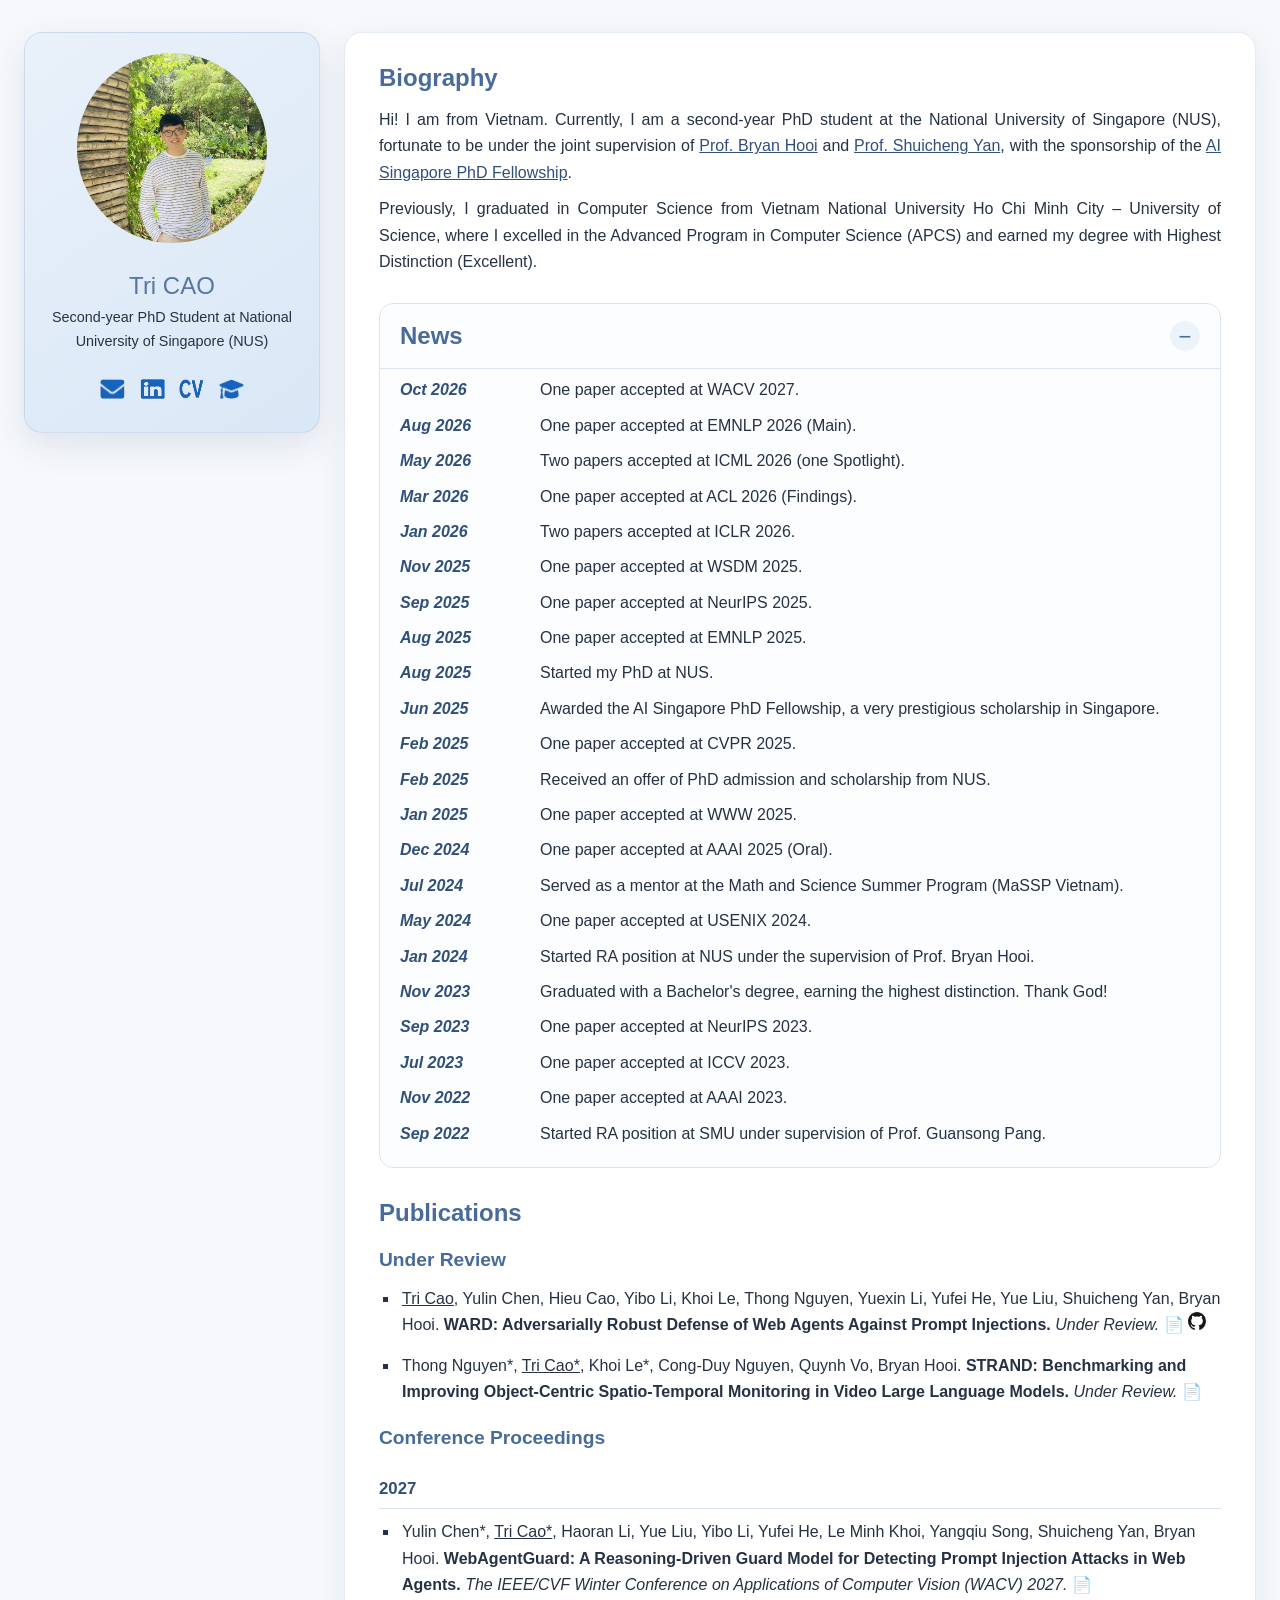
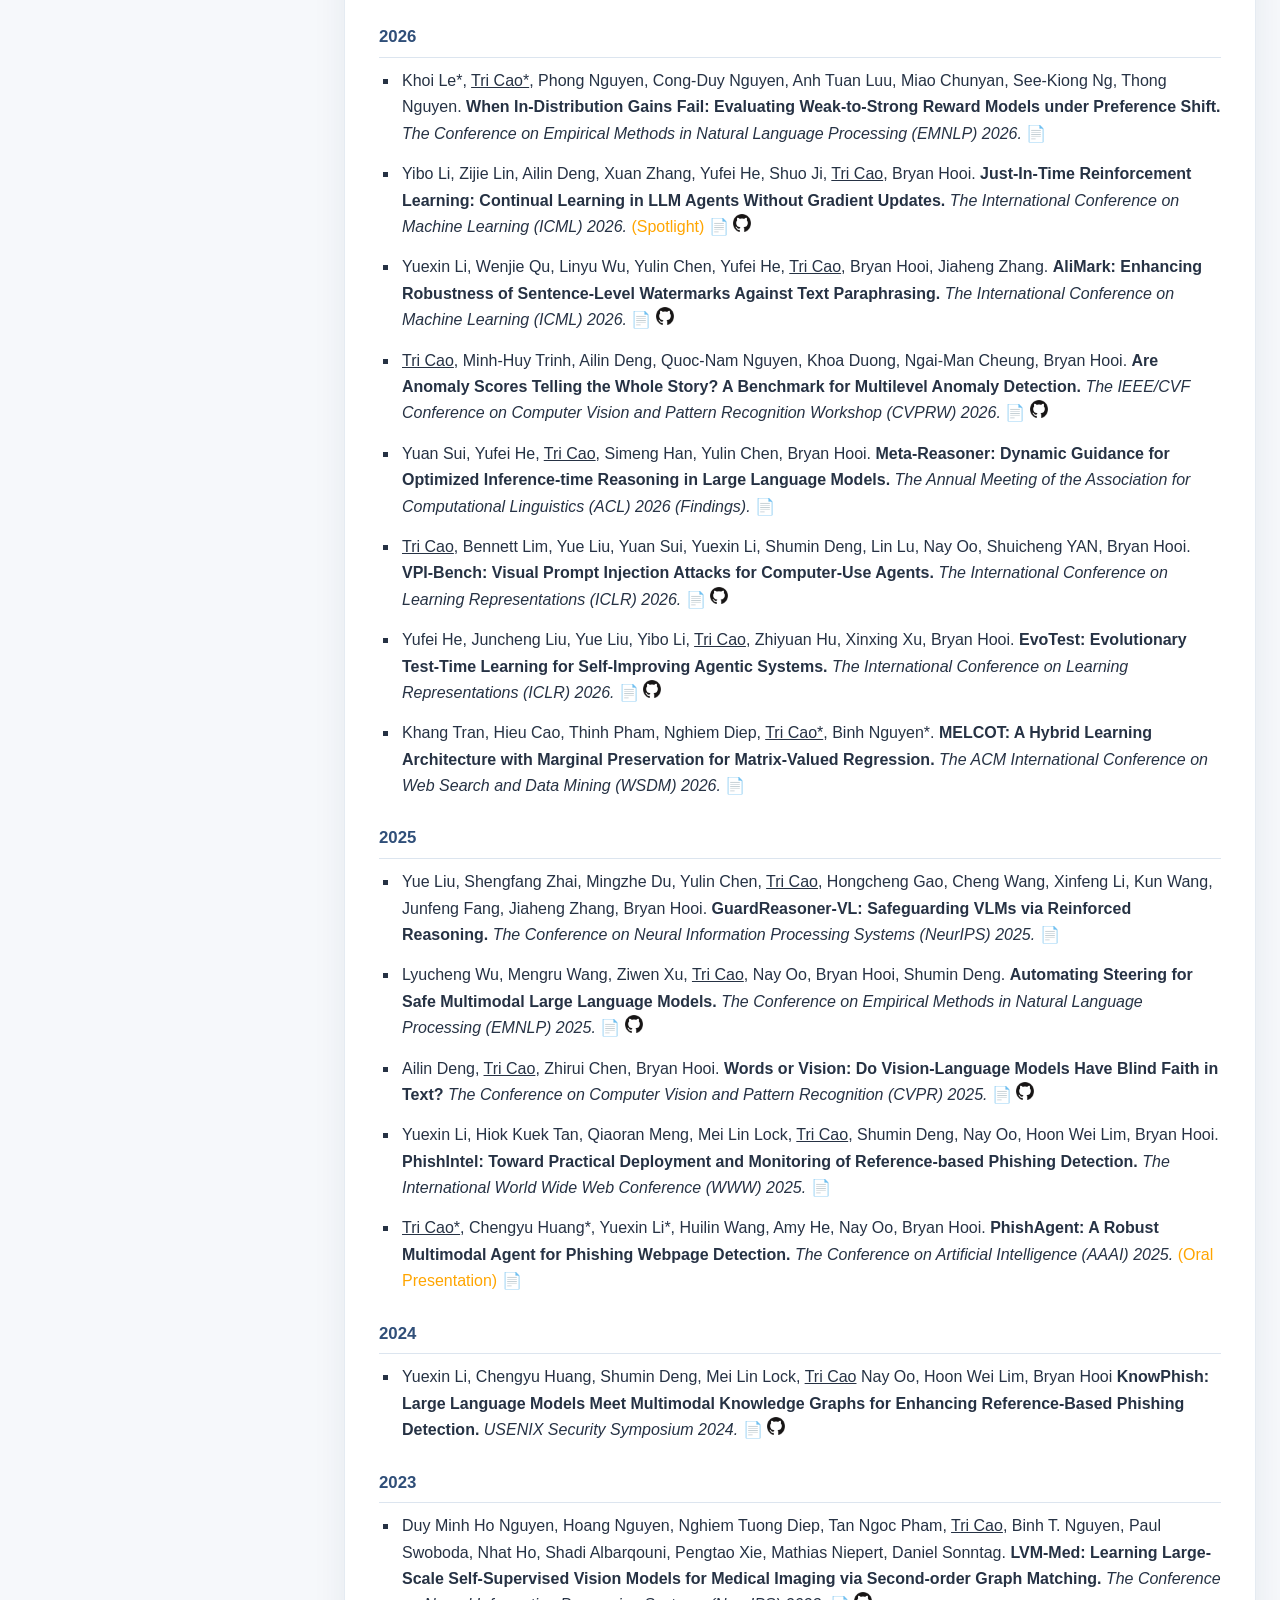
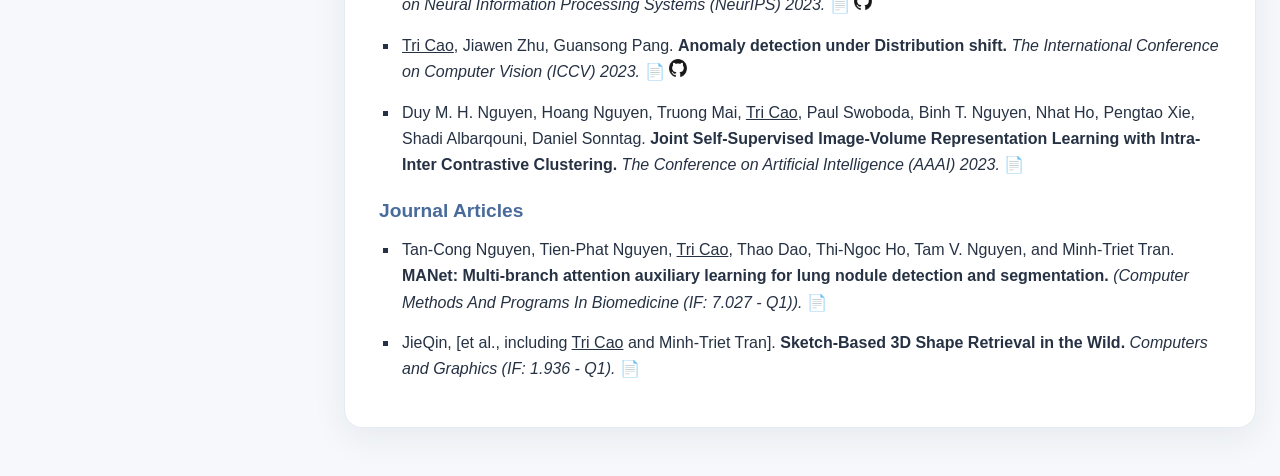
==== index.html @ 4bf1087c "Update index.html" ====
<!DOCTYPE html>
<html lang="en">
<head>
    <meta charset="UTF-8">
    <meta name="viewport" content="width=device-width, initial-scale=1.0">
    <title>Tri Cao</title>
    <link rel="stylesheet" href="style.css">
</head>
<body>
    <div class="profile-section">
        <img src="profile-photo.jpg" alt="Profile Photo" class="profile-photo">
        <div class="text-profile">
            Tri CAO
        </div>
        <div class="text-profile2">
            Second-year PhD Student at National University of Singapore (NUS)
        </div>
        <div class="icons">
            <a href="mailto:tricao2001vn@gmail.com"><img src="email-icon.png" alt="Email"></a>
            <a href="https://www.linkedin.com/in/tri-cao-970b02228/"><img src="linkedin-icon.png" alt="LinkedIn"></a>
            <a href="CV_TriCAO.pdf"><img src="cv-icon.png" alt="CV"></a>
            <a href="https://scholar.google.com/citations?user=yourID"><img src="google-scholar-icon.png" alt="Google Scholar"></a>
            <!-- <a href="https://www.facebook.com/profile.php?id=100005222355805"><img src="facebook-icon.png" alt="Facebook"></a> -->
        </div>
    </div>
    <div class="portfolio-container">
        <div class="details-section">
            <h2>Biography</h2>
            <div class="justified">Hi! I am from Vietnam. Currently, I am a second-year PhD student at the National University of Singapore (NUS), fortunate to be under the joint supervision of <a href="https://scholar.google.com/citations?user=ErEL3bgAAAAJ&hl=en&oi=ao" class="prof">Prof. Bryan Hooi</a> and <a href="https://scholar.google.com/citations?user=DNuiPHwAAAAJ&hl=en&oi=ao" class="prof">Prof. Shuicheng Yan</a>, with the sponsorship of the <a href="https://aisingapore.org/research/phd-fellowship/" class="fellowship">AI Singapore PhD Fellowship</a>.</div>

                <!-- <div class="justified">Currently, I serve as a Research Assistant at the National University of Singapore. </div> -->

                <div class="justified">Previously, I graduated in Computer Science from Vietnam National University Ho Chi Minh City – University of Science, where I excelled in the Advanced Program in Computer Science (APCS) and earned my degree with Highest Distinction (Excellent).</div>

<!--             <h2>Education</h2>
            <div class="education">
                <p class="university"><strong>University of Science-Ho Chi Minh City-Vietnam</strong></p>
                <p class="details">B.SC-Computer Science (Advanced Program), GPA: 3.84/4.0</p>
                <p class="details">Graduation Rating: Excellent </p>
                <p class="details">Thesis: Anomaly Detection under Distribution Shift</p>
            </div> -->
            
            <!-- <p>Nguyen Thien Thanh High School for the Gifted, High School diploma – Specialization: Math</p> -->
            

            <!-- <h2>Experience</h2>
            <p>National University of Singapore - Singapore, Research Assistant, Topic: Time series Anomaly Detection, Phishing Detection.</p>
            <p>German Research Center for Artificial Intelligence - Germany, Research Assistant, Topic: Unsupervised Learning for 2D/3D Medical Image Processing tasks.</p> -->
            <!-- Add more experiences as needed -->

            <!-- <h2>Research Interests</h2>
            <p> Trustworthy AI, AI Agent, Anomaly Detection, Medical Image Analysis.</p> -->

            <!-- <h2>News</h2>
            <em>Jun 2, 2025</em> &nbsp;&nbsp;&nbsp; Awarded the AI Singapore PhD Fellowship, a very prestigious scholarship in Singapore.</p>
            <em>Feb 26, 2025</em> &nbsp;&nbsp;&nbsp; One paper accepted at CVPR 2025.
                <div><em>Feb 26, 2025</em></div> <div>One paper accepted at CVPR 2025.</div>
    <div><em>Jan 20, 2025</em></div> <div>One paper accepted at WWW 2025.</div>
    <div><em>Dec 9, 2024</em></div> <div>One paper accepted at AAAI 2025 (Oral).</div>
    <div><em>Sep 21, 2023</em></div> <div>One paper accepted at NeurIPS 2023.</div>
    <div><em>Jul 13, 2023</em></div> <div>One paper accepted at ICCV 2023.</div>
    <div><em>Nov 18, 2022</em></div> <div>One paper accepted at AAAI 2023.</div> -->
            <!-- <section> -->
            <details class="news-section" open>
                <summary>
                    <span>News</span>
                    <span class="news-toggle" aria-hidden="true"></span>
                </summary>
                <div class="news-list">
                    <div><em>Oct 2026</em></div> <div>One paper accepted at WACV 2027.</div>
                    <div><em>Aug 2026</em></div> <div>One paper accepted at EMNLP 2026 (Main).</div>
                    <div><em>May 2026</em></div> <div>Two papers accepted at ICML 2026 (one Spotlight).</div>
                    <div><em>Mar 2026</em></div> <div>One paper accepted at ACL 2026 (Findings).</div>
                    <div><em>Jan 2026</em></div> <div>Two papers accepted at ICLR 2026.</div>
                    <div><em>Nov 2025</em></div> <div>One paper accepted at WSDM 2025.</div>
                    <div><em>Sep 2025</em></div> <div>One paper accepted at NeurIPS 2025.</div>
                    <div><em>Aug 2025</em></div> <div>One paper accepted at EMNLP 2025.</div>
                    <div><em>Aug 2025</em></div> <div>Started my PhD at NUS.</div>
                    <div><em>Jun 2025</em></div> <div>Awarded the AI Singapore PhD Fellowship, a very prestigious scholarship in Singapore.</div>
                    <div><em>Feb 2025</em></div> <div>One paper accepted at CVPR 2025.</div>
                    <div><em>Feb 2025</em></div> <div>Received an offer of PhD admission and scholarship from NUS.</div>
                    <div><em>Jan 2025</em></div> <div>One paper accepted at WWW 2025.</div>
                    <div><em>Dec 2024</em></div> <div>One paper accepted at AAAI 2025 (Oral).</div>
                    <div><em>Jul 2024</em></div> <div>Served as a mentor at the Math and Science Summer Program (MaSSP Vietnam).</div>
                    <div><em>May 2024</em></div> <div>One paper accepted at USENIX 2024.</div>
                    <div><em>Jan 2024</em></div> <div>Started RA position at NUS under the supervision of Prof. Bryan Hooi.</div>
                    <div><em>Nov 2023</em></div> <div>Graduated with a Bachelor's degree, earning the highest distinction. Thank God!</div>
                    <div><em>Sep 2023</em></div> <div>One paper accepted at NeurIPS 2023.</div>
                    <div><em>Jul 2023</em></div> <div>One paper accepted at ICCV 2023.</div>
                    <div><em>Nov 2022</em></div> <div>One paper accepted at AAAI 2023.</div>
                    <div><em>Sep 2022</em></div> <div>Started RA position at SMU under supervision of Prof. Guansong Pang.</div>
                </div>
            </details>
            <!-- </section> -->
            <h2>Publications</h2>
                <div class="publications-section">
                    <h2>Under Review</h2>
                    <ul>
                        <li class="publication">
                            <span class="authors"><span class="underline">Tri Cao</span>, Yulin Chen, Hieu Cao, Yibo Li, Khoi Le, Thong Nguyen, Yuexin Li, Yufei He, Yue Liu, Shuicheng Yan, Bryan Hooi.</span>
                            <strong class="publication-title"> WARD: Adversarially Robust Defense of Web Agents Against Prompt Injections. </strong>
                            <span class="publication-details"> Under Review.</span>
                            <a href="https://arxiv.org/abs/2605.15030" target="_blank" style="text-decoration: none;">📄</a>
                            <a href="https://github.com/caothientri2001vn/WARD-WebAgent" target="_blank" title="GitHub">
                            <img src="github.png" 
                                alt="GitHub" width="18" style="vertical-align: top;">
                            </a>
                        </li>
                    </ul>
                    <ul>
                        <li class="publication">
                            <span class="authors">Thong Nguyen*, <span class="underline">Tri Cao*</span>, Khoi Le*, Cong-Duy Nguyen, Quynh Vo, Bryan Hooi.</span>
                            <strong class="publication-title"> STRAND: Benchmarking and Improving Object-Centric Spatio-Temporal Monitoring in Video Large Language Models. </strong>
                            <span class="publication-details"> Under Review.</span>
                            <a href="https://arxiv.org/abs/2609.29607" target="_blank" style="text-decoration: none;">📄</a>
                            <!-- <a href="https://github.com/caothientri2001vn/WARD-WebAgent" target="_blank" title="GitHub"> -->
                            <!-- <img src="github.png" 
                                alt="GitHub" width="18" style="vertical-align: top;"> -->
                            </a>
                        </li>
                    </ul>

                    <h2>Conference Proceedings</h2>
                    <h3 class="publication-year">2027</h3>
                    <ul>
                        <li class="publication">
                            <span class="authors">Yulin Chen*, <span class="underline">Tri Cao*</span>, Haoran Li, Yue Liu, Yibo Li, Yufei He, Le Minh Khoi, Yangqiu Song, Shuicheng Yan, Bryan Hooi.</span>
                            <strong class="publication-title"> WebAgentGuard: A Reasoning-Driven Guard Model for Detecting Prompt Injection Attacks in Web Agents. </strong>
                            <span class="publication-details"> The IEEE/CVF Winter Conference on Applications of Computer Vision (WACV) 2027.</span>
                            <a href="https://arxiv.org/abs/2604.12284" target="_blank" style="text-decoration: none;">📄</a>
                            <!-- <a href="https://github.com/liushiliushi/JitRL" target="_blank" title="GitHub"> -->
                            <!-- <img src="github.png" 
                                alt="GitHub" width="18" style="vertical-align: top;"> -->
                            </a>
                        </li>
                    </ul>
                    <h3 class="publication-year">2026</h3>
                    <ul>
                        <li class="publication">
                            <span class="authors">Khoi Le*, <span class="underline">Tri Cao*</span>, Phong Nguyen, Cong-Duy Nguyen, Anh Tuan Luu, Miao Chunyan, See-Kiong Ng, Thong Nguyen.</span>
                            <strong class="publication-title"> When In-Distribution Gains Fail: Evaluating Weak-to-Strong Reward Models under Preference Shift. </strong>
                            <span class="publication-details"> The Conference on Empirical Methods in Natural Language Processing (EMNLP) 2026.</span>
                            <a href="https://arxiv.org/abs/2605.25629v2" target="_blank" style="text-decoration: none;">📄</a>
                            <!-- <a href="https://github.com/liushiliushi/JitRL" target="_blank" title="GitHub"> -->
                            <!-- <img src="github.png" 
                                alt="GitHub" width="18" style="vertical-align: top;"> -->
                            </a>
                        </li>
                    </ul>
                    <ul>
                        <li class="publication">
                            <span class="authors">Yibo Li, Zijie Lin, Ailin Deng, Xuan Zhang, Yufei He, Shuo Ji, <span class="underline">Tri Cao</span>, Bryan Hooi.</span>
                            <strong class="publication-title"> Just-In-Time Reinforcement Learning: Continual Learning in LLM Agents Without Gradient Updates. </strong>
                            <span class="publication-details"> The International Conference on Machine Learning (ICML) 2026.</span> <span class="oral">(Spotlight)</span>
                            <a href="https://arxiv.org/abs/2601.18510" target="_blank" style="text-decoration: none;">📄</a>
                            <a href="https://github.com/liushiliushi/JitRL" target="_blank" title="GitHub">
                            <img src="github.png" 
                                alt="GitHub" width="18" style="vertical-align: top;">
                            </a>
                        </li>
                    </ul>
                    <ul>
                        <li class="publication">
                            <span class="authors">Yuexin Li, Wenjie Qu, Linyu Wu, Yulin Chen, Yufei He, <span class="underline">Tri Cao</span>, Bryan Hooi, Jiaheng Zhang.</span>
                            <strong class="publication-title"> AliMark: Enhancing Robustness of Sentence-Level Watermarks Against Text Paraphrasing. </strong>
                            <span class="publication-details"> The International Conference on Machine Learning (ICML) 2026.</span> 
                            <a href="https://arxiv.org/abs/2605.29434" target="_blank" style="text-decoration: none;">📄</a>
                            <a href="https://github.com/imethanlee/AliMark" target="_blank" title="GitHub">
                            <img src="github.png" 
                                alt="GitHub" width="18" style="vertical-align: top;">
                            </a>
                        </li>
                    </ul>
                    <ul>
                        <li class="publication">
                            <span class="authors"><span class="underline">Tri Cao</span>, Minh-Huy Trinh, Ailin Deng, Quoc-Nam Nguyen, Khoa Duong, Ngai-Man Cheung, Bryan Hooi.</span>
                            <strong class="publication-title"> Are Anomaly Scores Telling the Whole Story? A Benchmark for Multilevel Anomaly Detection. </strong>
                            <span class="publication-details"> The IEEE/CVF Conference on Computer Vision and Pattern Recognition Workshop (CVPRW) 2026.</span>
                            <a href="https://arxiv.org/abs/2411.14515" target="_blank" style="text-decoration: none;">📄</a>
                            <a href="https://github.com/caothientri2001vn/MultilevelAD" target="_blank" title="GitHub">
                            <img src="github.png" 
                                alt="GitHub" width="18" style="vertical-align: top;">
                            </a>
                        </li>
                    </ul>
                    <ul>
                        <li class="publication">
                            <span class="authors"> Yuan Sui, Yufei He, <span class="underline">Tri Cao</span>, Simeng Han, Yulin Chen, Bryan Hooi.</span>
                            <strong class="publication-title"> Meta-Reasoner: Dynamic Guidance for Optimized Inference-time Reasoning in Large Language Models. </strong>
                            <span class="publication-details"> The Annual Meeting of the Association for Computational Linguistics (ACL) 2026 (Findings).</span>
                            <a href="https://arxiv.org/pdf/2502.19918?" target="_blank" style="text-decoration: none;">📄</a>

                        </li>
                    </ul>
                    <ul>
                        <li class="publication">
                            <span class="authors"><span class="underline">Tri Cao</span>, Bennett Lim, Yue Liu, Yuan Sui, Yuexin Li, Shumin Deng, Lin Lu, Nay Oo, Shuicheng YAN, Bryan Hooi.</span>
                            <strong class="publication-title"> VPI-Bench: Visual Prompt Injection Attacks for Computer-Use Agents. </strong>
                            <span class="publication-details"> The International Conference on Learning Representations (ICLR) 2026.</span>
                            <a href="https://arxiv.org/abs/2506.02456" target="_blank" style="text-decoration: none;">📄</a>
                            <a href="https://github.com/cua-framework/agents" target="_blank" title="GitHub">
                            <img src="github.png" 
                                alt="GitHub" width="18" style="vertical-align: top;">
                            </a>
                            
                        </li>
                    </ul>
                    <ul>
                        <li class="publication">
                            <span class="authors">Yufei He, Juncheng Liu, Yue Liu, Yibo Li, <span class="underline">Tri Cao</span>, Zhiyuan Hu, Xinxing Xu, Bryan Hooi.</span>
                            <strong class="publication-title"> EvoTest: Evolutionary Test-Time Learning for Self-Improving Agentic Systems. </strong>
                            <span class="publication-details"> The International Conference on Learning Representations (ICLR) 2026.</span>
                            <a href="https://arxiv.org/abs/2510.13220" target="_blank" style="text-decoration: none;">📄</a>
                            <a href="https://github.com/yf-he/EvoTest" target="_blank" title="GitHub">
                            <img src="github.png" 
                                alt="GitHub" width="18" style="vertical-align: top;">
                            </a>
                            
                        </li>
                    </ul>
                    <ul>
                        <li class="publication">
                            <span class="authors"> Khang Tran, Hieu Cao, Thinh Pham, Nghiem Diep, <span class="underline">Tri Cao*</span>, Binh Nguyen*. </span>
                            <strong class="publication-title"> MELCOT: A Hybrid Learning Architecture with Marginal Preservation for Matrix-Valued Regression. </strong>
                            <span class="publication-details"> The ACM International Conference on Web Search and Data Mining (WSDM) 2026.</span>
                            <a href="https://arxiv.org/pdf/2509.23315" target="_blank" style="text-decoration: none;">📄</a>
                        </li>
                    </ul>
                    <h3 class="publication-year">2025</h3>
                    <ul>
                        <li class="publication">
                            <span class="authors"> Yue Liu, Shengfang Zhai, Mingzhe Du, Yulin Chen, <span class="underline">Tri Cao</span>, Hongcheng Gao, Cheng Wang, Xinfeng Li, Kun Wang, Junfeng Fang, Jiaheng Zhang, Bryan Hooi.</span>
                            <strong class="publication-title"> GuardReasoner-VL: Safeguarding VLMs via Reinforced Reasoning. </strong>
                            <span class="publication-details"> The Conference on Neural Information Processing Systems (NeurIPS) 2025.</span>
                            <a href="https://arxiv.org/abs/2505.11049" target="_blank" style="text-decoration: none;">📄</a>
                        </li>
                    </ul>
                    <ul>
                        <li class="publication">
                            <span class="authors"> Lyucheng Wu, Mengru Wang, Ziwen Xu, <span class="underline">Tri Cao</span>, Nay Oo, Bryan Hooi, Shumin Deng.</span>
                            <strong class="publication-title"> Automating Steering for Safe Multimodal Large Language Models. </strong>
                            <span class="publication-details"> The Conference on Empirical Methods in Natural Language Processing (EMNLP) 2025.</span> 
                            <a href="https://arxiv.org/abs/2507.13255" target="_blank" style="text-decoration: none;">📄</a>
                            <a href="https://github.com/zjunlp/AutoSteer" target="_blank" title="GitHub">
                            <img src="github.png" 
                                alt="GitHub" width="18" style="vertical-align: top;">
                            </a>
                        </li>
                    </ul>
                    <ul>
                        <li class="publication">
                            <span class="authors"> Ailin Deng, <span class="underline">Tri Cao</span>, Zhirui Chen, Bryan Hooi.</span>
                            <strong class="publication-title"> Words or Vision: Do Vision-Language Models Have Blind Faith in Text? </strong>
                            <span class="publication-details"> The Conference on Computer Vision and Pattern Recognition (CVPR) 2025.</span>
                            <a href="https://openaccess.thecvf.com/content/CVPR2025/papers/Deng_Words_or_Vision_Do_Vision-Language_Models_Have_Blind_Faith_in_CVPR_2025_paper.pdf" target="_blank" style="text-decoration: none;">📄</a>
                            <a href="https://github.com/d-ailin/blind-faith-in-text" target="_blank" title="GitHub">
                            <img src="github.png" 
                                alt="GitHub" width="18" style="vertical-align: top;">
                            </a>
                        </li>
                    </ul>
                    <ul>
                        <li class="publication">
                            <span class="authors"> Yuexin Li, Hiok Kuek Tan, Qiaoran Meng, Mei Lin Lock, <span class="underline">Tri Cao</span>, Shumin Deng, Nay Oo, Hoon Wei Lim, Bryan Hooi.</span>
                            <strong class="publication-title"> PhishIntel: Toward Practical Deployment and Monitoring of Reference-based Phishing Detection. </strong>
                            <span class="publication-details"> The International World Wide Web Conference (WWW) 2025. </span>
                            <a href="https://arxiv.org/abs/2412.09057" target="_blank" style="text-decoration: none;">📄</a>
                        </li>
                    </ul>
                    <ul>
                        <li class="publication">
                            <span class="authors"><span class="underline">Tri Cao*</span>, Chengyu Huang*, Yuexin Li*, Huilin Wang, Amy He, Nay Oo, Bryan Hooi.</span>
                            <strong class="publication-title"> PhishAgent: A Robust Multimodal Agent for Phishing Webpage Detection.</strong>
                            <span class="publication-details"> The Conference on Artificial Intelligence (AAAI) 2025.</span> <span class="oral">(Oral Presentation)</span>
                            <a href="https://arxiv.org/pdf/2408.10738" target="_blank" style="text-decoration: none;">📄</a>
                        </li>
                    </ul>
                    <h3 class="publication-year">2024</h3>
                    <ul>
                        <li class="publication">
                            <span class="authors">Yuexin Li, Chengyu Huang, Shumin Deng, Mei Lin Lock, <span class="underline">Tri Cao</span>
                                 Nay Oo, Hoon Wei Lim, Bryan Hooi</span>
                            <strong class="publication-title"> KnowPhish: Large Language Models Meet Multimodal Knowledge Graphs for Enhancing Reference-Based Phishing Detection. </strong>
                            <span class="publication-details"> USENIX Security Symposium 2024.</span>
                            <a href="https://arxiv.org/pdf/2403.02253" target="_blank" style="text-decoration: none;">📄</a>
                            <a href="https://github.com/imethanlee/KnowPhish" target="_blank" title="GitHub">
                            <img src="github.png" 
                                alt="GitHub" width="18" style="vertical-align: top;">
                            </a>
                        </li>
                    </ul>
                    <h3 class="publication-year">2023</h3>
                    <ul>
                        <li class="publication">
                            <span class="authors">Duy Minh Ho Nguyen, Hoang Nguyen, Nghiem Tuong Diep, Tan Ngoc Pham,  <span class="underline">Tri Cao</span>, Binh T.
                                Nguyen, Paul Swoboda, Nhat Ho, Shadi Albarqouni, Pengtao Xie, Mathias Niepert, Daniel Sonntag. </span>
                            <strong class="publication-title">LVM-Med: Learning Large-Scale Self-Supervised Vision Models for Medical Imaging via Second-order Graph Matching. </strong>
                            <span class="publication-details">The Conference on Neural Information Processing Systems (NeurIPS) 2023.</span>
                            <a href="https://openreview.net/pdf?id=xE7oH5iVGK" target="_blank" style="text-decoration: none;">📄</a>
                                <a href="https://github.com/duyhominhnguyen/LVM-Med" target="_blank" title="GitHub">
                            <img src="github.png" 
                                alt="GitHub" width="18" style="vertical-align: top;">
                            </a>
                        </li>
                        <li class="publication">
                            <span class="authors"><span class="underline">Tri Cao</span>, Jiawen Zhu, Guansong Pang.</span>
                            <strong class="publication-title">Anomaly detection under Distribution shift.</strong>
                            <span class="publication-details">The International Conference on Computer Vision (ICCV) 2023.</span>
                            <a href="https://openaccess.thecvf.com/content/ICCV2023/papers/Cao_Anomaly_Detection_Under_Distribution_Shift_ICCV_2023_paper.pdf" target="_blank" style="text-decoration: none;">📄</a>
                            <a href="https://github.com/mala-lab/ADShift" target="_blank" title="GitHub">
                            <img src="github.png" 
                                alt="GitHub" width="18" style="vertical-align: top;">
                            </a>
                        </li>
                        <li class="publication">
                            <span class="authors">Duy M. H. Nguyen, Hoang Nguyen, Truong Mai, <span class="underline">Tri Cao</span>, Paul Swoboda, Binh T. Nguyen, Nhat Ho,
                            Pengtao Xie, Shadi Albarqouni, Daniel Sonntag.</span>
                            <strong class="publication-title">Joint Self-Supervised Image-Volume
                                Representation Learning with Intra-Inter Contrastive Clustering.</strong>
                            <span class="publication-details"> The Conference on Artificial Intelligence (AAAI) 2023.</span>
                            <a href="https://ojs.aaai.org/index.php/AAAI/article/view/26687" target="_blank" style="text-decoration: none;">📄</a>
                            <!-- <a href="https://github.com/your-repo" target="_blank" title="GitHub">
                            <img src="github.png" 
                                alt="GitHub" width="18" style="vertical-align: top;">
                            </a> -->
                        </li>
<!--                         <li class="publication">
                            <span class="authors"><span class="underline">Tri Cao</span>, Tuan Ngoc Vu, Huyen Thao Le, Vu Nguyen.</span>
                            <strong class="publication-title">Ensemble approach for UI test case
                                prioritization and selection.</strong>
                            <span class="publication-details">The 34th International Conference on Software Engineering &
                                Knowledge Engineering (Rank B - Core rankings).</span>
                            <a href="https://ksiresearch.org/seke/seke22paper/paper148.pdf" target="_blank" style="text-decoration: none;">📄</a>
                        </li>
                        <li class="publication">
                            <span class="authors"><span class="underline">Tri Thien Cao</span>, Khoa Van Duong.</span>
                            <strong class="publication-title">TypicalVietnameseFoodNet: A VietnamseseFood Image Dataset
                                For Vietnamese Food.</strong>
                            <span class="publication-details">. The 21st International Conference on Control, Automation and Systems,
                                Korea (Rank B4 - Qualis ranking).</span>
                            <a href="https://ieeexplore.ieee.org/abstract/document/9649805" target="_blank" style="text-decoration: none;">📄</a>
                        </li>
                        <li class="publication">
                            <span class="authors">Anh Linh Dang, Tuyen Quang Nguyen, <span class="underline">Tri Thien Cao</span>, Vinh Quang Dinh, Vinh Dinh Nguyen.</span>
                            <strong class="publication-title">Tetra Pattern and Its Benefits to Improve the Performance of Car and Pedestrian Detection
                                Under Hostile Conditions.</strong>
                            <span class="publication-details">The 21st International Conference on Control, Automation and Systems,
                                Korea. (Rank B4 - Qualis ranking). </span>
                            <a href="https://ieeexplore.ieee.org/abstract/document/9649941" target="_blank" style="text-decoration: none;">📄</a>
                        </li> -->
                        
                    </ul>
                
                    <h2>Journal Articles</h2>
                    <ul>
                        <li class="publication">
                            <span class="authors">Tan-Cong Nguyen, Tien-Phat Nguyen, <span class="underline">Tri Cao</span>, Thao Dao, Thi-Ngoc Ho, Tam V. Nguyen, and Minh-Triet Tran.</span>
                            <strong class="publication-title">MANet: Multi-branch attention auxiliary learning for lung nodule detection and segmentation.</strong>
                            <span class="publication-details">(Computer Methods And Programs In Biomedicine (IF: 7.027 - Q1)).</span>
                            <a href="https://www.sciencedirect.com/science/article/abs/pii/S0169260723004145" target="_blank" style="text-decoration: none;">📄</a>
                        </li>
                        <li class="publication">
                            <span class="authors">JieQin, [et al., including <span class="underline">Tri Cao</span> and Minh-Triet Tran]. </span>
                            <strong class="publication-title">Sketch-Based 3D Shape Retrieval in the Wild.</strong>
                            <span class="publication-details">Computers and Graphics (IF: 1.936 - Q1).</span>
                            <a href="https://www.sciencedirect.com/science/article/abs/pii/S0097849322001261" target="_blank" style="text-decoration: none;">📄</a>
                        </li>
                    </ul>

<!--                     <h2>Workshop</h2>
                    <ul>
                        <li class="publication">
                            <span class="authors"><span class="underline">Thien Tri Cao</span>, Nhat Khang Ngo, Thanh Danh Le, Tuan Luc Huynh, Ngoc Thien Nguyen, Hai Dang
                                Nguyen, Minh Triet Tran.</span>
                            <strong class="publication-title">HCMUS at MediaEval 2021: Fine-tuning CLIP for Automatic News-Images Re-Matching.</strong>
                            <span class="publication-details">MediaEval 2021 Multimedia Benchmark Workshop.</span>
                            <a href="https://ceur-ws.org/Vol-3181/paper48.pdf" target="_blank" style="text-decoration: none;">📄</a>
                        </li>
                        <li class="publication">
                            <span class="authors">Tuan Luc Huynh, Nhat-Khang Ngo, Phu-Van Nguyen, <span class="underline">Thien Tri Cao</span>, Thanh-Danh Le, Hai-Dang
                                Nguyen, Minh-Triet Tran. </span>
                            <strong class="publication-title">HCMUS at MediaEval2021: Content-Based Misinformation Detection
                                Using ContextualizedWord Embedding from BERT.</strong>
                            <span class="publication-details">MediaEval 2021 Multimedia Benchmark
                                Workshop. </span>
                            <a href="https://ceur-ws.org/Vol-3181/paper76.pdf" target="_blank" style="text-decoration: none;">📄</a>
                        </li>
                    </ul>
                </div> -->

                
                
            </div>
        </div>
    </div>
</body>
</html>
---- style.css ----
* {
    box-sizing: border-box;
}

:root {
    --accent: #486b9b;
    --accent-dark: #304f79;
    --accent-soft: #edf3fa;
    --text: #263244;
    --muted: #667085;
    --border: #dce5ef;
}

html {
    scroll-behavior: smooth;
}

body {
    font-family: 'Segoe UI', Tahoma, Geneva, Verdana, sans-serif;
    margin: 0;
    padding: 0;
    background: #f6f8fb;
    color: var(--text);
    line-height: 1.65;
}

.portfolio-container {
    max-width: 1360px;
    margin: 0 auto;
    padding: 32px 24px 48px 344px;
}

.profile-section {
    position: fixed;
    top: 32px;
    left: max(24px, calc((100vw - 1360px) / 2));
    width: 296px;
    text-align: center;
    padding: 20px;
    background: linear-gradient(145deg, #e9f1fa, #d9e7f6);
    border: 1px solid rgba(72, 107, 155, 0.14);
    border-radius: 18px;
    box-shadow: 0 12px 35px rgba(48, 79, 121, 0.12);
    height: auto;
}

.profile-photo {
    width: 190px;
    height: 190px;
    object-fit: cover;
    border-radius: 50%;
    margin-bottom: 15px;
}

.icons a {
    display: inline-block;
    margin: 5px;
    transition: transform 0.2s ease, opacity 0.2s ease;
}

.icons a:hover {
    transform: translateY(-2px);
    opacity: 0.75;
}

.icons img {
    width: 25px;
    height: 20px;
}

.details-section {
    width: 100%;
    background-color: white;
    border: 1px solid #e5ebf2;
    border-radius: 18px;
    box-shadow: 0 10px 35px rgba(31, 48, 71, 0.07);
    padding: 30px 34px;
}

.details-section h2 {
    color: var(--accent);
    margin: 28px 0 14px;
    line-height: 1.25;
}

.details-section > h2:first-child {
    margin-top: 0;
}

a {
    color: var(--accent-dark);
}

.details-section p, .details-section ul {
    margin: 0;
    padding: 0;
}

.details-section ul {
    list-style-type: square;
    margin-left: 20px;
}

.text-profile {
    font-size: 1.5em;
    color: #5776a2;
}

.text-profile2 {
    font-size: 0.9em;
    margin-bottom: 20px;
}

.education {
    margin-left: 1em;
}

.university {
    font-weight: bold;
    margin-left: -1em;
}

.details {
    text-indent: 2em;
}

.publications-section h2 {
    font-weight: bold;
    font-size: 1.2em;
    margin-top: 20px;
}

ul {
    list-style-type: none;
    padding-left: 0;
}

.publication {
    margin-bottom: 14px;
    padding-left: 3px;
}

.publication .authors {
    font-weight: normal;
}

.publication .authors .underline {
    text-decoration: underline;
}

.publication .publication-title {
    font-weight: bold;
}

.publication .publication-details {
    font-style: italic;
}

.link {
    color: blue;
    text-decoration: none;
    margin-left: 0.5em;
}

.oral {
    color: orange;
    text-decoration: none;
    /* margin-left: 0.5em; */
}

.justified {
    text-align: justify;
    margin-bottom: 10px;
    margin-left: 0;
}

.news-section {
    margin: 28px 0 30px;
    border: 1px solid var(--border);
    border-radius: 14px;
    background: #fbfdff;
    overflow: hidden;
}

.news-section summary {
    display: flex;
    align-items: center;
    justify-content: space-between;
    padding: 17px 20px;
    color: var(--accent);
    font-size: 1.5em;
    font-weight: 700;
    line-height: 1.25;
    cursor: pointer;
    list-style: none;
    user-select: none;
}

.news-section summary::-webkit-details-marker {
    display: none;
}

.news-section summary:hover {
    background: var(--accent-soft);
}

.news-toggle::before {
    content: "+";
    display: grid;
    place-items: center;
    width: 30px;
    height: 30px;
    border-radius: 50%;
    background: var(--accent-soft);
    font-size: 22px;
    font-weight: 500;
}

.news-section[open] .news-toggle::before {
    content: "−";
}

.news-list {
    display: grid;
    grid-template-columns: 120px minmax(0, 1fr);
    gap: 9px 20px;
    padding: 8px 20px 20px;
    border-top: 1px solid var(--border);
}

.news-list > div:nth-child(odd) {
    color: var(--accent-dark);
    font-weight: 600;
}

.publication-year {
    margin: 25px 0 10px;
    padding-bottom: 6px;
    color: var(--accent-dark);
    font-size: 1.05rem;
    border-bottom: 1px solid var(--border);
}

.section-heading {
    display: flex;
    align-items: end;
    justify-content: space-between;
    gap: 20px;
    margin-bottom: 14px;
}

.section-heading h2 {
    margin-bottom: 4px;
}

.section-heading p {
    color: var(--muted);
}

@media (max-width: 900px) {
    .profile-section {
        position: static;
        width: auto;
        max-width: 680px;
        margin: 24px auto 0;
    }

    .profile-photo {
        width: 150px;
        height: 150px;
    }

    .portfolio-container {
        max-width: 728px;
        padding: 24px;
    }
}

@media (max-width: 560px) {
    .profile-section {
        margin: 14px 14px 0;
        padding: 18px;
    }

    .portfolio-container {
        padding: 14px;
    }

    .details-section {
        padding: 22px 18px;
        border-radius: 14px;
    }

    .news-list {
        grid-template-columns: 1fr;
        gap: 2px;
    }

    .news-list > div:nth-child(even) {
        margin-bottom: 9px;
    }

    .section-heading {
        align-items: flex-start;
        flex-direction: column;
        gap: 4px;
    }

}
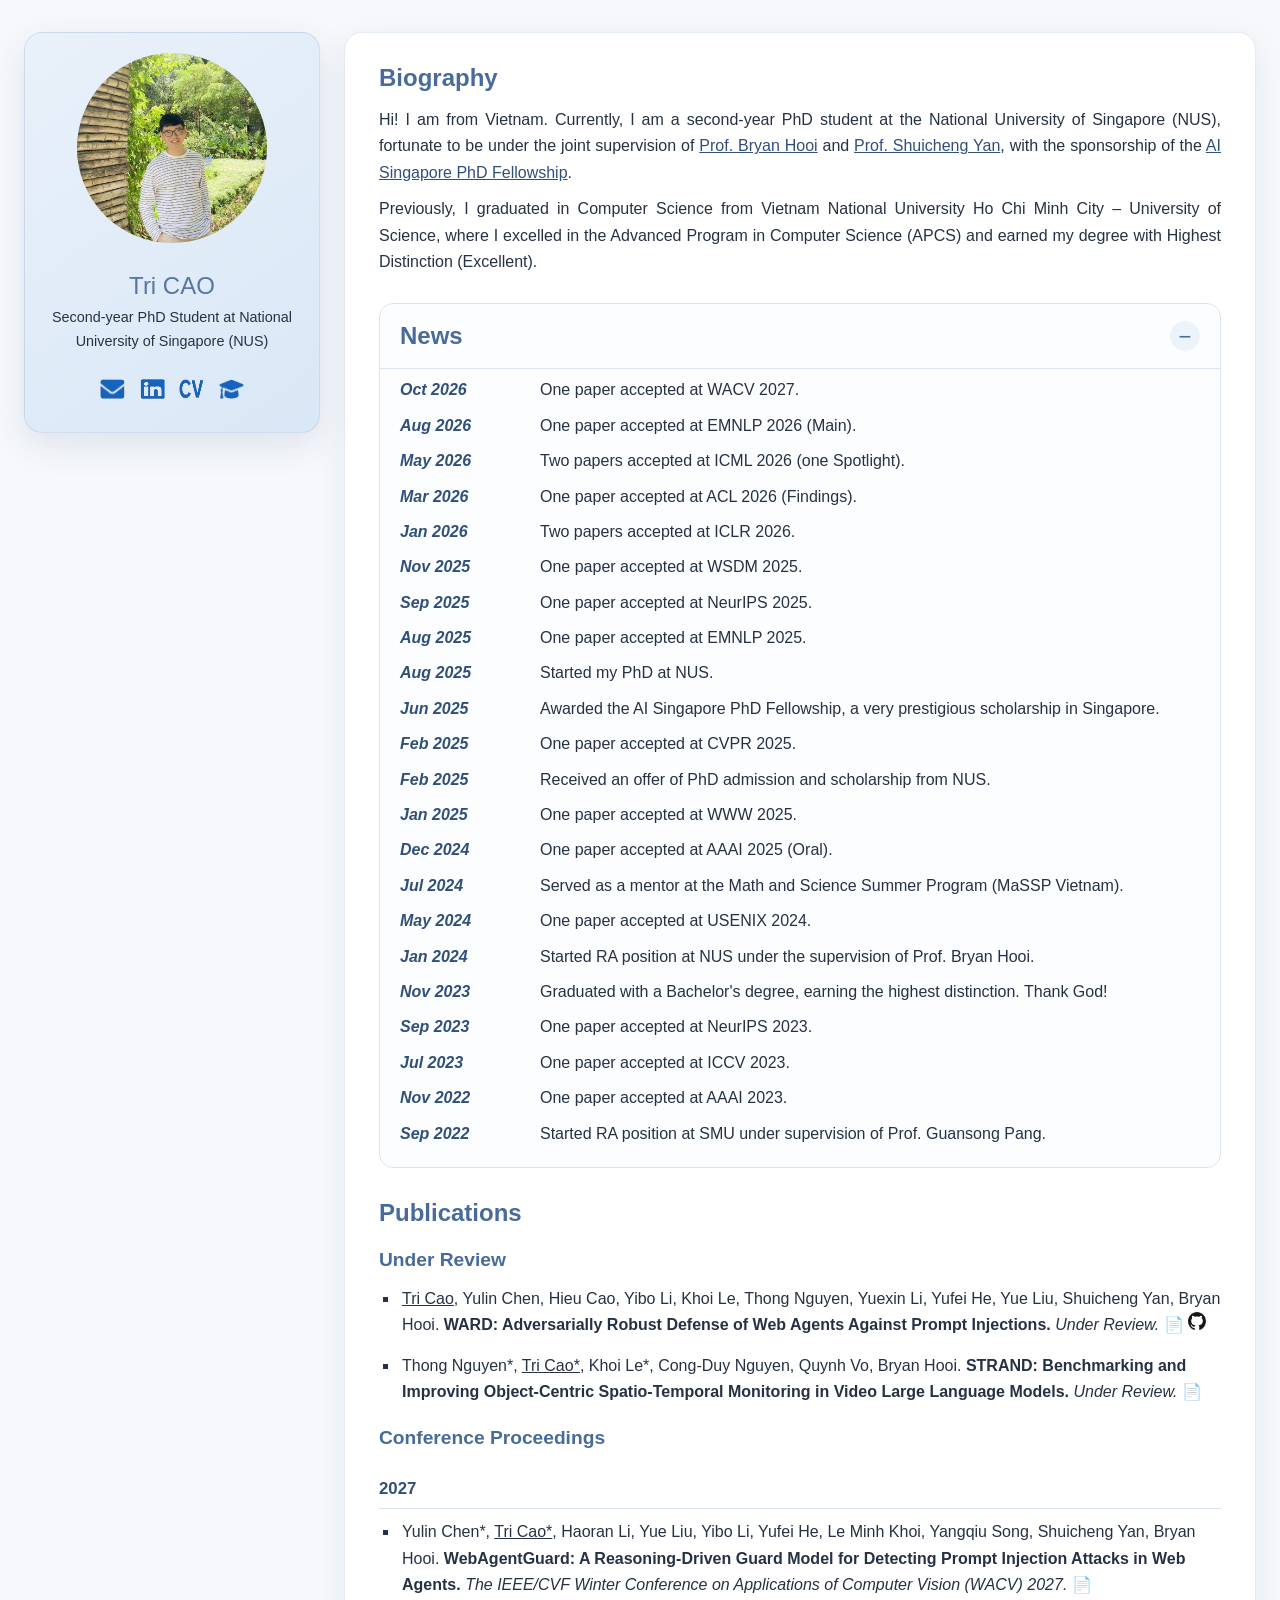
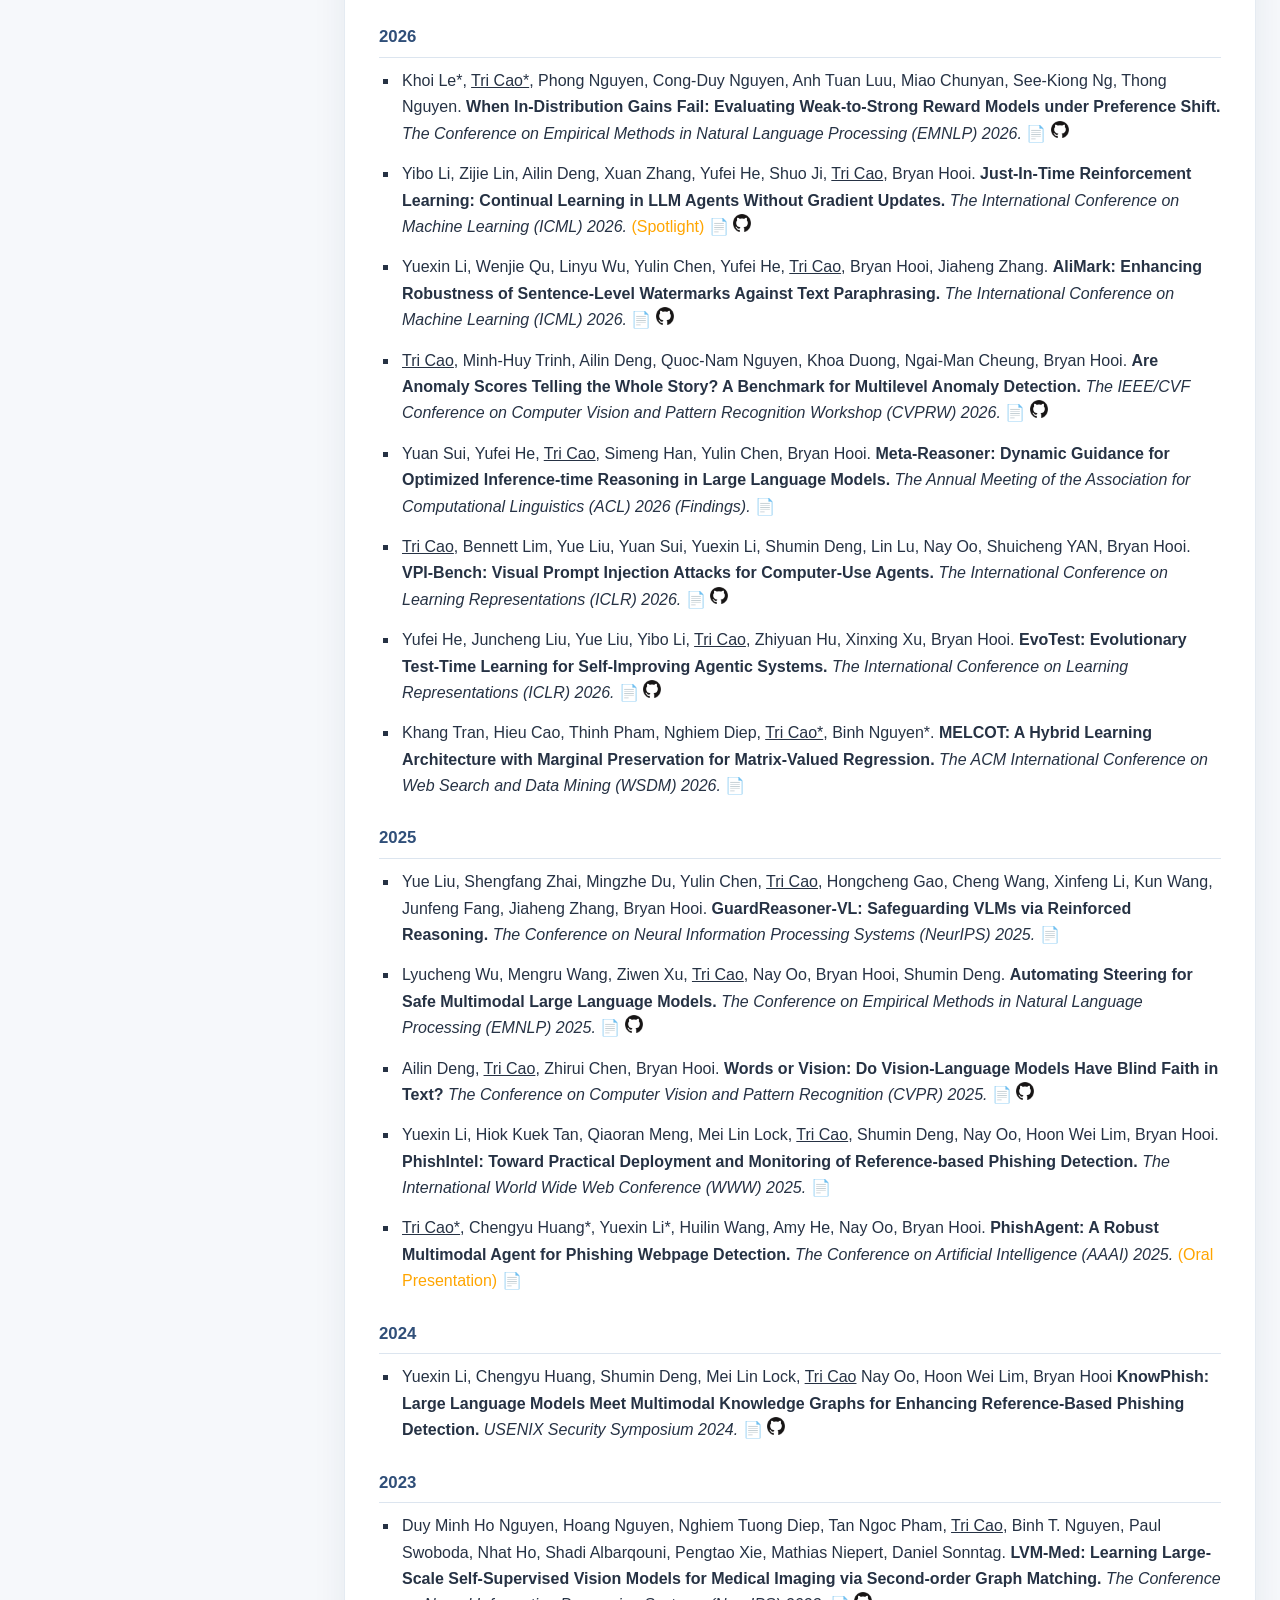
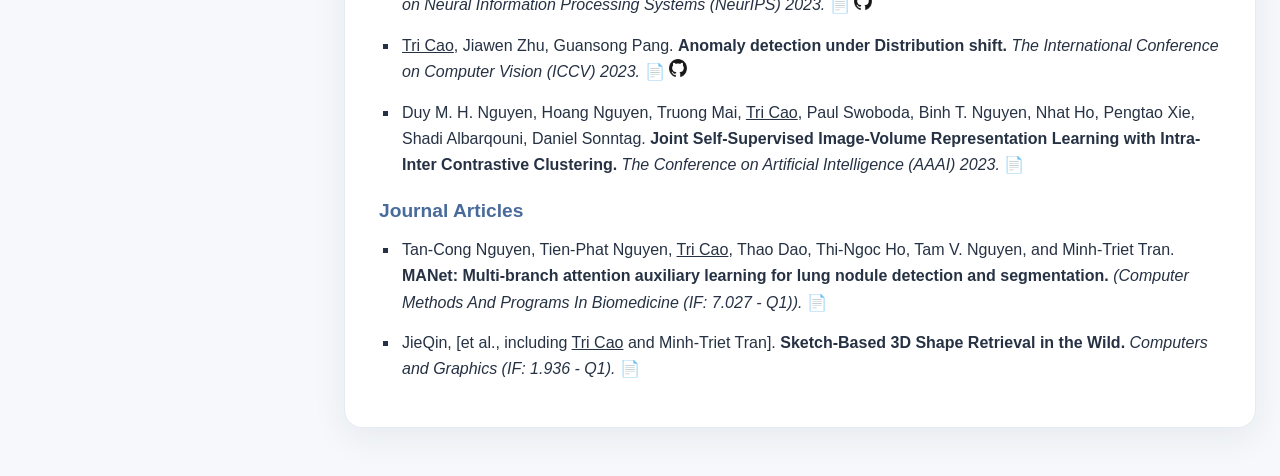
==== commit 4dea006b: "Update index.html" ====
--- a/index.html
+++ b/index.html
@@ -142,9 +142,9 @@
                             <strong class="publication-title"> When In-Distribution Gains Fail: Evaluating Weak-to-Strong Reward Models under Preference Shift. </strong>
                             <span class="publication-details"> The Conference on Empirical Methods in Natural Language Processing (EMNLP) 2026.</span>
                             <a href="https://arxiv.org/abs/2605.25629v2" target="_blank" style="text-decoration: none;">📄</a>
-                            <!-- <a href="https://github.com/liushiliushi/JitRL" target="_blank" title="GitHub"> -->
-                            <!-- <img src="github.png" 
-                                alt="GitHub" width="18" style="vertical-align: top;"> -->
+                            <a href="https://github.com/TokisakiKurumi2001/w2s_ood" target="_blank" title="GitHub">
+                            <img src="github.png" 
+                                alt="GitHub" width="18" style="vertical-align: top;">
                             </a>
                         </li>
                     </ul>
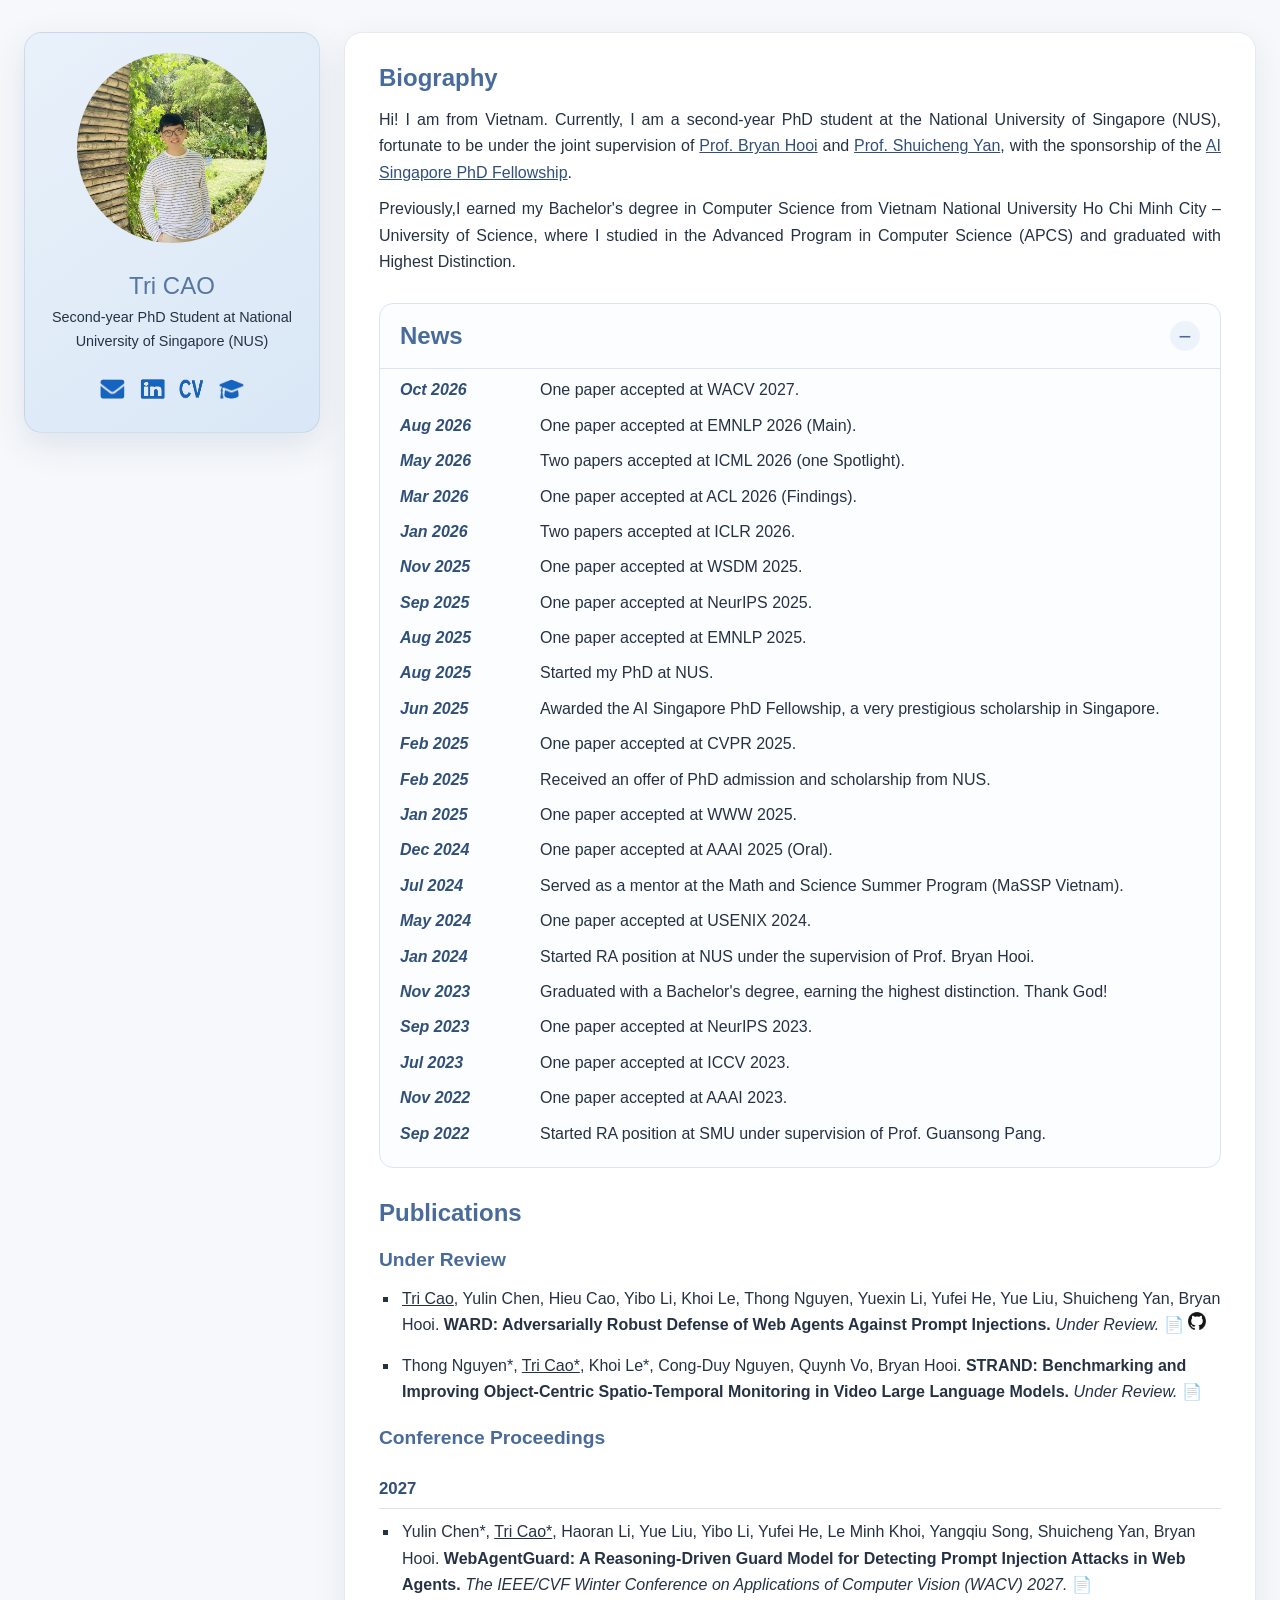
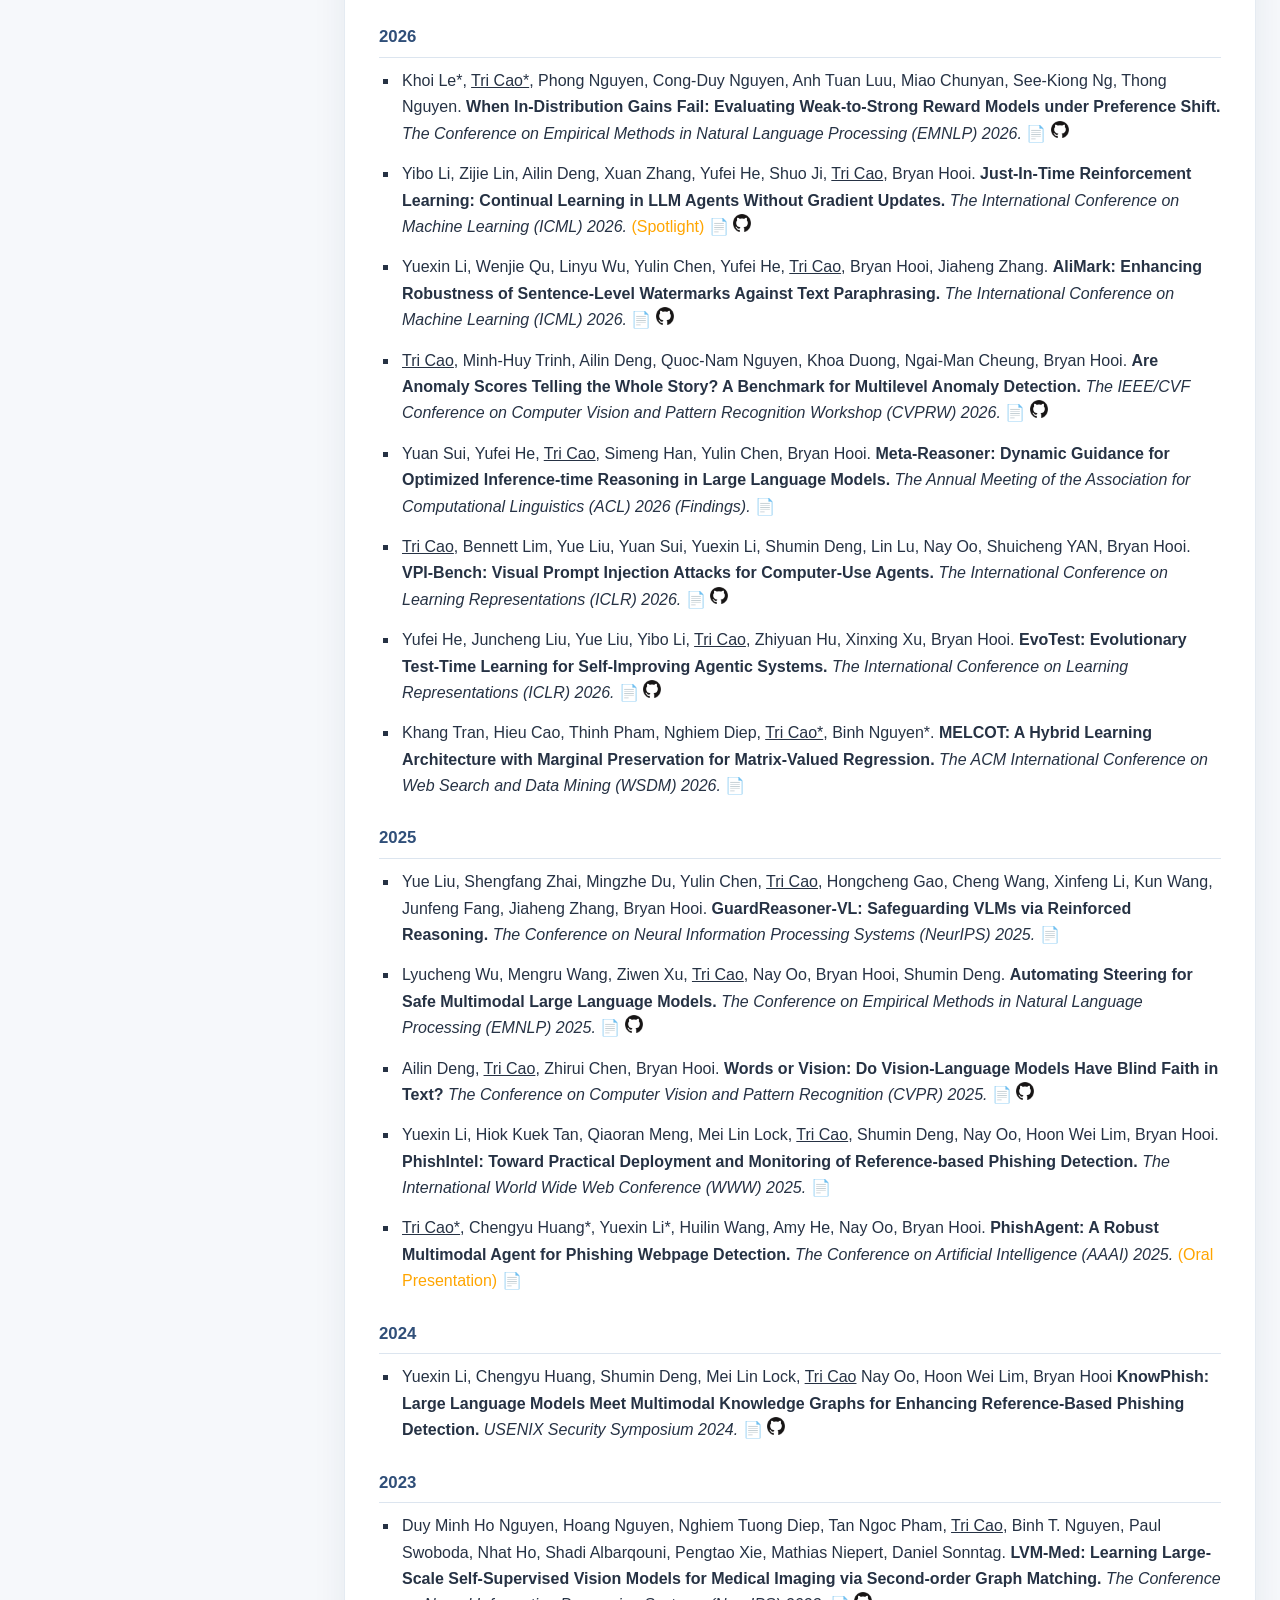
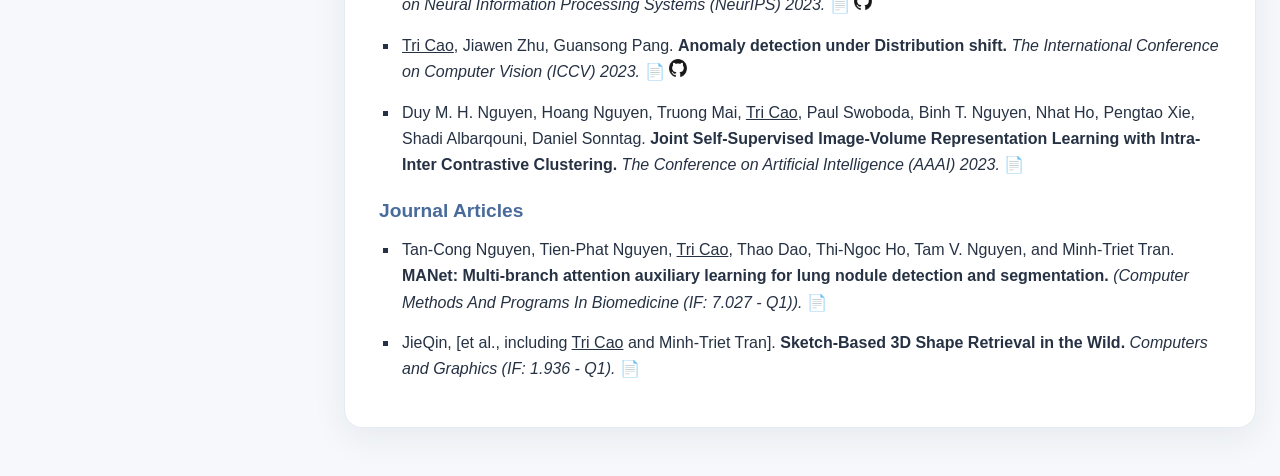
==== commit b6891557: "Update index.html" ====
--- a/index.html
+++ b/index.html
@@ -31,7 +31,7 @@
 
                 <!-- <div class="justified">Currently, I serve as a Research Assistant at the National University of Singapore. </div> -->
 
-                <div class="justified">Previously, I graduated in Computer Science from Vietnam National University Ho Chi Minh City – University of Science, where I excelled in the Advanced Program in Computer Science (APCS) and earned my degree with Highest Distinction (Excellent).</div>
+                <div class="justified">Previously,I earned my Bachelor's degree in Computer Science from Vietnam National University Ho Chi Minh City – University of Science, where I studied in the Advanced Program in Computer Science (APCS) and graduated with Highest Distinction.</div>
 
 <!--             <h2>Education</h2>
             <div class="education">
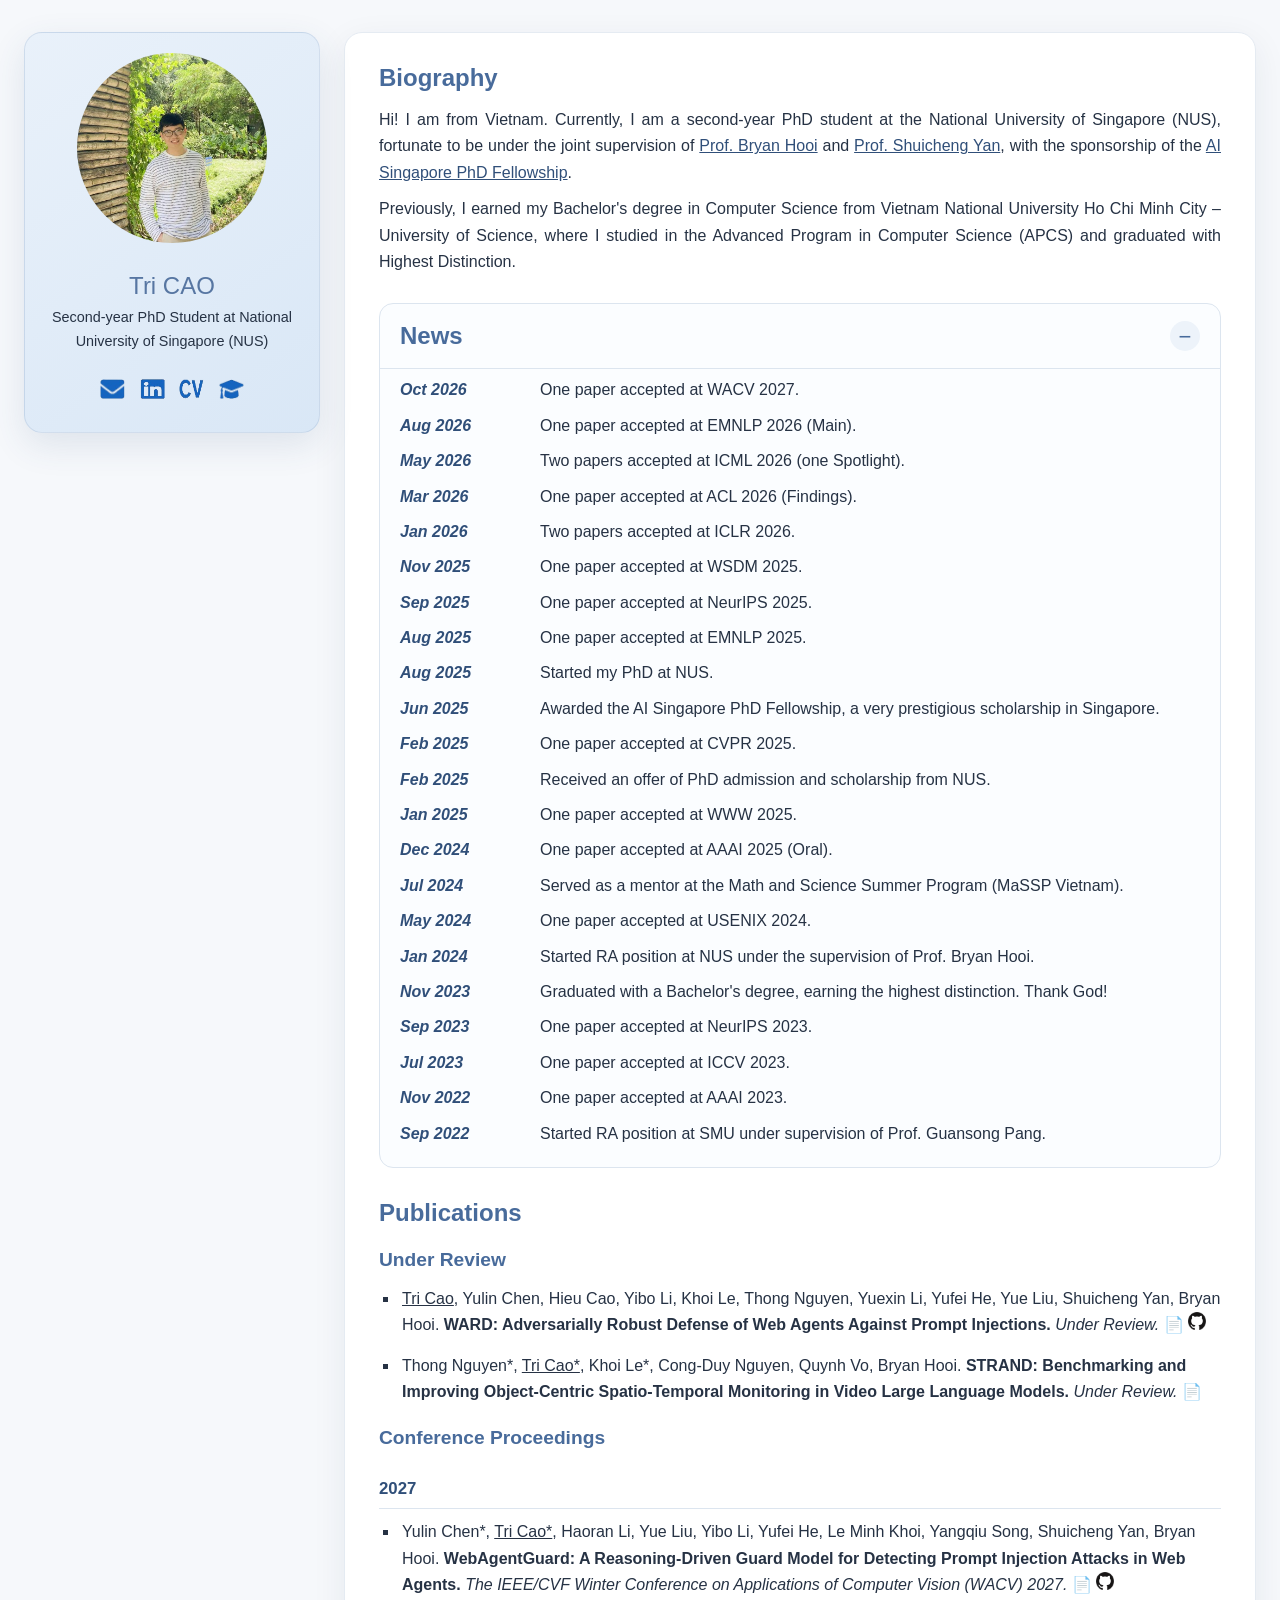
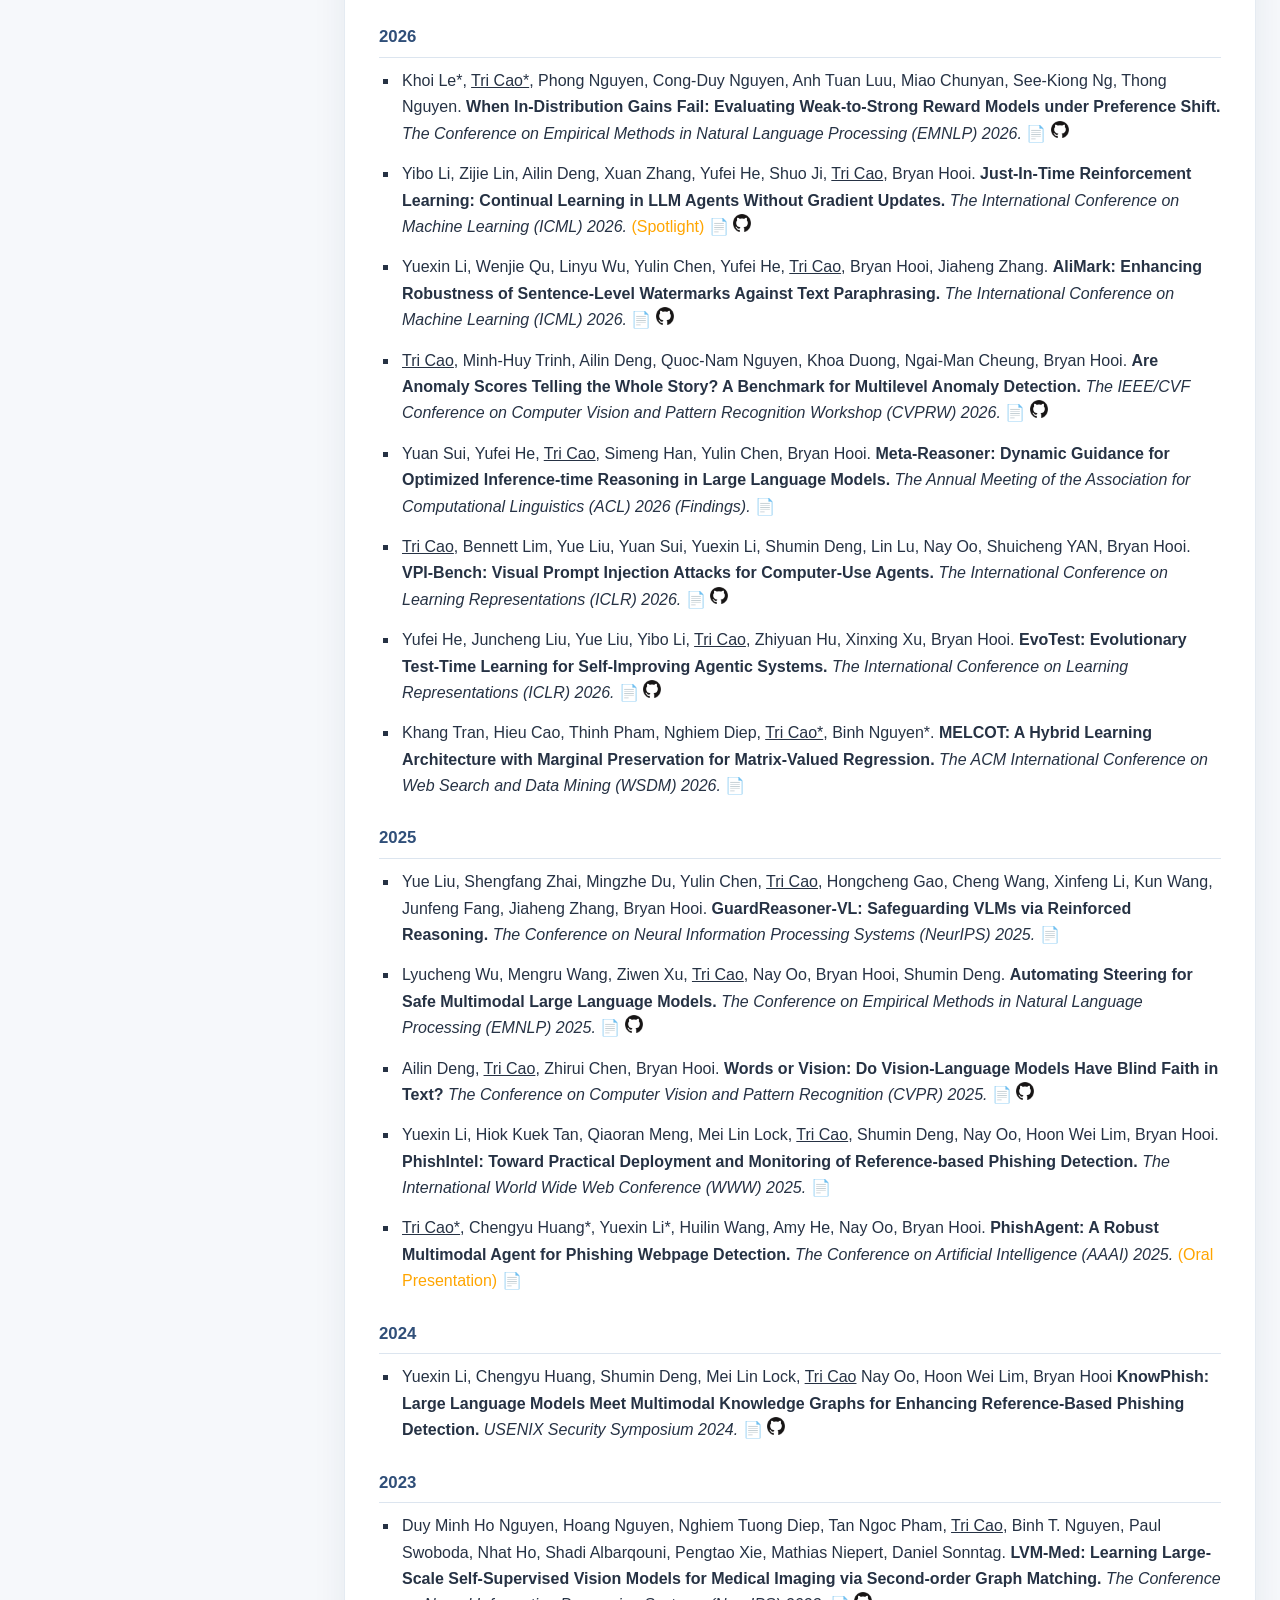
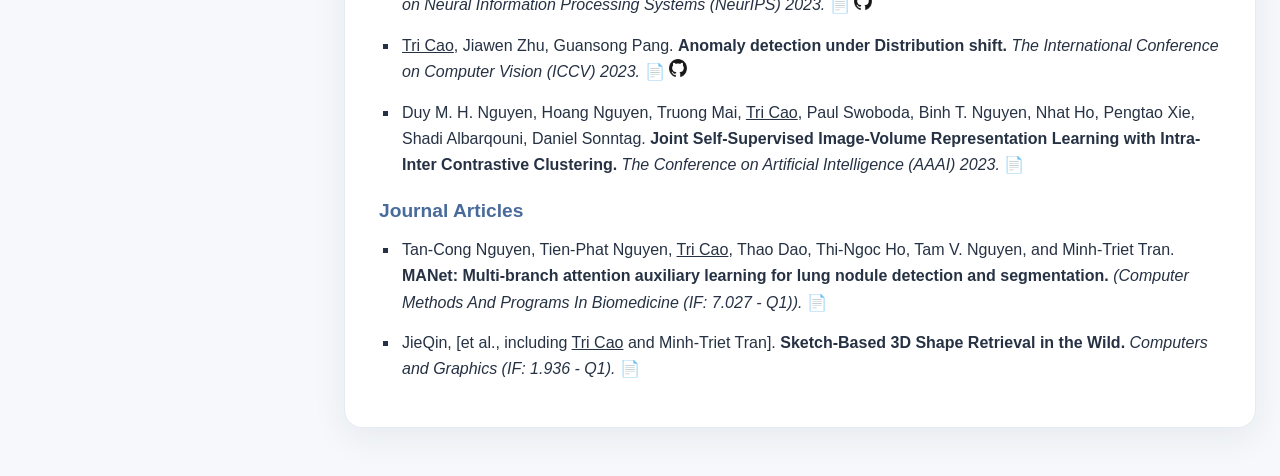
==== commit f69f0270: "Update index.html" ====
--- a/index.html
+++ b/index.html
@@ -31,7 +31,7 @@
 
                 <!-- <div class="justified">Currently, I serve as a Research Assistant at the National University of Singapore. </div> -->
 
-                <div class="justified">Previously,I earned my Bachelor's degree in Computer Science from Vietnam National University Ho Chi Minh City – University of Science, where I studied in the Advanced Program in Computer Science (APCS) and graduated with Highest Distinction.</div>
+                <div class="justified">Previously, I earned my Bachelor's degree in Computer Science from Vietnam National University Ho Chi Minh City – University of Science, where I studied in the Advanced Program in Computer Science (APCS) and graduated with Highest Distinction.</div>
 
 <!--             <h2>Education</h2>
             <div class="education">
@@ -129,9 +129,9 @@
                             <strong class="publication-title"> WebAgentGuard: A Reasoning-Driven Guard Model for Detecting Prompt Injection Attacks in Web Agents. </strong>
                             <span class="publication-details"> The IEEE/CVF Winter Conference on Applications of Computer Vision (WACV) 2027.</span>
                             <a href="https://arxiv.org/abs/2604.12284" target="_blank" style="text-decoration: none;">📄</a>
-                            <!-- <a href="https://github.com/liushiliushi/JitRL" target="_blank" title="GitHub"> -->
-                            <!-- <img src="github.png" 
-                                alt="GitHub" width="18" style="vertical-align: top;"> -->
+                            <a href="https://github.com/LukeChen-go/webagentguard" target="_blank" title="GitHub">
+                            <img src="github.png" 
+                                alt="GitHub" width="18" style="vertical-align: top;">
                             </a>
                         </li>
                     </ul>
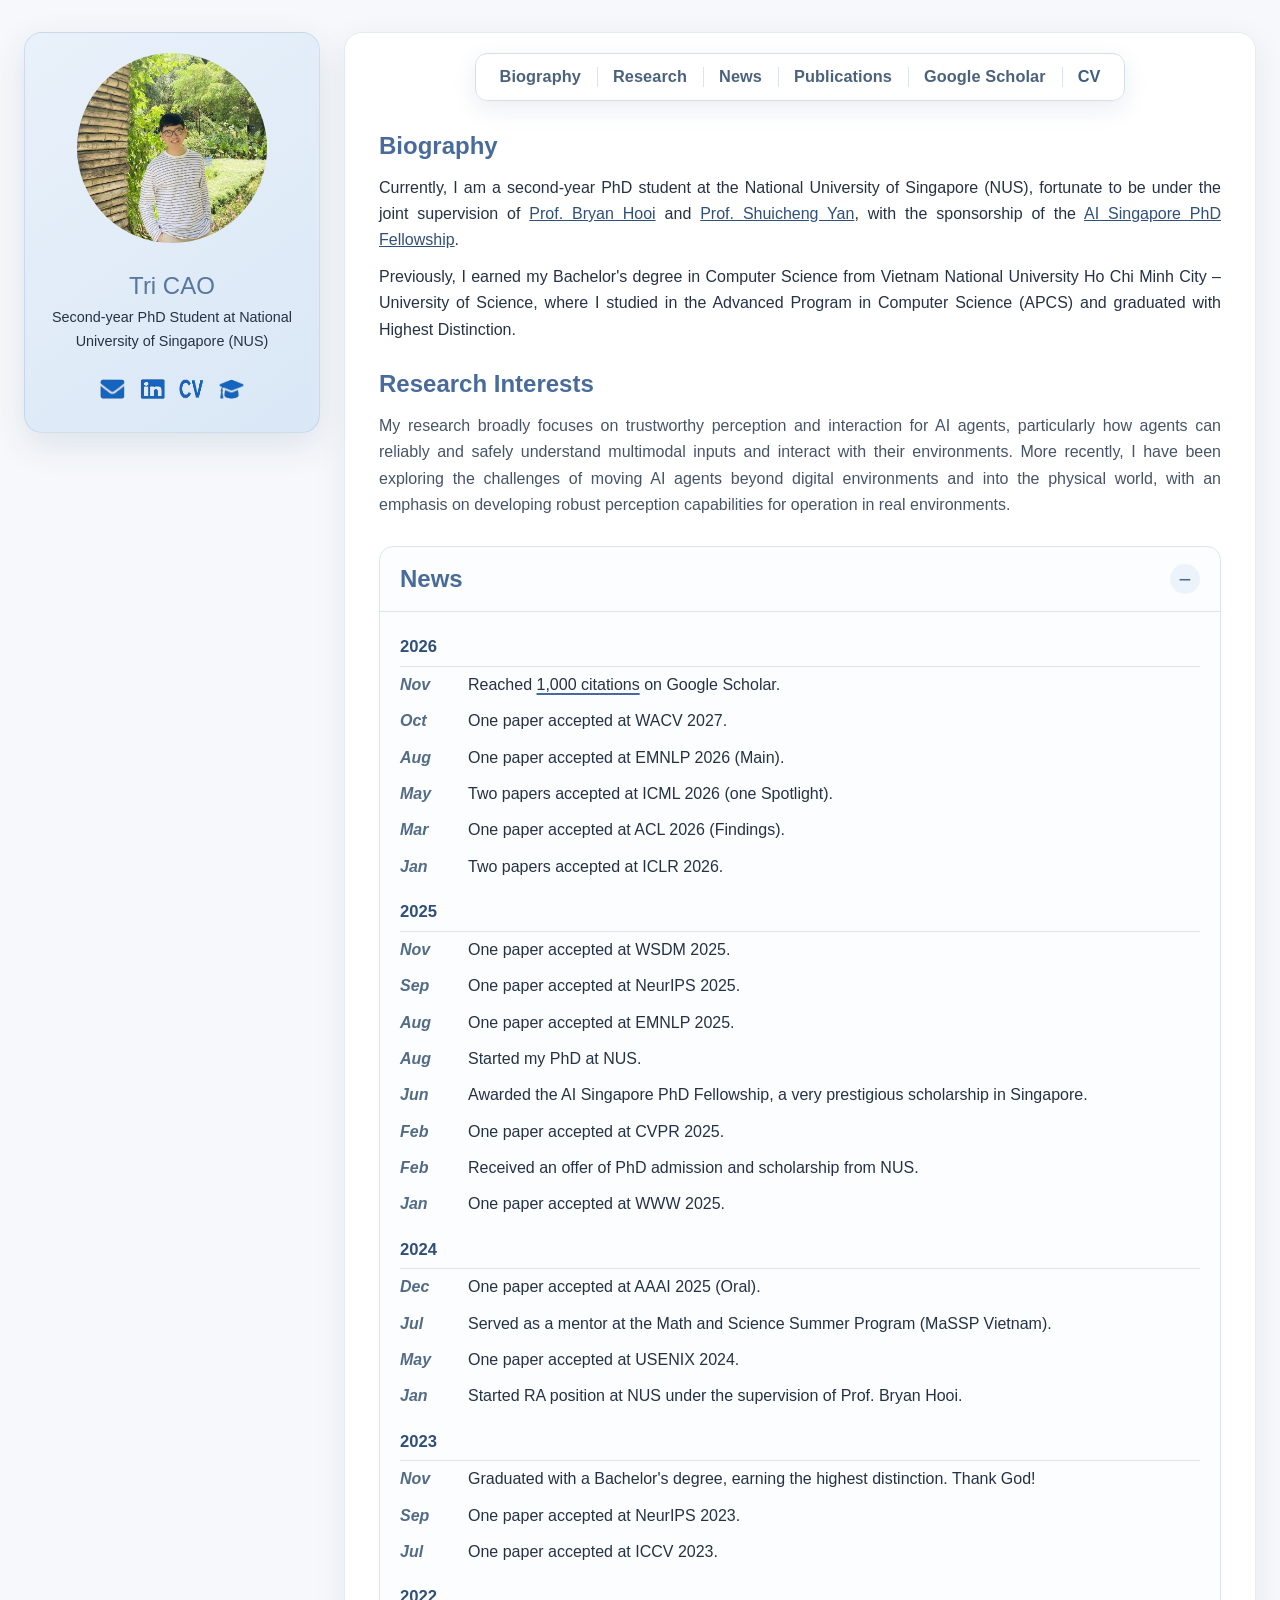
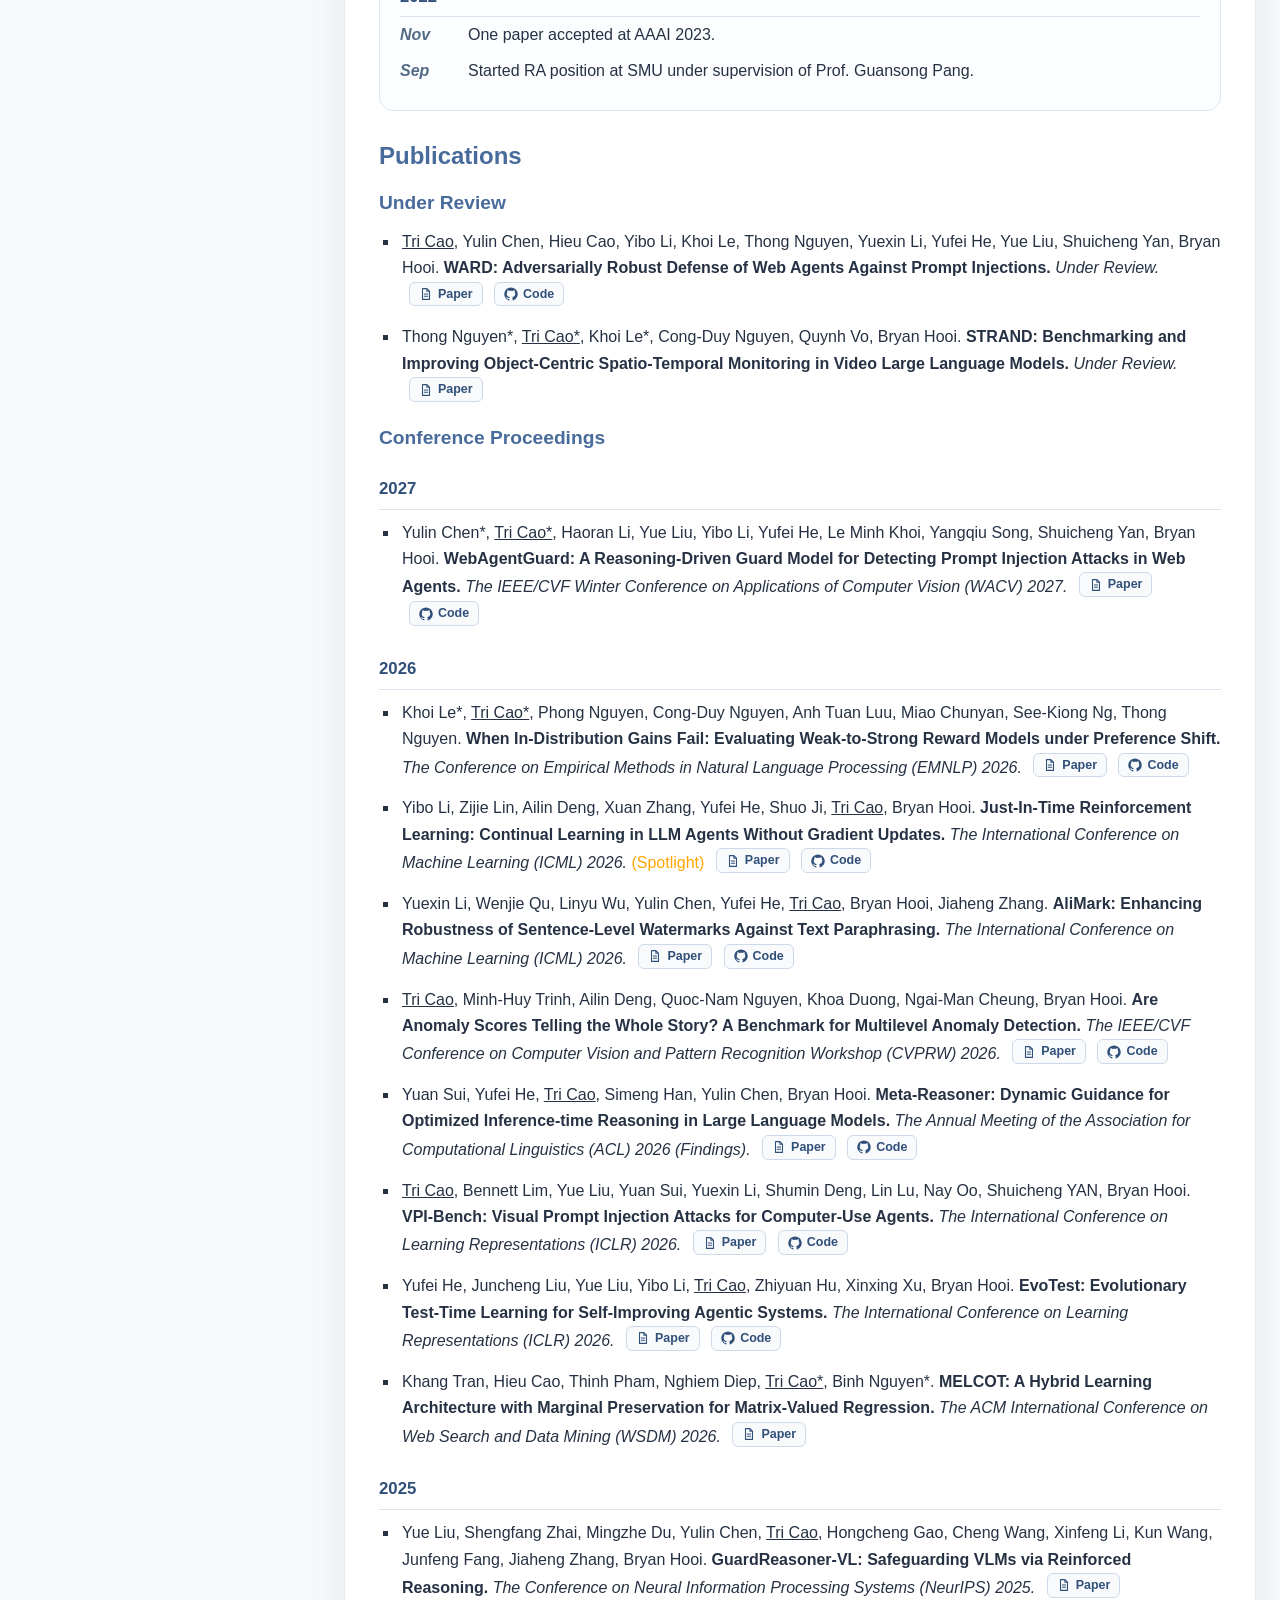
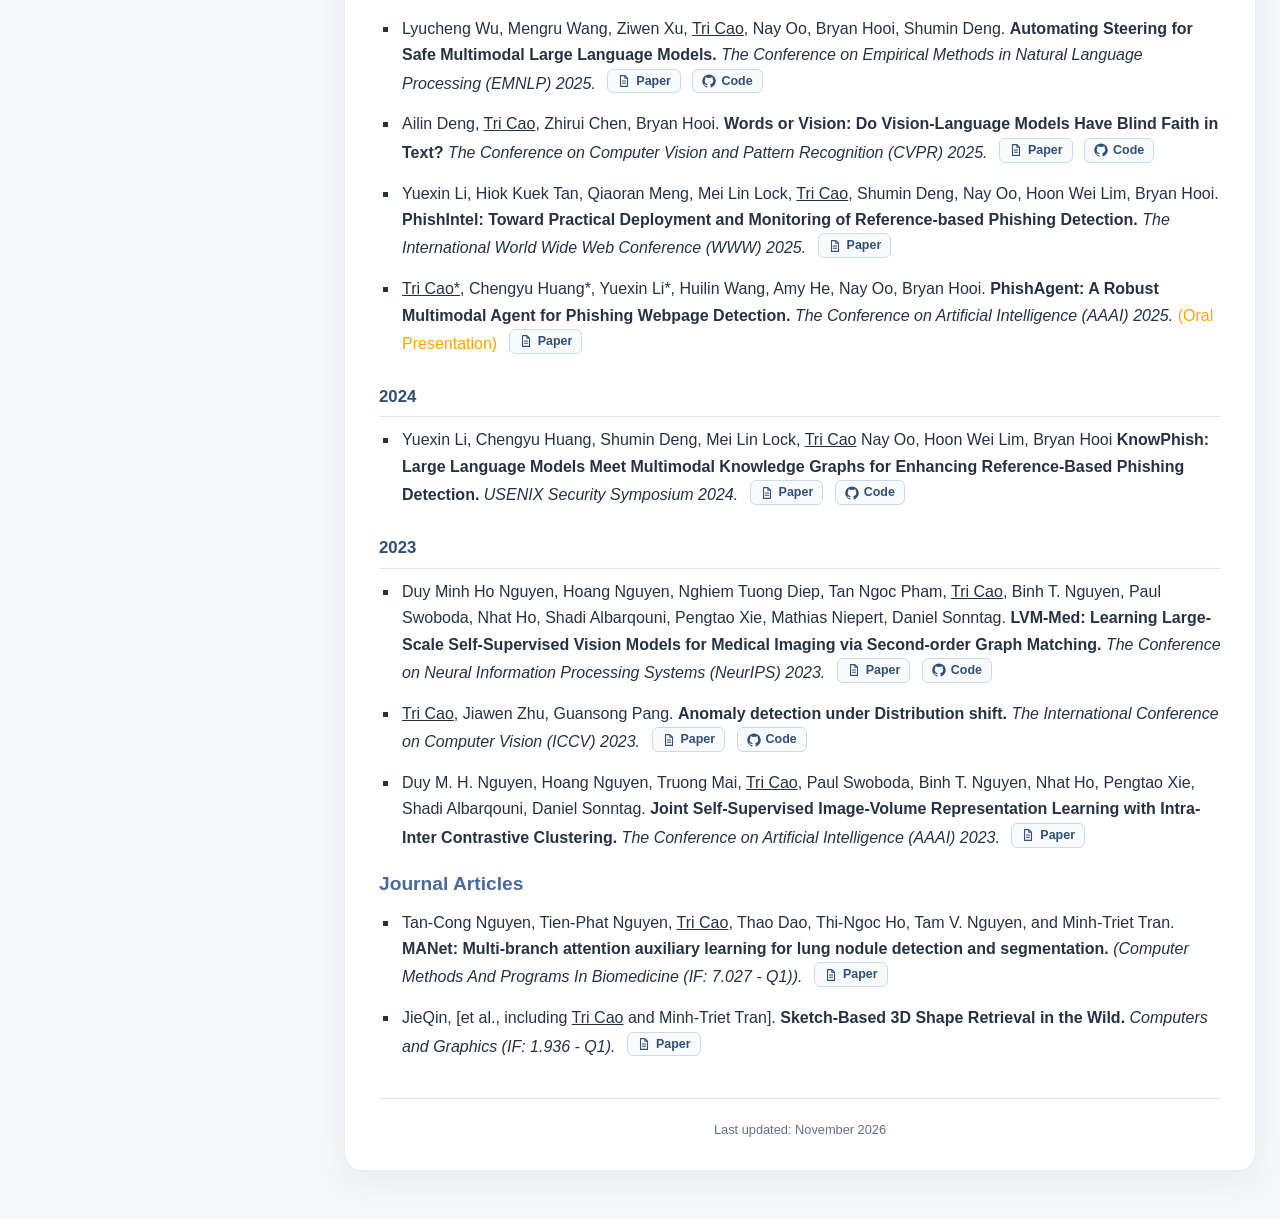
==== commit 895ae358: "update" ====
--- a/index.html
+++ b/index.html
@@ -20,80 +20,81 @@
             <a href="mailto:tricao2001vn@gmail.com"><img src="email-icon.png" alt="Email"></a>
             <a href="https://www.linkedin.com/in/tri-cao-970b02228/"><img src="linkedin-icon.png" alt="LinkedIn"></a>
             <a href="CV_TriCAO.pdf"><img src="cv-icon.png" alt="CV"></a>
-            <a href="https://scholar.google.com/citations?user=yourID"><img src="google-scholar-icon.png" alt="Google Scholar"></a>
+            <!-- <a href="https://scholar.google.com/citations?user=yourID"><img src="google-scholar-icon.png" alt="Google Scholar"></a> -->
+            <a href="https://scholar.google.com/citations?user=QytvkD4AAAAJ" target="_blank" rel="noopener noreferrer"><img src="google-scholar-icon.png" alt="Google Scholar"></a>
+
             <!-- <a href="https://www.facebook.com/profile.php?id=100005222355805"><img src="facebook-icon.png" alt="Facebook"></a> -->
         </div>
     </div>
     <div class="portfolio-container">
         <div class="details-section">
+            <nav class="page-nav" aria-label="Page sections">
+                <a href="#biography">Biography</a>
+                <a href="#research">Research</a>
+                <a href="#news">News</a>
+                <a href="#publications">Publications</a>
+                <a href="https://scholar.google.com/citations?user=QytvkD4AAAAJ" target="_blank" rel="noopener noreferrer">Google Scholar</a>
+                <a href="CV_TriCAO.pdf" target="_blank" rel="noopener noreferrer">CV</a>
+            </nav>
+
+            <section id="biography" class="content-section">
             <h2>Biography</h2>
-            <div class="justified">Hi! I am from Vietnam. Currently, I am a second-year PhD student at the National University of Singapore (NUS), fortunate to be under the joint supervision of <a href="https://scholar.google.com/citations?user=ErEL3bgAAAAJ&hl=en&oi=ao" class="prof">Prof. Bryan Hooi</a> and <a href="https://scholar.google.com/citations?user=DNuiPHwAAAAJ&hl=en&oi=ao" class="prof">Prof. Shuicheng Yan</a>, with the sponsorship of the <a href="https://aisingapore.org/research/phd-fellowship/" class="fellowship">AI Singapore PhD Fellowship</a>.</div>
+            <div class="justified">Currently, I am a second-year PhD student at the National University of Singapore (NUS), fortunate to be under the joint supervision of <a href="https://scholar.google.com/citations?user=ErEL3bgAAAAJ&hl=en&oi=ao" class="prof">Prof. Bryan Hooi</a> and <a href="https://scholar.google.com/citations?user=DNuiPHwAAAAJ&hl=en&oi=ao" class="prof">Prof. Shuicheng Yan</a>, with the sponsorship of the <a href="https://aisingapore.org/research/phd-fellowship/" class="fellowship">AI Singapore PhD Fellowship</a>.</div>
 
                 <!-- <div class="justified">Currently, I serve as a Research Assistant at the National University of Singapore. </div> -->
 
                 <div class="justified">Previously, I earned my Bachelor's degree in Computer Science from Vietnam National University Ho Chi Minh City – University of Science, where I studied in the Advanced Program in Computer Science (APCS) and graduated with Highest Distinction.</div>
-
-<!--             <h2>Education</h2>
-            <div class="education">
-                <p class="university"><strong>University of Science-Ho Chi Minh City-Vietnam</strong></p>
-                <p class="details">B.SC-Computer Science (Advanced Program), GPA: 3.84/4.0</p>
-                <p class="details">Graduation Rating: Excellent </p>
-                <p class="details">Thesis: Anomaly Detection under Distribution Shift</p>
-            </div> -->
-            
-            <!-- <p>Nguyen Thien Thanh High School for the Gifted, High School diploma – Specialization: Math</p> -->
-            
-
-            <!-- <h2>Experience</h2>
-            <p>National University of Singapore - Singapore, Research Assistant, Topic: Time series Anomaly Detection, Phishing Detection.</p>
-            <p>German Research Center for Artificial Intelligence - Germany, Research Assistant, Topic: Unsupervised Learning for 2D/3D Medical Image Processing tasks.</p> -->
-            <!-- Add more experiences as needed -->
-
-            <!-- <h2>Research Interests</h2>
-            <p> Trustworthy AI, AI Agent, Anomaly Detection, Medical Image Analysis.</p> -->
-
-            <!-- <h2>News</h2>
-            <em>Jun 2, 2025</em> &nbsp;&nbsp;&nbsp; Awarded the AI Singapore PhD Fellowship, a very prestigious scholarship in Singapore.</p>
-            <em>Feb 26, 2025</em> &nbsp;&nbsp;&nbsp; One paper accepted at CVPR 2025.
-                <div><em>Feb 26, 2025</em></div> <div>One paper accepted at CVPR 2025.</div>
-    <div><em>Jan 20, 2025</em></div> <div>One paper accepted at WWW 2025.</div>
-    <div><em>Dec 9, 2024</em></div> <div>One paper accepted at AAAI 2025 (Oral).</div>
-    <div><em>Sep 21, 2023</em></div> <div>One paper accepted at NeurIPS 2023.</div>
-    <div><em>Jul 13, 2023</em></div> <div>One paper accepted at ICCV 2023.</div>
-    <div><em>Nov 18, 2022</em></div> <div>One paper accepted at AAAI 2023.</div> -->
-            <!-- <section> -->
-            <details class="news-section" open>
+            </section>
+
+            <section id="research" class="content-section research-section">
+                <h2>Research Interests</h2>
+                <p class="research-description">
+                    My research broadly focuses on trustworthy perception and interaction for AI agents, particularly how agents can reliably and safely understand multimodal inputs and interact with their environments. More recently, I have been exploring the challenges of moving AI agents beyond digital environments and into the physical world, with an emphasis on developing robust perception capabilities for operation in real environments.
+                </p>
+            </section>
+
+            <details id="news" class="news-section" open>
                 <summary>
                     <span>News</span>
                     <span class="news-toggle" aria-hidden="true"></span>
                 </summary>
                 <div class="news-list">
-                    <div><em>Oct 2026</em></div> <div>One paper accepted at WACV 2027.</div>
-                    <div><em>Aug 2026</em></div> <div>One paper accepted at EMNLP 2026 (Main).</div>
-                    <div><em>May 2026</em></div> <div>Two papers accepted at ICML 2026 (one Spotlight).</div>
-                    <div><em>Mar 2026</em></div> <div>One paper accepted at ACL 2026 (Findings).</div>
-                    <div><em>Jan 2026</em></div> <div>Two papers accepted at ICLR 2026.</div>
-                    <div><em>Nov 2025</em></div> <div>One paper accepted at WSDM 2025.</div>
-                    <div><em>Sep 2025</em></div> <div>One paper accepted at NeurIPS 2025.</div>
-                    <div><em>Aug 2025</em></div> <div>One paper accepted at EMNLP 2025.</div>
-                    <div><em>Aug 2025</em></div> <div>Started my PhD at NUS.</div>
-                    <div><em>Jun 2025</em></div> <div>Awarded the AI Singapore PhD Fellowship, a very prestigious scholarship in Singapore.</div>
-                    <div><em>Feb 2025</em></div> <div>One paper accepted at CVPR 2025.</div>
-                    <div><em>Feb 2025</em></div> <div>Received an offer of PhD admission and scholarship from NUS.</div>
-                    <div><em>Jan 2025</em></div> <div>One paper accepted at WWW 2025.</div>
-                    <div><em>Dec 2024</em></div> <div>One paper accepted at AAAI 2025 (Oral).</div>
-                    <div><em>Jul 2024</em></div> <div>Served as a mentor at the Math and Science Summer Program (MaSSP Vietnam).</div>
-                    <div><em>May 2024</em></div> <div>One paper accepted at USENIX 2024.</div>
-                    <div><em>Jan 2024</em></div> <div>Started RA position at NUS under the supervision of Prof. Bryan Hooi.</div>
-                    <div><em>Nov 2023</em></div> <div>Graduated with a Bachelor's degree, earning the highest distinction. Thank God!</div>
-                    <div><em>Sep 2023</em></div> <div>One paper accepted at NeurIPS 2023.</div>
-                    <div><em>Jul 2023</em></div> <div>One paper accepted at ICCV 2023.</div>
-                    <div><em>Nov 2022</em></div> <div>One paper accepted at AAAI 2023.</div>
-                    <div><em>Sep 2022</em></div> <div>Started RA position at SMU under supervision of Prof. Guansong Pang.</div>
+                    <div class="news-year">2026</div>
+                    <div class="news-item"><time>Nov</time><span>Reached <span class="citation-milestone">1,000 citations</span> on Google Scholar.</span></div>
+                    <div class="news-item"><time>Oct</time><span>One paper accepted at WACV 2027.</span></div>
+                    <div class="news-item"><time>Aug</time><span>One paper accepted at EMNLP 2026 (Main).</span></div>
+                    <div class="news-item"><time>May</time><span>Two papers accepted at ICML 2026 (one Spotlight).</span></div>
+                    <div class="news-item"><time>Mar</time><span>One paper accepted at ACL 2026 (Findings).</span></div>
+                    <div class="news-item"><time>Jan</time><span>Two papers accepted at ICLR 2026.</span></div>
+
+                    <div class="news-year">2025</div>
+                    <div class="news-item"><time>Nov</time><span>One paper accepted at WSDM 2025.</span></div>
+                    <div class="news-item"><time>Sep</time><span>One paper accepted at NeurIPS 2025.</span></div>
+                    <div class="news-item"><time>Aug</time><span>One paper accepted at EMNLP 2025.</span></div>
+                    <div class="news-item"><time>Aug</time><span>Started my PhD at NUS.</span></div>
+                    <div class="news-item"><time>Jun</time><span>Awarded the AI Singapore PhD Fellowship, a very prestigious scholarship in Singapore.</span></div>
+                    <div class="news-item"><time>Feb</time><span>One paper accepted at CVPR 2025.</span></div>
+                    <div class="news-item"><time>Feb</time><span>Received an offer of PhD admission and scholarship from NUS.</span></div>
+                    <div class="news-item"><time>Jan</time><span>One paper accepted at WWW 2025.</span></div>
+
+                    <div class="news-year">2024</div>
+                    <div class="news-item"><time>Dec</time><span>One paper accepted at AAAI 2025 (Oral).</span></div>
+                    <div class="news-item"><time>Jul</time><span>Served as a mentor at the Math and Science Summer Program (MaSSP Vietnam).</span></div>
+                    <div class="news-item"><time>May</time><span>One paper accepted at USENIX 2024.</span></div>
+                    <div class="news-item"><time>Jan</time><span>Started RA position at NUS under the supervision of Prof. Bryan Hooi.</span></div>
+
+                    <div class="news-year">2023</div>
+                    <div class="news-item"><time>Nov</time><span>Graduated with a Bachelor's degree, earning the highest distinction. Thank God!</span></div>
+                    <div class="news-item"><time>Sep</time><span>One paper accepted at NeurIPS 2023.</span></div>
+                    <div class="news-item"><time>Jul</time><span>One paper accepted at ICCV 2023.</span></div>
+
+                    <div class="news-year">2022</div>
+                    <div class="news-item"><time>Nov</time><span>One paper accepted at AAAI 2023.</span></div>
+                    <div class="news-item"><time>Sep</time><span>Started RA position at SMU under supervision of Prof. Guansong Pang.</span></div>
                 </div>
             </details>
             <!-- </section> -->
-            <h2>Publications</h2>
+            <h2 id="publications">Publications</h2>
                 <div class="publications-section">
                     <h2>Under Review</h2>
                     <ul>
@@ -101,11 +102,8 @@
                             <span class="authors"><span class="underline">Tri Cao</span>, Yulin Chen, Hieu Cao, Yibo Li, Khoi Le, Thong Nguyen, Yuexin Li, Yufei He, Yue Liu, Shuicheng Yan, Bryan Hooi.</span>
                             <strong class="publication-title"> WARD: Adversarially Robust Defense of Web Agents Against Prompt Injections. </strong>
                             <span class="publication-details"> Under Review.</span>
-                            <a href="https://arxiv.org/abs/2605.15030" target="_blank" style="text-decoration: none;">📄</a>
-                            <a href="https://github.com/caothientri2001vn/WARD-WebAgent" target="_blank" title="GitHub">
-                            <img src="github.png" 
-                                alt="GitHub" width="18" style="vertical-align: top;">
-                            </a>
+                            <a href="https://arxiv.org/abs/2605.15030" target="_blank" rel="noopener noreferrer" class="publication-link publication-link--paper" aria-label="Open paper"><span>Paper</span></a>
+                            <a href="https://github.com/caothientri2001vn/WARD-WebAgent" target="_blank" rel="noopener noreferrer" class="publication-link publication-link--code" aria-label="View source code on GitHub"><span>Code</span></a>
                         </li>
                     </ul>
                     <ul>
@@ -113,11 +111,7 @@
                             <span class="authors">Thong Nguyen*, <span class="underline">Tri Cao*</span>, Khoi Le*, Cong-Duy Nguyen, Quynh Vo, Bryan Hooi.</span>
                             <strong class="publication-title"> STRAND: Benchmarking and Improving Object-Centric Spatio-Temporal Monitoring in Video Large Language Models. </strong>
                             <span class="publication-details"> Under Review.</span>
-                            <a href="https://arxiv.org/abs/2609.29607" target="_blank" style="text-decoration: none;">📄</a>
-                            <!-- <a href="https://github.com/caothientri2001vn/WARD-WebAgent" target="_blank" title="GitHub"> -->
-                            <!-- <img src="github.png" 
-                                alt="GitHub" width="18" style="vertical-align: top;"> -->
-                            </a>
+                            <a href="https://arxiv.org/abs/2609.29607" target="_blank" rel="noopener noreferrer" class="publication-link publication-link--paper" aria-label="Open paper"><span>Paper</span></a>
                         </li>
                     </ul>
 
@@ -128,11 +122,8 @@
                             <span class="authors">Yulin Chen*, <span class="underline">Tri Cao*</span>, Haoran Li, Yue Liu, Yibo Li, Yufei He, Le Minh Khoi, Yangqiu Song, Shuicheng Yan, Bryan Hooi.</span>
                             <strong class="publication-title"> WebAgentGuard: A Reasoning-Driven Guard Model for Detecting Prompt Injection Attacks in Web Agents. </strong>
                             <span class="publication-details"> The IEEE/CVF Winter Conference on Applications of Computer Vision (WACV) 2027.</span>
-                            <a href="https://arxiv.org/abs/2604.12284" target="_blank" style="text-decoration: none;">📄</a>
-                            <a href="https://github.com/LukeChen-go/webagentguard" target="_blank" title="GitHub">
-                            <img src="github.png" 
-                                alt="GitHub" width="18" style="vertical-align: top;">
-                            </a>
+                            <a href="https://arxiv.org/abs/2604.12284" target="_blank" rel="noopener noreferrer" class="publication-link publication-link--paper" aria-label="Open paper"><span>Paper</span></a>
+                            <a href="https://github.com/LukeChen-go/webagentguard" target="_blank" rel="noopener noreferrer" class="publication-link publication-link--code" aria-label="View source code on GitHub"><span>Code</span></a>
                         </li>
                     </ul>
                     <h3 class="publication-year">2026</h3>
@@ -141,11 +132,8 @@
                             <span class="authors">Khoi Le*, <span class="underline">Tri Cao*</span>, Phong Nguyen, Cong-Duy Nguyen, Anh Tuan Luu, Miao Chunyan, See-Kiong Ng, Thong Nguyen.</span>
                             <strong class="publication-title"> When In-Distribution Gains Fail: Evaluating Weak-to-Strong Reward Models under Preference Shift. </strong>
                             <span class="publication-details"> The Conference on Empirical Methods in Natural Language Processing (EMNLP) 2026.</span>
-                            <a href="https://arxiv.org/abs/2605.25629v2" target="_blank" style="text-decoration: none;">📄</a>
-                            <a href="https://github.com/TokisakiKurumi2001/w2s_ood" target="_blank" title="GitHub">
-                            <img src="github.png" 
-                                alt="GitHub" width="18" style="vertical-align: top;">
-                            </a>
+                            <a href="https://aclanthology.org/2026.emnlp-main.1240/" target="_blank" rel="noopener noreferrer" class="publication-link publication-link--paper" aria-label="Open paper"><span>Paper</span></a>
+                            <a href="https://github.com/TokisakiKurumi2001/w2s_ood" target="_blank" rel="noopener noreferrer" class="publication-link publication-link--code" aria-label="View source code on GitHub"><span>Code</span></a>
                         </li>
                     </ul>
                     <ul>
@@ -153,11 +141,8 @@
                             <span class="authors">Yibo Li, Zijie Lin, Ailin Deng, Xuan Zhang, Yufei He, Shuo Ji, <span class="underline">Tri Cao</span>, Bryan Hooi.</span>
                             <strong class="publication-title"> Just-In-Time Reinforcement Learning: Continual Learning in LLM Agents Without Gradient Updates. </strong>
                             <span class="publication-details"> The International Conference on Machine Learning (ICML) 2026.</span> <span class="oral">(Spotlight)</span>
-                            <a href="https://arxiv.org/abs/2601.18510" target="_blank" style="text-decoration: none;">📄</a>
-                            <a href="https://github.com/liushiliushi/JitRL" target="_blank" title="GitHub">
-                            <img src="github.png" 
-                                alt="GitHub" width="18" style="vertical-align: top;">
-                            </a>
+                            <a href="https://proceedings.mlr.press/v306/li26cv.html" target="_blank" rel="noopener noreferrer" class="publication-link publication-link--paper" aria-label="Open paper"><span>Paper</span></a>
+                            <a href="https://github.com/liushiliushi/JitRL" target="_blank" rel="noopener noreferrer" class="publication-link publication-link--code" aria-label="View source code on GitHub"><span>Code</span></a>
                         </li>
                     </ul>
                     <ul>
@@ -165,11 +150,8 @@
                             <span class="authors">Yuexin Li, Wenjie Qu, Linyu Wu, Yulin Chen, Yufei He, <span class="underline">Tri Cao</span>, Bryan Hooi, Jiaheng Zhang.</span>
                             <strong class="publication-title"> AliMark: Enhancing Robustness of Sentence-Level Watermarks Against Text Paraphrasing. </strong>
                             <span class="publication-details"> The International Conference on Machine Learning (ICML) 2026.</span> 
-                            <a href="https://arxiv.org/abs/2605.29434" target="_blank" style="text-decoration: none;">📄</a>
-                            <a href="https://github.com/imethanlee/AliMark" target="_blank" title="GitHub">
-                            <img src="github.png" 
-                                alt="GitHub" width="18" style="vertical-align: top;">
-                            </a>
+                            <a href="https://proceedings.mlr.press/v306/li26ex.html" target="_blank" rel="noopener noreferrer" class="publication-link publication-link--paper" aria-label="Open paper"><span>Paper</span></a>
+                            <a href="https://github.com/imethanlee/AliMark" target="_blank" rel="noopener noreferrer" class="publication-link publication-link--code" aria-label="View source code on GitHub"><span>Code</span></a>
                         </li>
                     </ul>
                     <ul>
@@ -177,11 +159,8 @@
                             <span class="authors"><span class="underline">Tri Cao</span>, Minh-Huy Trinh, Ailin Deng, Quoc-Nam Nguyen, Khoa Duong, Ngai-Man Cheung, Bryan Hooi.</span>
                             <strong class="publication-title"> Are Anomaly Scores Telling the Whole Story? A Benchmark for Multilevel Anomaly Detection. </strong>
                             <span class="publication-details"> The IEEE/CVF Conference on Computer Vision and Pattern Recognition Workshop (CVPRW) 2026.</span>
-                            <a href="https://arxiv.org/abs/2411.14515" target="_blank" style="text-decoration: none;">📄</a>
-                            <a href="https://github.com/caothientri2001vn/MultilevelAD" target="_blank" title="GitHub">
-                            <img src="github.png" 
-                                alt="GitHub" width="18" style="vertical-align: top;">
-                            </a>
+                            <a href="https://openaccess.thecvf.com/content/CVPR2026W/VAND/html/Cao_Are_Anomaly_Scores_Telling_the_Whole_Story_A_Benchmark_for_CVPRW_2026_paper.html" target="_blank" rel="noopener noreferrer" class="publication-link publication-link--paper" aria-label="Open paper"><span>Paper</span></a>
+                            <a href="https://github.com/caothientri2001vn/MultilevelAD" target="_blank" rel="noopener noreferrer" class="publication-link publication-link--code" aria-label="View source code on GitHub"><span>Code</span></a>
                         </li>
                     </ul>
                     <ul>
@@ -189,7 +168,8 @@
                             <span class="authors"> Yuan Sui, Yufei He, <span class="underline">Tri Cao</span>, Simeng Han, Yulin Chen, Bryan Hooi.</span>
                             <strong class="publication-title"> Meta-Reasoner: Dynamic Guidance for Optimized Inference-time Reasoning in Large Language Models. </strong>
                             <span class="publication-details"> The Annual Meeting of the Association for Computational Linguistics (ACL) 2026 (Findings).</span>
-                            <a href="https://arxiv.org/pdf/2502.19918?" target="_blank" style="text-decoration: none;">📄</a>
+                            <a href="https://aclanthology.org/2026.findings-acl.649/" target="_blank" rel="noopener noreferrer" class="publication-link publication-link--paper" aria-label="Open paper"><span>Paper</span></a>
+                            <a href="https://github.com/Y-Sui/Meta-reasoner" target="_blank" rel="noopener noreferrer" class="publication-link publication-link--code" aria-label="View source code on GitHub"><span>Code</span></a>
 
                         </li>
                     </ul>
@@ -198,11 +178,8 @@
                             <span class="authors"><span class="underline">Tri Cao</span>, Bennett Lim, Yue Liu, Yuan Sui, Yuexin Li, Shumin Deng, Lin Lu, Nay Oo, Shuicheng YAN, Bryan Hooi.</span>
                             <strong class="publication-title"> VPI-Bench: Visual Prompt Injection Attacks for Computer-Use Agents. </strong>
                             <span class="publication-details"> The International Conference on Learning Representations (ICLR) 2026.</span>
-                            <a href="https://arxiv.org/abs/2506.02456" target="_blank" style="text-decoration: none;">📄</a>
-                            <a href="https://github.com/cua-framework/agents" target="_blank" title="GitHub">
-                            <img src="github.png" 
-                                alt="GitHub" width="18" style="vertical-align: top;">
-                            </a>
+                            <a href="https://iclr.cc/virtual/2026/poster/10009231" target="_blank" rel="noopener noreferrer" class="publication-link publication-link--paper" aria-label="Open paper"><span>Paper</span></a>
+                            <a href="https://github.com/cua-framework/agents" target="_blank" rel="noopener noreferrer" class="publication-link publication-link--code" aria-label="View source code on GitHub"><span>Code</span></a>
                             
                         </li>
                     </ul>
@@ -211,11 +188,8 @@
                             <span class="authors">Yufei He, Juncheng Liu, Yue Liu, Yibo Li, <span class="underline">Tri Cao</span>, Zhiyuan Hu, Xinxing Xu, Bryan Hooi.</span>
                             <strong class="publication-title"> EvoTest: Evolutionary Test-Time Learning for Self-Improving Agentic Systems. </strong>
                             <span class="publication-details"> The International Conference on Learning Representations (ICLR) 2026.</span>
-                            <a href="https://arxiv.org/abs/2510.13220" target="_blank" style="text-decoration: none;">📄</a>
-                            <a href="https://github.com/yf-he/EvoTest" target="_blank" title="GitHub">
-                            <img src="github.png" 
-                                alt="GitHub" width="18" style="vertical-align: top;">
-                            </a>
+                            <a href="https://iclr.cc/virtual/2026/poster/10010217" target="_blank" rel="noopener noreferrer" class="publication-link publication-link--paper" aria-label="Open paper"><span>Paper</span></a>
+                            <a href="https://github.com/yf-he/EvoTest" target="_blank" rel="noopener noreferrer" class="publication-link publication-link--code" aria-label="View source code on GitHub"><span>Code</span></a>
                             
                         </li>
                     </ul>
@@ -224,7 +198,7 @@
                             <span class="authors"> Khang Tran, Hieu Cao, Thinh Pham, Nghiem Diep, <span class="underline">Tri Cao*</span>, Binh Nguyen*. </span>
                             <strong class="publication-title"> MELCOT: A Hybrid Learning Architecture with Marginal Preservation for Matrix-Valued Regression. </strong>
                             <span class="publication-details"> The ACM International Conference on Web Search and Data Mining (WSDM) 2026.</span>
-                            <a href="https://arxiv.org/pdf/2509.23315" target="_blank" style="text-decoration: none;">📄</a>
+                            <a href="https://arxiv.org/pdf/2509.23315" target="_blank" rel="noopener noreferrer" class="publication-link publication-link--paper" aria-label="Open paper"><span>Paper</span></a>
                         </li>
                     </ul>
                     <h3 class="publication-year">2025</h3>
@@ -233,7 +207,7 @@
                             <span class="authors"> Yue Liu, Shengfang Zhai, Mingzhe Du, Yulin Chen, <span class="underline">Tri Cao</span>, Hongcheng Gao, Cheng Wang, Xinfeng Li, Kun Wang, Junfeng Fang, Jiaheng Zhang, Bryan Hooi.</span>
                             <strong class="publication-title"> GuardReasoner-VL: Safeguarding VLMs via Reinforced Reasoning. </strong>
                             <span class="publication-details"> The Conference on Neural Information Processing Systems (NeurIPS) 2025.</span>
-                            <a href="https://arxiv.org/abs/2505.11049" target="_blank" style="text-decoration: none;">📄</a>
+                            <a href="https://proceedings.neurips.cc/paper_files/paper/2025/hash/2a02b560822d564119fe3ac3be024ac6-Abstract-Conference.html" target="_blank" rel="noopener noreferrer" class="publication-link publication-link--paper" aria-label="Open paper"><span>Paper</span></a>
                         </li>
                     </ul>
                     <ul>
@@ -241,11 +215,8 @@
                             <span class="authors"> Lyucheng Wu, Mengru Wang, Ziwen Xu, <span class="underline">Tri Cao</span>, Nay Oo, Bryan Hooi, Shumin Deng.</span>
                             <strong class="publication-title"> Automating Steering for Safe Multimodal Large Language Models. </strong>
                             <span class="publication-details"> The Conference on Empirical Methods in Natural Language Processing (EMNLP) 2025.</span> 
-                            <a href="https://arxiv.org/abs/2507.13255" target="_blank" style="text-decoration: none;">📄</a>
-                            <a href="https://github.com/zjunlp/AutoSteer" target="_blank" title="GitHub">
-                            <img src="github.png" 
-                                alt="GitHub" width="18" style="vertical-align: top;">
-                            </a>
+                            <a href="https://aclanthology.org/2025.emnlp-main.41/" target="_blank" rel="noopener noreferrer" class="publication-link publication-link--paper" aria-label="Open paper"><span>Paper</span></a>
+                            <a href="https://github.com/zjunlp/AutoSteer" target="_blank" rel="noopener noreferrer" class="publication-link publication-link--code" aria-label="View source code on GitHub"><span>Code</span></a>
                         </li>
                     </ul>
                     <ul>
@@ -253,11 +224,8 @@
                             <span class="authors"> Ailin Deng, <span class="underline">Tri Cao</span>, Zhirui Chen, Bryan Hooi.</span>
                             <strong class="publication-title"> Words or Vision: Do Vision-Language Models Have Blind Faith in Text? </strong>
                             <span class="publication-details"> The Conference on Computer Vision and Pattern Recognition (CVPR) 2025.</span>
-                            <a href="https://openaccess.thecvf.com/content/CVPR2025/papers/Deng_Words_or_Vision_Do_Vision-Language_Models_Have_Blind_Faith_in_CVPR_2025_paper.pdf" target="_blank" style="text-decoration: none;">📄</a>
-                            <a href="https://github.com/d-ailin/blind-faith-in-text" target="_blank" title="GitHub">
-                            <img src="github.png" 
-                                alt="GitHub" width="18" style="vertical-align: top;">
-                            </a>
+                            <a href="https://openaccess.thecvf.com/content/CVPR2025/papers/Deng_Words_or_Vision_Do_Vision-Language_Models_Have_Blind_Faith_in_CVPR_2025_paper.pdf" target="_blank" rel="noopener noreferrer" class="publication-link publication-link--paper" aria-label="Open paper"><span>Paper</span></a>
+                            <a href="https://github.com/d-ailin/blind-faith-in-text" target="_blank" rel="noopener noreferrer" class="publication-link publication-link--code" aria-label="View source code on GitHub"><span>Code</span></a>
                         </li>
                     </ul>
                     <ul>
@@ -265,7 +233,7 @@
                             <span class="authors"> Yuexin Li, Hiok Kuek Tan, Qiaoran Meng, Mei Lin Lock, <span class="underline">Tri Cao</span>, Shumin Deng, Nay Oo, Hoon Wei Lim, Bryan Hooi.</span>
                             <strong class="publication-title"> PhishIntel: Toward Practical Deployment and Monitoring of Reference-based Phishing Detection. </strong>
                             <span class="publication-details"> The International World Wide Web Conference (WWW) 2025. </span>
-                            <a href="https://arxiv.org/abs/2412.09057" target="_blank" style="text-decoration: none;">📄</a>
+                            <a href="https://doi.org/10.1145/3701716.3715192" target="_blank" rel="noopener noreferrer" class="publication-link publication-link--paper" aria-label="Open paper"><span>Paper</span></a>
                         </li>
                     </ul>
                     <ul>
@@ -273,7 +241,7 @@
                             <span class="authors"><span class="underline">Tri Cao*</span>, Chengyu Huang*, Yuexin Li*, Huilin Wang, Amy He, Nay Oo, Bryan Hooi.</span>
                             <strong class="publication-title"> PhishAgent: A Robust Multimodal Agent for Phishing Webpage Detection.</strong>
                             <span class="publication-details"> The Conference on Artificial Intelligence (AAAI) 2025.</span> <span class="oral">(Oral Presentation)</span>
-                            <a href="https://arxiv.org/pdf/2408.10738" target="_blank" style="text-decoration: none;">📄</a>
+                            <a href="https://ojs.aaai.org/index.php/AAAI/article/view/35003" target="_blank" rel="noopener noreferrer" class="publication-link publication-link--paper" aria-label="Open paper"><span>Paper</span></a>
                         </li>
                     </ul>
                     <h3 class="publication-year">2024</h3>
@@ -283,11 +251,8 @@
                                  Nay Oo, Hoon Wei Lim, Bryan Hooi</span>
                             <strong class="publication-title"> KnowPhish: Large Language Models Meet Multimodal Knowledge Graphs for Enhancing Reference-Based Phishing Detection. </strong>
                             <span class="publication-details"> USENIX Security Symposium 2024.</span>
-                            <a href="https://arxiv.org/pdf/2403.02253" target="_blank" style="text-decoration: none;">📄</a>
-                            <a href="https://github.com/imethanlee/KnowPhish" target="_blank" title="GitHub">
-                            <img src="github.png" 
-                                alt="GitHub" width="18" style="vertical-align: top;">
-                            </a>
+                            <a href="https://www.usenix.org/conference/usenixsecurity24/presentation/li-yuexin" target="_blank" rel="noopener noreferrer" class="publication-link publication-link--paper" aria-label="Open paper"><span>Paper</span></a>
+                            <a href="https://github.com/imethanlee/KnowPhish" target="_blank" rel="noopener noreferrer" class="publication-link publication-link--code" aria-label="View source code on GitHub"><span>Code</span></a>
                         </li>
                     </ul>
                     <h3 class="publication-year">2023</h3>
@@ -297,21 +262,15 @@
                                 Nguyen, Paul Swoboda, Nhat Ho, Shadi Albarqouni, Pengtao Xie, Mathias Niepert, Daniel Sonntag. </span>
                             <strong class="publication-title">LVM-Med: Learning Large-Scale Self-Supervised Vision Models for Medical Imaging via Second-order Graph Matching. </strong>
                             <span class="publication-details">The Conference on Neural Information Processing Systems (NeurIPS) 2023.</span>
-                            <a href="https://openreview.net/pdf?id=xE7oH5iVGK" target="_blank" style="text-decoration: none;">📄</a>
-                                <a href="https://github.com/duyhominhnguyen/LVM-Med" target="_blank" title="GitHub">
-                            <img src="github.png" 
-                                alt="GitHub" width="18" style="vertical-align: top;">
-                            </a>
+                            <a href="https://proceedings.neurips.cc/paper_files/paper/2023/hash/58cc11cda2a2679e8af5c6317aed0af8-Abstract.html" target="_blank" rel="noopener noreferrer" class="publication-link publication-link--paper" aria-label="Open paper"><span>Paper</span></a>
+                                <a href="https://github.com/duyhominhnguyen/LVM-Med" target="_blank" rel="noopener noreferrer" class="publication-link publication-link--code" aria-label="View source code on GitHub"><span>Code</span></a>
                         </li>
                         <li class="publication">
                             <span class="authors"><span class="underline">Tri Cao</span>, Jiawen Zhu, Guansong Pang.</span>
                             <strong class="publication-title">Anomaly detection under Distribution shift.</strong>
                             <span class="publication-details">The International Conference on Computer Vision (ICCV) 2023.</span>
-                            <a href="https://openaccess.thecvf.com/content/ICCV2023/papers/Cao_Anomaly_Detection_Under_Distribution_Shift_ICCV_2023_paper.pdf" target="_blank" style="text-decoration: none;">📄</a>
-                            <a href="https://github.com/mala-lab/ADShift" target="_blank" title="GitHub">
-                            <img src="github.png" 
-                                alt="GitHub" width="18" style="vertical-align: top;">
-                            </a>
+                            <a href="https://openaccess.thecvf.com/content/ICCV2023/papers/Cao_Anomaly_Detection_Under_Distribution_Shift_ICCV_2023_paper.pdf" target="_blank" rel="noopener noreferrer" class="publication-link publication-link--paper" aria-label="Open paper"><span>Paper</span></a>
+                            <a href="https://github.com/mala-lab/ADShift" target="_blank" rel="noopener noreferrer" class="publication-link publication-link--code" aria-label="View source code on GitHub"><span>Code</span></a>
                         </li>
                         <li class="publication">
                             <span class="authors">Duy M. H. Nguyen, Hoang Nguyen, Truong Mai, <span class="underline">Tri Cao</span>, Paul Swoboda, Binh T. Nguyen, Nhat Ho,
@@ -319,11 +278,8 @@
                             <strong class="publication-title">Joint Self-Supervised Image-Volume
                                 Representation Learning with Intra-Inter Contrastive Clustering.</strong>
                             <span class="publication-details"> The Conference on Artificial Intelligence (AAAI) 2023.</span>
-                            <a href="https://ojs.aaai.org/index.php/AAAI/article/view/26687" target="_blank" style="text-decoration: none;">📄</a>
-                            <!-- <a href="https://github.com/your-repo" target="_blank" title="GitHub">
-                            <img src="github.png" 
-                                alt="GitHub" width="18" style="vertical-align: top;">
-                            </a> -->
+                            <a href="https://ojs.aaai.org/index.php/AAAI/article/view/26687" target="_blank" rel="noopener noreferrer" class="publication-link publication-link--paper" aria-label="Open paper"><span>Paper</span></a>
+                            <!-- <a href="https://github.com/your-repo" target="_blank" rel="noopener noreferrer" class="publication-link publication-link--code" aria-label="View source code on GitHub"><span>Code</span></a> -->
                         </li>
 <!--                         <li class="publication">
                             <span class="authors"><span class="underline">Tri Cao</span>, Tuan Ngoc Vu, Huyen Thao Le, Vu Nguyen.</span>
@@ -331,7 +287,7 @@
                                 prioritization and selection.</strong>
                             <span class="publication-details">The 34th International Conference on Software Engineering &
                                 Knowledge Engineering (Rank B - Core rankings).</span>
-                            <a href="https://ksiresearch.org/seke/seke22paper/paper148.pdf" target="_blank" style="text-decoration: none;">📄</a>
+                            <a href="https://ksiresearch.org/seke/seke22paper/paper148.pdf" target="_blank" rel="noopener noreferrer" class="publication-link publication-link--paper" aria-label="Open paper"><span>Paper</span></a>
                         </li>
                         <li class="publication">
                             <span class="authors"><span class="underline">Tri Thien Cao</span>, Khoa Van Duong.</span>
@@ -339,7 +295,7 @@
                                 For Vietnamese Food.</strong>
                             <span class="publication-details">. The 21st International Conference on Control, Automation and Systems,
                                 Korea (Rank B4 - Qualis ranking).</span>
-                            <a href="https://ieeexplore.ieee.org/abstract/document/9649805" target="_blank" style="text-decoration: none;">📄</a>
+                            <a href="https://ieeexplore.ieee.org/abstract/document/9649805" target="_blank" rel="noopener noreferrer" class="publication-link publication-link--paper" aria-label="Open paper"><span>Paper</span></a>
                         </li>
                         <li class="publication">
                             <span class="authors">Anh Linh Dang, Tuyen Quang Nguyen, <span class="underline">Tri Thien Cao</span>, Vinh Quang Dinh, Vinh Dinh Nguyen.</span>
@@ -347,7 +303,7 @@
                                 Under Hostile Conditions.</strong>
                             <span class="publication-details">The 21st International Conference on Control, Automation and Systems,
                                 Korea. (Rank B4 - Qualis ranking). </span>
-                            <a href="https://ieeexplore.ieee.org/abstract/document/9649941" target="_blank" style="text-decoration: none;">📄</a>
+                            <a href="https://ieeexplore.ieee.org/abstract/document/9649941" target="_blank" rel="noopener noreferrer" class="publication-link publication-link--paper" aria-label="Open paper"><span>Paper</span></a>
                         </li> -->
                         
                     </ul>
@@ -358,13 +314,13 @@
                             <span class="authors">Tan-Cong Nguyen, Tien-Phat Nguyen, <span class="underline">Tri Cao</span>, Thao Dao, Thi-Ngoc Ho, Tam V. Nguyen, and Minh-Triet Tran.</span>
                             <strong class="publication-title">MANet: Multi-branch attention auxiliary learning for lung nodule detection and segmentation.</strong>
                             <span class="publication-details">(Computer Methods And Programs In Biomedicine (IF: 7.027 - Q1)).</span>
-                            <a href="https://www.sciencedirect.com/science/article/abs/pii/S0169260723004145" target="_blank" style="text-decoration: none;">📄</a>
+                            <a href="https://www.sciencedirect.com/science/article/abs/pii/S0169260723004145" target="_blank" rel="noopener noreferrer" class="publication-link publication-link--paper" aria-label="Open paper"><span>Paper</span></a>
                         </li>
                         <li class="publication">
                             <span class="authors">JieQin, [et al., including <span class="underline">Tri Cao</span> and Minh-Triet Tran]. </span>
                             <strong class="publication-title">Sketch-Based 3D Shape Retrieval in the Wild.</strong>
                             <span class="publication-details">Computers and Graphics (IF: 1.936 - Q1).</span>
-                            <a href="https://www.sciencedirect.com/science/article/abs/pii/S0097849322001261" target="_blank" style="text-decoration: none;">📄</a>
+                            <a href="https://www.sciencedirect.com/science/article/abs/pii/S0097849322001261" target="_blank" rel="noopener noreferrer" class="publication-link publication-link--paper" aria-label="Open paper"><span>Paper</span></a>
                         </li>
                     </ul>
 
@@ -375,7 +331,7 @@
                                 Nguyen, Minh Triet Tran.</span>
                             <strong class="publication-title">HCMUS at MediaEval 2021: Fine-tuning CLIP for Automatic News-Images Re-Matching.</strong>
                             <span class="publication-details">MediaEval 2021 Multimedia Benchmark Workshop.</span>
-                            <a href="https://ceur-ws.org/Vol-3181/paper48.pdf" target="_blank" style="text-decoration: none;">📄</a>
+                            <a href="https://ceur-ws.org/Vol-3181/paper48.pdf" target="_blank" rel="noopener noreferrer" class="publication-link publication-link--paper" aria-label="Open paper"><span>Paper</span></a>
                         </li>
                         <li class="publication">
                             <span class="authors">Tuan Luc Huynh, Nhat-Khang Ngo, Phu-Van Nguyen, <span class="underline">Thien Tri Cao</span>, Thanh-Danh Le, Hai-Dang
@@ -384,7 +340,7 @@
                                 Using ContextualizedWord Embedding from BERT.</strong>
                             <span class="publication-details">MediaEval 2021 Multimedia Benchmark
                                 Workshop. </span>
-                            <a href="https://ceur-ws.org/Vol-3181/paper76.pdf" target="_blank" style="text-decoration: none;">📄</a>
+                            <a href="https://ceur-ws.org/Vol-3181/paper76.pdf" target="_blank" rel="noopener noreferrer" class="publication-link publication-link--paper" aria-label="Open paper"><span>Paper</span></a>
                         </li>
                     </ul>
                 </div> -->
@@ -392,6 +348,10 @@
                 
                 
             </div>
+
+            <footer class="site-footer">
+                <span>Last updated: November 2026</span>
+            </footer>
         </div>
     </div>
 </body>
--- a/style.css
+++ b/style.css
@@ -13,6 +13,10 @@
 
 html {
     scroll-behavior: smooth;
+}
+
+[id] {
+    scroll-margin-top: 84px;
 }
 
 body {
@@ -87,6 +91,83 @@
     margin-top: 0;
 }
 
+.page-nav {
+    position: sticky;
+    top: 12px;
+    z-index: 10;
+    display: flex;
+    align-items: center;
+    justify-content: center;
+    gap: 0;
+    width: max-content;
+    max-width: 100%;
+    margin: -10px auto 30px;
+    padding: 5px 8px;
+    border: 1px solid #d6e0eb;
+    border-radius: 12px;
+    background: rgba(255, 255, 255, 0.96);
+    box-shadow: 0 8px 24px rgba(48, 79, 121, 0.1);
+    backdrop-filter: blur(12px);
+    -webkit-backdrop-filter: blur(12px);
+}
+
+.page-nav a {
+    position: relative;
+    flex: 0 0 auto;
+    padding: 8px 16px;
+    border-radius: 7px;
+    color: #4b627c;
+    font-size: 1.02rem;
+    font-weight: 600;
+    letter-spacing: 0.005em;
+    line-height: 1.2;
+    text-decoration: none;
+    text-align: center;
+    white-space: nowrap;
+    transition: color 0.18s ease, background-color 0.18s ease;
+}
+
+.page-nav a + a::before {
+    content: "";
+    position: absolute;
+    top: 50%;
+    left: 0;
+    width: 1px;
+    height: 20px;
+    background: #dce4ed;
+    transform: translateY(-50%);
+}
+
+.page-nav a:hover,
+.page-nav a:focus-visible {
+    background: #eef3f8;
+    color: #274f7b;
+}
+
+.page-nav a:focus-visible {
+    outline: 2px solid #8ca8c7;
+    outline-offset: -1px;
+}
+
+.page-nav a:last-child {
+    color: #3f5e7f;
+}
+
+.content-section > h2:first-child {
+    margin-top: 0;
+}
+
+.research-section {
+    margin-top: 26px;
+}
+
+.research-description {
+    max-width: 900px;
+    margin: 0 !important;
+    color: #475467;
+    text-align: justify;
+}
+
 a {
     color: var(--accent-dark);
 }
@@ -154,6 +235,58 @@
 
 .publication .publication-details {
     font-style: italic;
+}
+
+.publication-link {
+    display: inline-flex;
+    align-items: center;
+    gap: 5px;
+    margin-left: 7px;
+    padding: 3px 9px;
+    border: 1px solid #cdd9e8;
+    border-radius: 6px;
+    background: #f8fafc;
+    color: var(--accent-dark);
+    font-size: 0.78rem;
+    font-style: normal;
+    font-weight: 650;
+    line-height: 1.35;
+    text-decoration: none;
+    vertical-align: 1px;
+    white-space: nowrap;
+    transition: background-color 0.18s ease, border-color 0.18s ease,
+        color 0.18s ease, transform 0.18s ease, box-shadow 0.18s ease;
+}
+
+.publication-link::before {
+    content: "";
+    width: 14px;
+    height: 14px;
+    flex: 0 0 14px;
+    background-color: currentColor;
+}
+
+.publication-link--paper::before {
+    -webkit-mask: url("data:image/svg+xml,%3Csvg xmlns='http://www.w3.org/2000/svg' viewBox='0 0 24 24'%3E%3Cpath d='M6 2.75h7.5L18 7.25v14H6zM13.5 2.75v4.5H18M9 12h6M9 16h6' fill='none' stroke='black' stroke-width='1.8' stroke-linecap='round' stroke-linejoin='round'/%3E%3C/svg%3E") center / contain no-repeat;
+    mask: url("data:image/svg+xml,%3Csvg xmlns='http://www.w3.org/2000/svg' viewBox='0 0 24 24'%3E%3Cpath d='M6 2.75h7.5L18 7.25v14H6zM13.5 2.75v4.5H18M9 12h6M9 16h6' fill='none' stroke='black' stroke-width='1.8' stroke-linecap='round' stroke-linejoin='round'/%3E%3C/svg%3E") center / contain no-repeat;
+}
+
+.publication-link--code::before {
+    -webkit-mask: url("data:image/svg+xml,%3Csvg xmlns='http://www.w3.org/2000/svg' viewBox='0 0 24 24'%3E%3Cpath d='M12 .7a11.5 11.5 0 0 0-3.64 22.41c.58.1.79-.25.79-.56v-2.02c-3.22.7-3.9-1.37-3.9-1.37-.53-1.34-1.29-1.7-1.29-1.7-1.05-.72.08-.7.08-.7 1.17.08 1.78 1.2 1.78 1.2 1.04 1.77 2.72 1.26 3.38.96.1-.75.4-1.26.74-1.55-2.57-.3-5.27-1.28-5.27-5.69 0-1.26.45-2.28 1.19-3.09-.12-.29-.52-1.46.11-3.05 0 0 .97-.31 3.16 1.18A10.9 10.9 0 0 1 12 6.34c.98 0 1.95.13 2.87.38 2.2-1.49 3.16-1.18 3.16-1.18.63 1.59.23 2.76.11 3.05.74.81 1.19 1.83 1.19 3.09 0 4.42-2.71 5.39-5.29 5.68.42.36.79 1.06.79 2.14v3.05c0 .31.21.67.8.56A11.5 11.5 0 0 0 12 .7Z'/%3E%3C/svg%3E") center / contain no-repeat;
+    mask: url("data:image/svg+xml,%3Csvg xmlns='http://www.w3.org/2000/svg' viewBox='0 0 24 24'%3E%3Cpath d='M12 .7a11.5 11.5 0 0 0-3.64 22.41c.58.1.79-.25.79-.56v-2.02c-3.22.7-3.9-1.37-3.9-1.37-.53-1.34-1.29-1.7-1.29-1.7-1.05-.72.08-.7.08-.7 1.17.08 1.78 1.2 1.78 1.2 1.04 1.77 2.72 1.26 3.38.96.1-.75.4-1.26.74-1.55-2.57-.3-5.27-1.28-5.27-5.69 0-1.26.45-2.28 1.19-3.09-.12-.29-.52-1.46.11-3.05 0 0 .97-.31 3.16 1.18A10.9 10.9 0 0 1 12 6.34c.98 0 1.95.13 2.87.38 2.2-1.49 3.16-1.18 3.16-1.18.63 1.59.23 2.76.11 3.05.74.81 1.19 1.83 1.19 3.09 0 4.42-2.71 5.39-5.29 5.68.42.36.79 1.06.79 2.14v3.05c0 .31.21.67.8.56A11.5 11.5 0 0 0 12 .7Z'/%3E%3C/svg%3E") center / contain no-repeat;
+}
+
+.publication-link:hover {
+    border-color: var(--accent);
+    background: var(--accent-soft);
+    color: var(--accent-dark);
+    box-shadow: 0 3px 9px rgba(48, 79, 121, 0.12);
+    transform: translateY(-1px);
+}
+
+.publication-link:focus-visible {
+    outline: 2px solid var(--accent);
+    outline-offset: 2px;
 }
 
 .link {
@@ -221,16 +354,37 @@
 }
 
 .news-list {
-    display: grid;
-    grid-template-columns: 120px minmax(0, 1fr);
-    gap: 9px 20px;
     padding: 8px 20px 20px;
     border-top: 1px solid var(--border);
 }
 
-.news-list > div:nth-child(odd) {
+.news-year {
+    margin-top: 13px;
+    padding-bottom: 5px;
+    border-bottom: 1px solid var(--border);
     color: var(--accent-dark);
+    font-size: 1.04rem;
+    font-weight: 700;
+}
+
+.news-item {
+    display: grid;
+    grid-template-columns: 54px minmax(0, 1fr);
+    gap: 14px;
+    padding: 5px 0;
+}
+
+.news-item time {
+    color: #536b85;
+    font-style: italic;
     font-weight: 600;
+}
+
+.citation-milestone {
+    text-decoration: underline;
+    text-decoration-color: var(--accent);
+    text-decoration-thickness: 2px;
+    text-underline-offset: 3px;
 }
 
 .publication-year {
@@ -241,6 +395,20 @@
     border-bottom: 1px solid var(--border);
 }
 
+.site-footer {
+    display: flex;
+    align-items: center;
+    justify-content: center;
+    flex-wrap: wrap;
+    gap: 7px;
+    margin-top: 38px;
+    padding-top: 20px;
+    border-top: 1px solid var(--border);
+    color: var(--muted);
+    font-size: 0.8rem;
+    text-align: center;
+}
+
 .section-heading {
     display: flex;
     align-items: end;
@@ -291,13 +459,39 @@
         border-radius: 14px;
     }
 
-    .news-list {
-        grid-template-columns: 1fr;
-        gap: 2px;
-    }
-
-    .news-list > div:nth-child(even) {
-        margin-bottom: 9px;
+    .page-nav {
+        position: static;
+        display: flex;
+        gap: 0;
+        justify-content: flex-start;
+        width: 100%;
+        margin: -6px 0 24px;
+        padding: 5px;
+        overflow-x: auto;
+        scrollbar-width: none;
+    }
+
+    .page-nav a:last-child {
+        margin-left: 0;
+    }
+
+    .page-nav a {
+        flex: 0 0 auto;
+        padding: 8px 13px;
+        font-size: 0.92rem;
+    }
+
+    .page-nav a + a::before {
+        left: 0;
+    }
+
+    .page-nav::-webkit-scrollbar {
+        display: none;
+    }
+
+    .news-item {
+        grid-template-columns: 42px minmax(0, 1fr);
+        gap: 9px;
     }
 
     .section-heading {
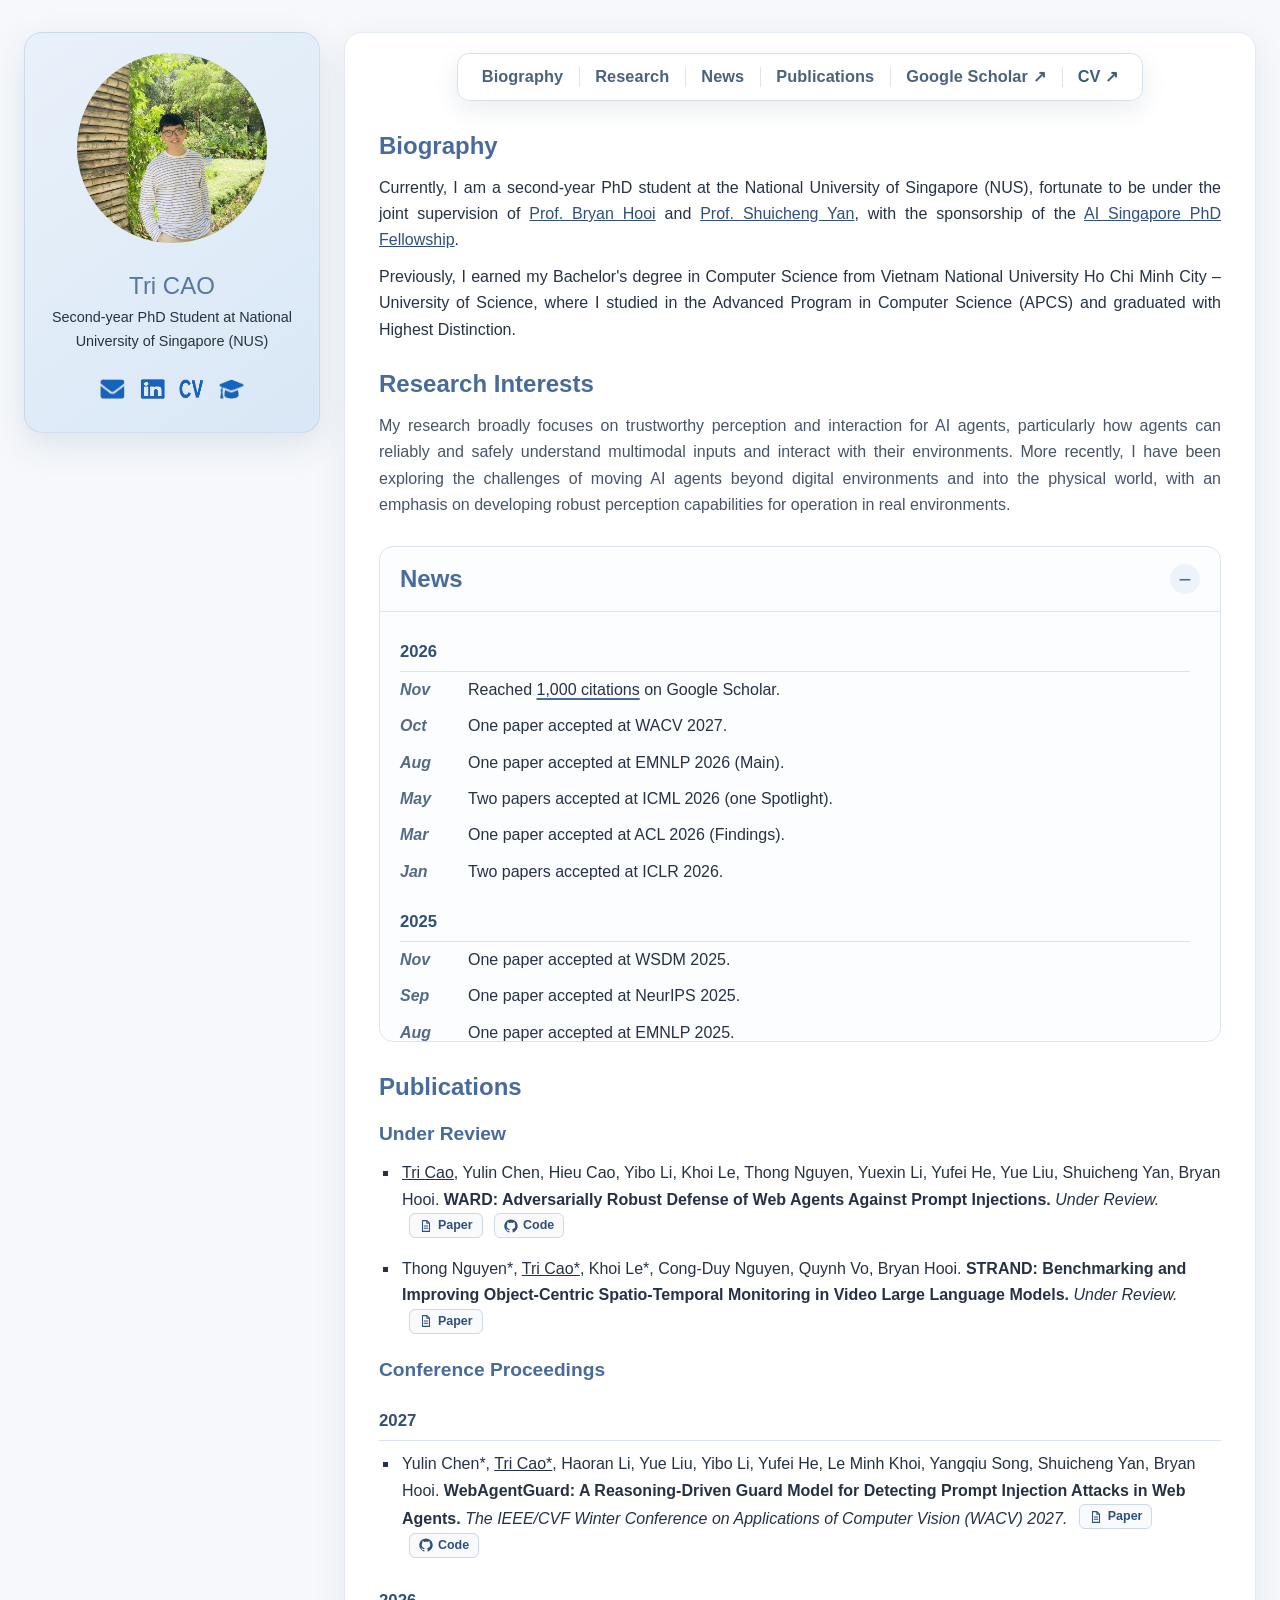
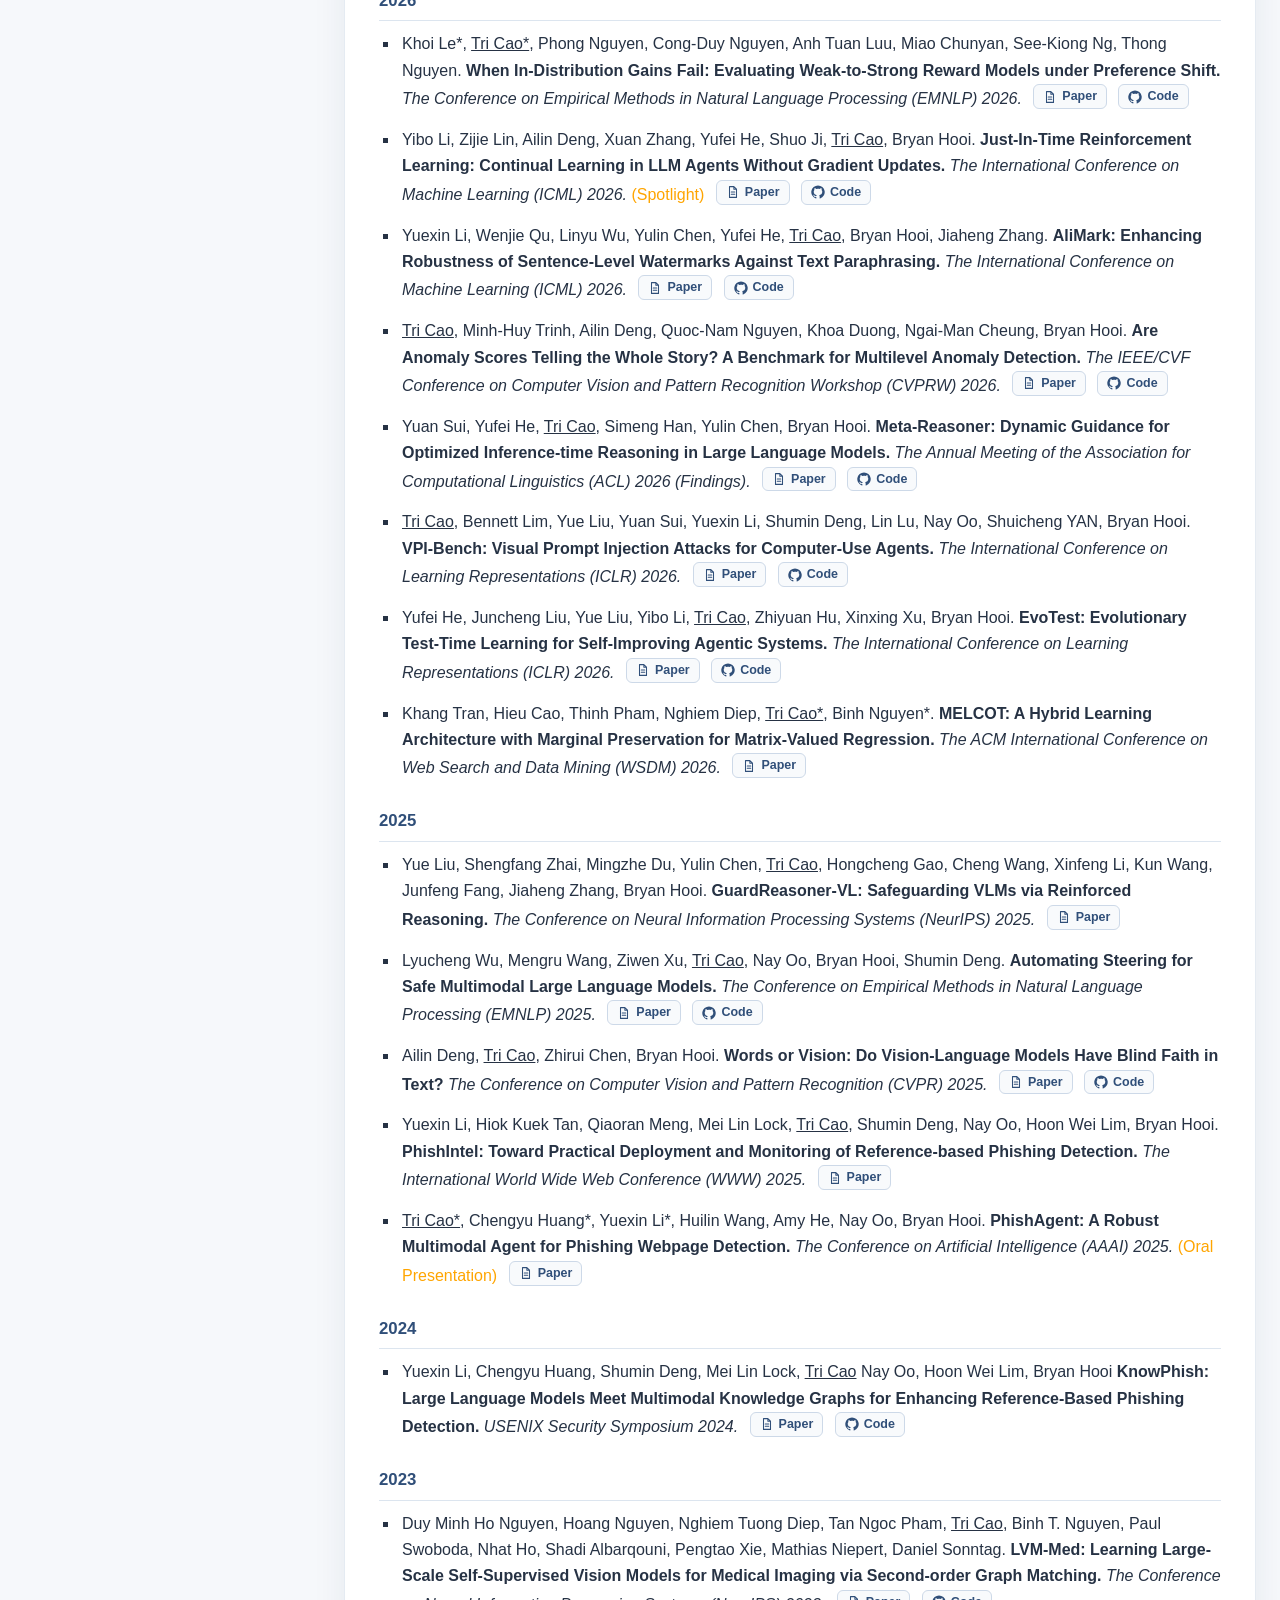
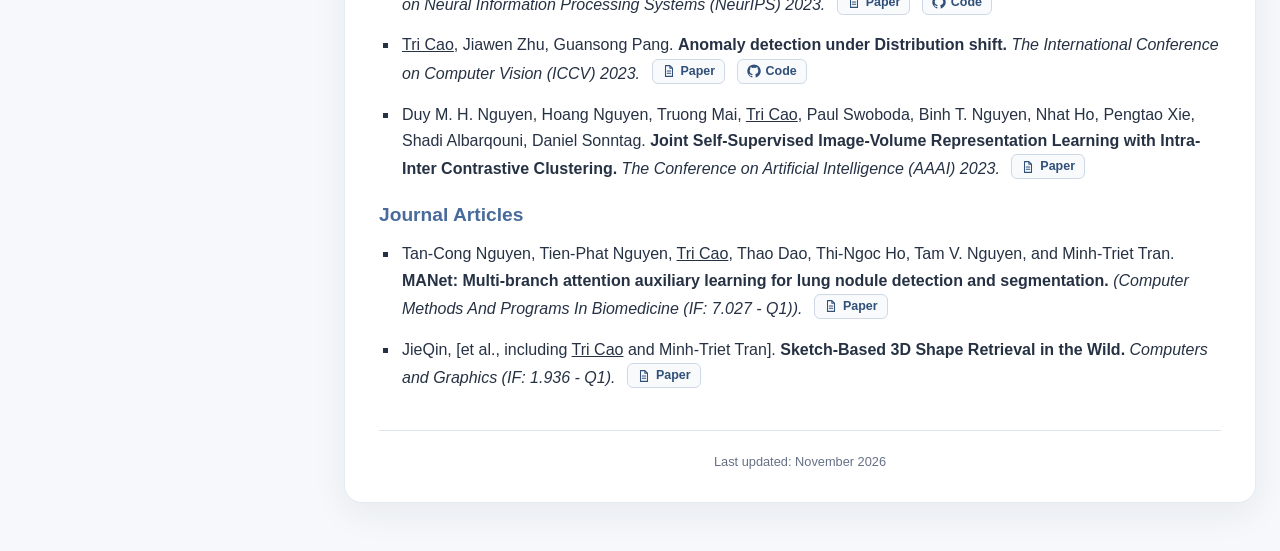
==== commit 7755f23f: "update" ====
--- a/index.html
+++ b/index.html
@@ -33,8 +33,8 @@
                 <a href="#research">Research</a>
                 <a href="#news">News</a>
                 <a href="#publications">Publications</a>
-                <a href="https://scholar.google.com/citations?user=QytvkD4AAAAJ" target="_blank" rel="noopener noreferrer">Google Scholar</a>
-                <a href="CV_TriCAO.pdf" target="_blank" rel="noopener noreferrer">CV</a>
+                <a href="https://scholar.google.com/citations?user=QytvkD4AAAAJ" target="_blank" rel="noopener noreferrer">Google Scholar <span aria-hidden="true">↗</span></a>
+                <a href="CV_TriCAO.pdf" target="_blank" rel="noopener noreferrer">CV <span aria-hidden="true">↗</span></a>
             </nav>
 
             <section id="biography" class="content-section">
--- a/style.css
+++ b/style.css
@@ -354,13 +354,36 @@
 }
 
 .news-list {
+    max-height: 430px;
     padding: 8px 20px 20px;
     border-top: 1px solid var(--border);
+    overflow-y: auto;
+    scrollbar-color: #aabbd0 transparent;
+    scrollbar-gutter: stable;
+    scrollbar-width: thin;
+}
+
+.news-list::-webkit-scrollbar {
+    width: 8px;
+}
+
+.news-list::-webkit-scrollbar-track {
+    background: transparent;
+}
+
+.news-list::-webkit-scrollbar-thumb {
+    border: 2px solid #fbfdff;
+    border-radius: 999px;
+    background: #aabbd0;
+}
+
+.news-list::-webkit-scrollbar-thumb:hover {
+    background: #849bb7;
 }
 
 .news-year {
     margin-top: 13px;
-    padding-bottom: 5px;
+    padding: 5px 0;
     border-bottom: 1px solid var(--border);
     color: var(--accent-dark);
     font-size: 1.04rem;
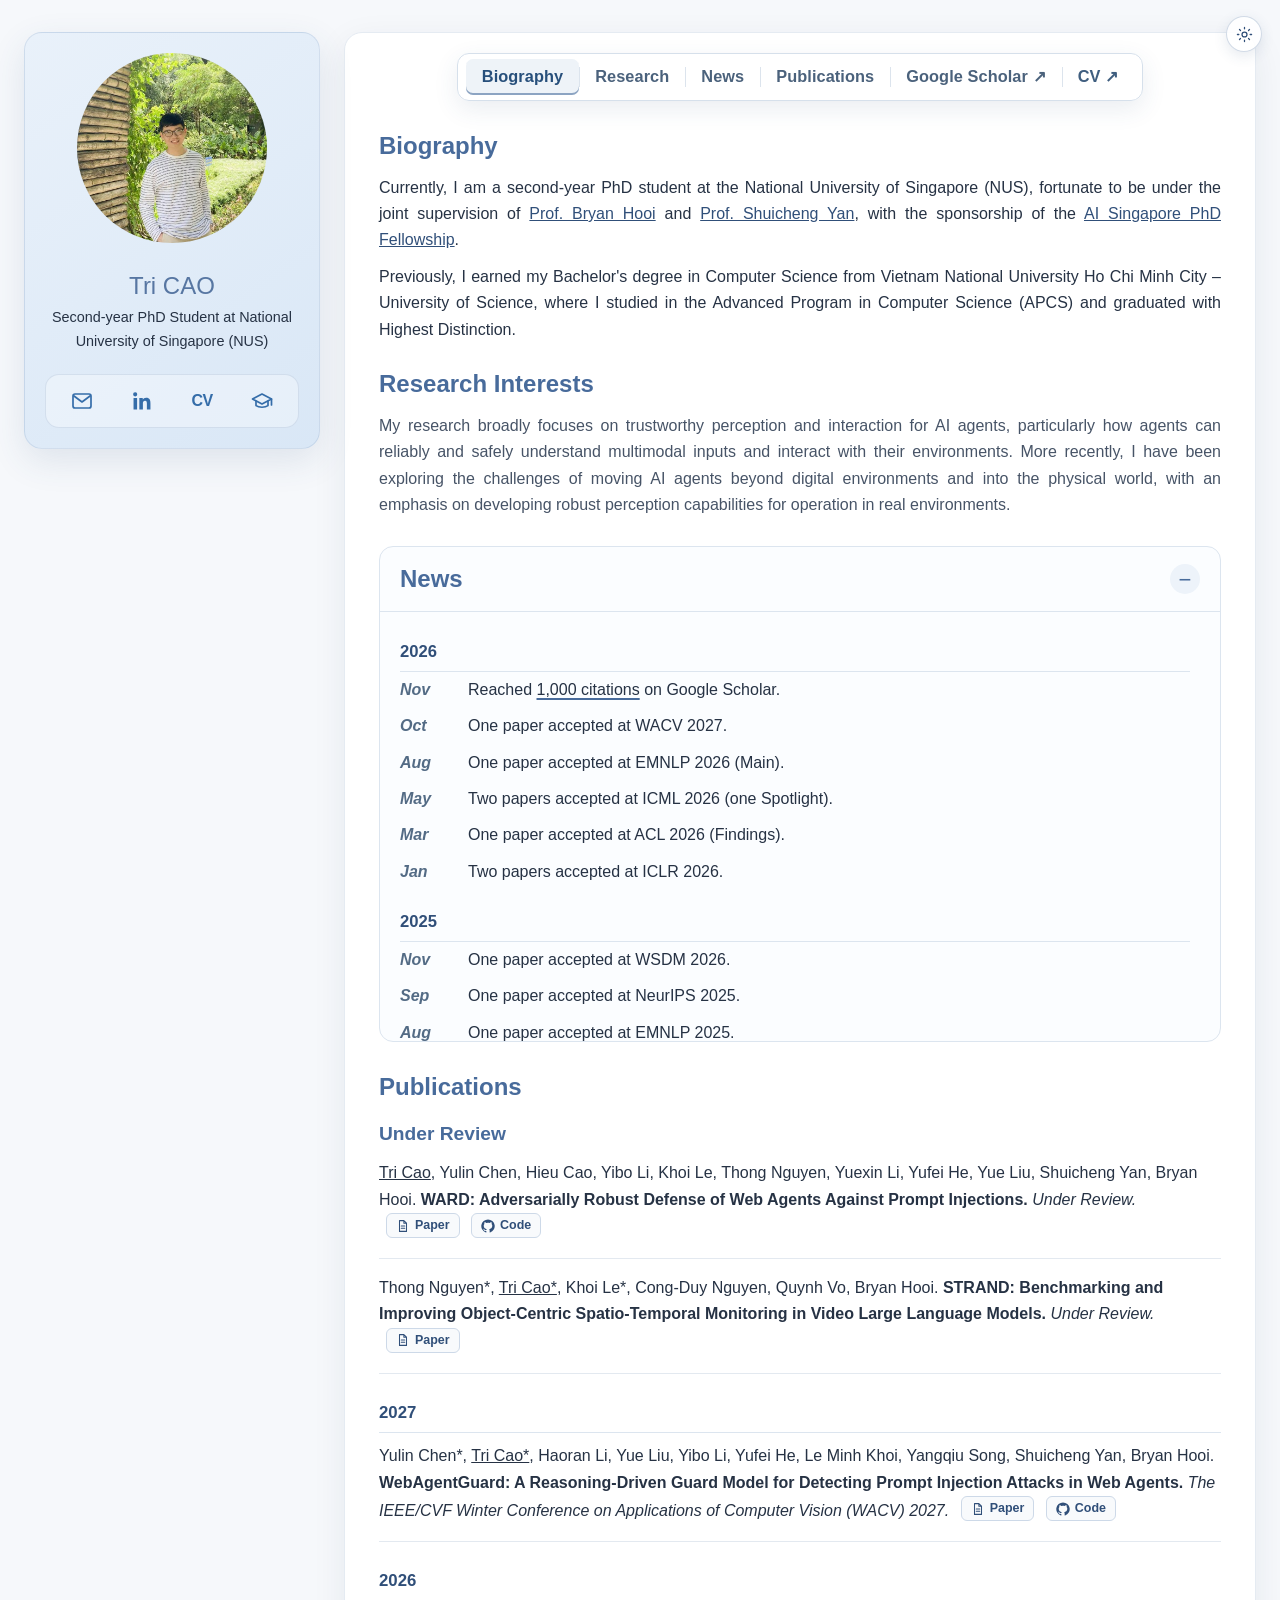
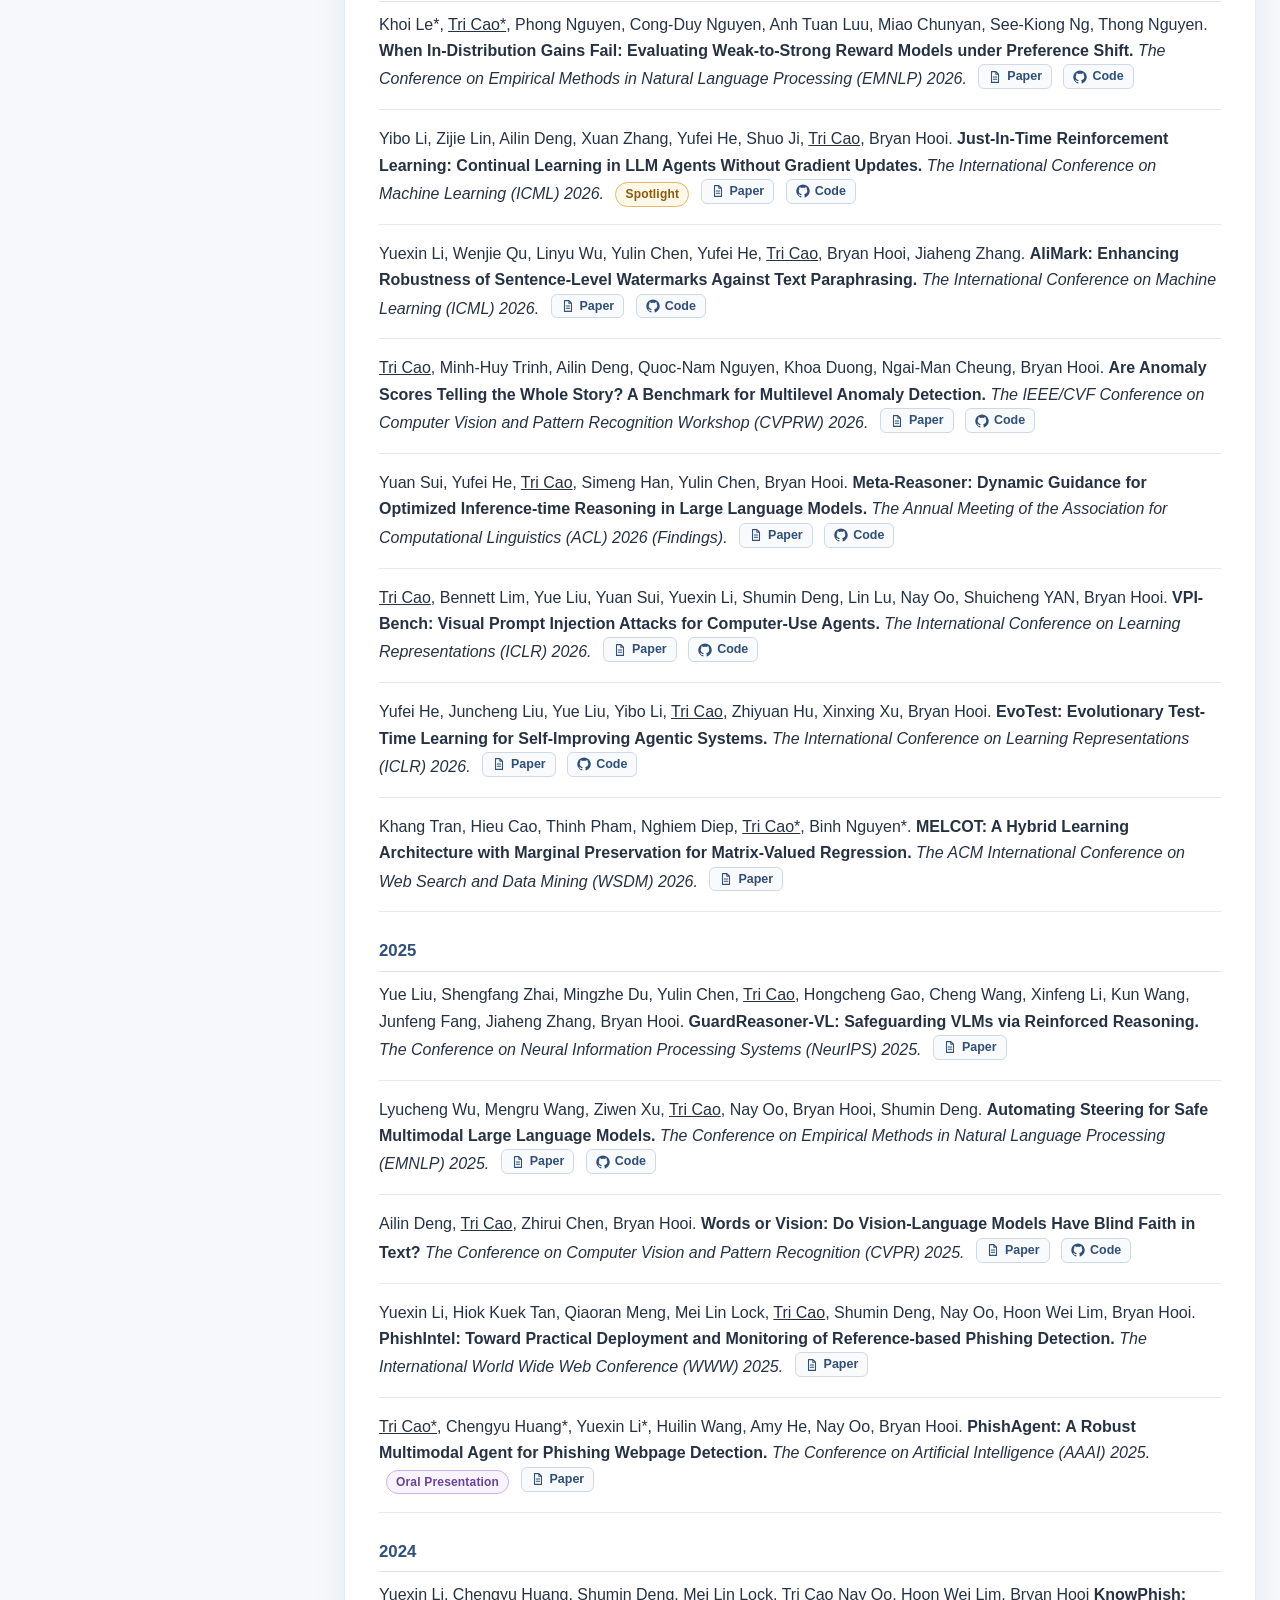
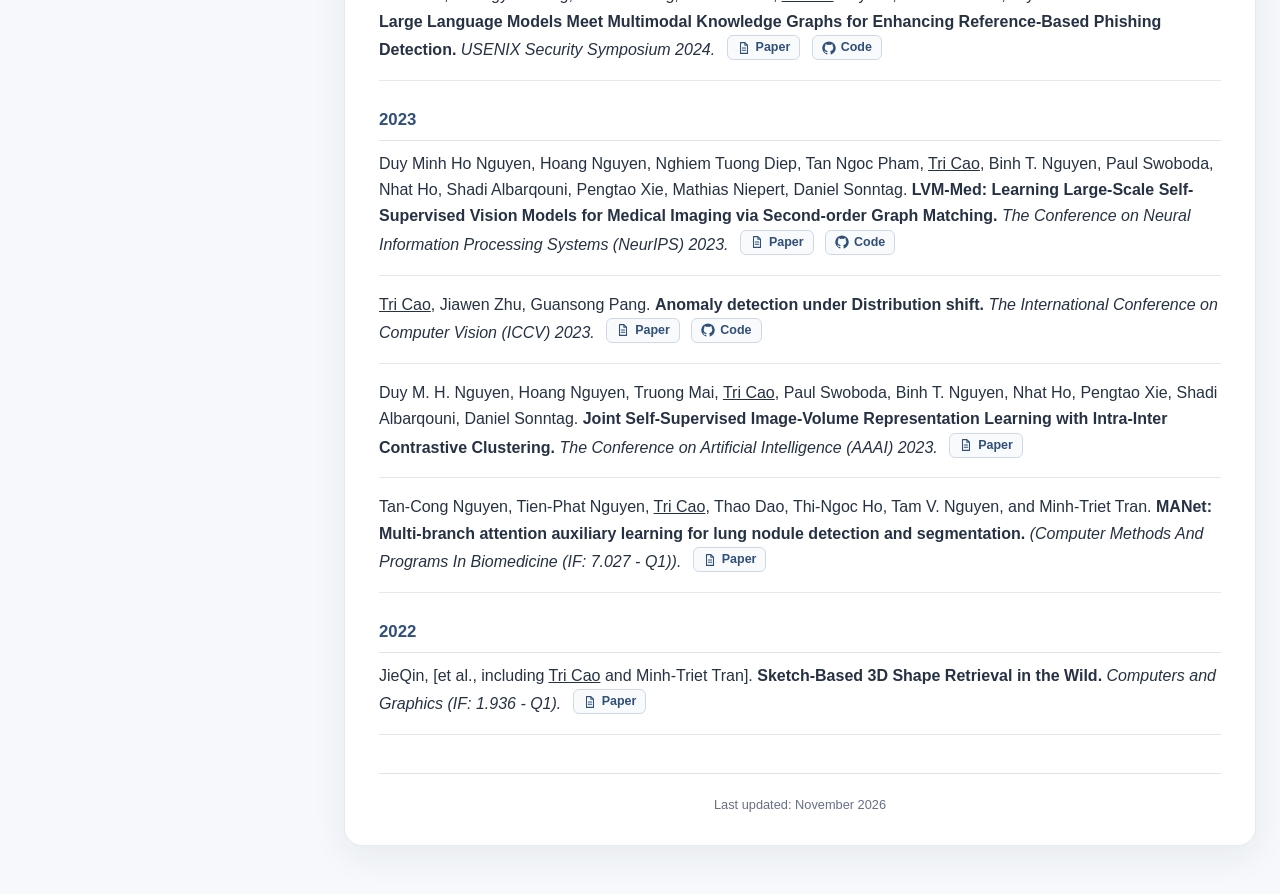
==== commit 2d0aa826: "update" ====
--- a/index.html
+++ b/index.html
@@ -4,8 +4,54 @@
 <head>
     <meta charset="UTF-8">
     <meta name="viewport" content="width=device-width, initial-scale=1.0">
-    <title>Tri Cao</title>
+    <meta name="color-scheme" content="light dark">
+    <meta name="description" content="Tri Cao is a PhD student at the National University of Singapore researching trustworthy perception and interaction for AI agents, multimodal safety, and AI agent security.">
+    <link rel="canonical" href="https://caothientri2001vn.github.io/">
+    <link rel="icon" href="favicon.svg" type="image/svg+xml">
+    <link rel="apple-touch-icon" href="profile-photo.jpg">
+
+    <meta property="og:type" content="profile">
+    <meta property="og:title" content="Tri Cao | AI Researcher">
+    <meta property="og:description" content="PhD student at NUS researching trustworthy perception and interaction for AI agents.">
+    <meta property="og:url" content="https://caothientri2001vn.github.io/">
+    <meta property="og:image" content="https://caothientri2001vn.github.io/profile-photo.jpg">
+    <meta property="og:image:alt" content="Portrait of Tri Cao">
+    <meta property="profile:first_name" content="Tri">
+    <meta property="profile:last_name" content="Cao">
+
+    <meta name="twitter:card" content="summary">
+    <meta name="twitter:title" content="Tri Cao | AI Researcher">
+    <meta name="twitter:description" content="PhD student at NUS researching trustworthy perception and interaction for AI agents.">
+    <meta name="twitter:image" content="https://caothientri2001vn.github.io/profile-photo.jpg">
+
+    <title>Tri Cao | AI Researcher</title>
+    <script type="application/ld+json">
+        {
+            "@context": "https://schema.org",
+            "@type": "Person",
+            "name": "Tri Cao",
+            "url": "https://caothientri2001vn.github.io/",
+            "image": "https://caothientri2001vn.github.io/profile-photo.jpg",
+            "jobTitle": "PhD Student",
+            "affiliation": {
+                "@type": "CollegeOrUniversity",
+                "name": "National University of Singapore"
+            },
+            "sameAs": [
+                "https://scholar.google.com/citations?user=QytvkD4AAAAJ",
+                "https://www.linkedin.com/in/tri-cao-970b02228/"
+            ]
+        }
+    </script>
+    <script>
+        (() => {
+            const savedTheme = localStorage.getItem('theme');
+            const prefersDark = window.matchMedia('(prefers-color-scheme: dark)').matches;
+            document.documentElement.dataset.theme = savedTheme || (prefersDark ? 'dark' : 'light');
+        })();
+    </script>
     <link rel="stylesheet" href="style.css">
+    <script src="script.js" defer></script>
 </head>
 <body>
     <div class="profile-section">
@@ -16,15 +62,37 @@
         <div class="text-profile2">
             Second-year PhD Student at National University of Singapore (NUS)
         </div>
-        <div class="icons">
-            <a href="mailto:tricao2001vn@gmail.com"><img src="email-icon.png" alt="Email"></a>
-            <a href="https://www.linkedin.com/in/tri-cao-970b02228/"><img src="linkedin-icon.png" alt="LinkedIn"></a>
-            <a href="CV_TriCAO.pdf"><img src="cv-icon.png" alt="CV"></a>
-            <!-- <a href="https://scholar.google.com/citations?user=yourID"><img src="google-scholar-icon.png" alt="Google Scholar"></a> -->
-            <a href="https://scholar.google.com/citations?user=QytvkD4AAAAJ" target="_blank" rel="noopener noreferrer"><img src="google-scholar-icon.png" alt="Google Scholar"></a>
-
-            <!-- <a href="https://www.facebook.com/profile.php?id=100005222355805"><img src="facebook-icon.png" alt="Facebook"></a> -->
+        <div class="icons" aria-label="Profile links">
+            <a href="mailto:tricao2001vn@gmail.com" aria-label="Email" title="Email">
+                <svg class="social-icon" viewBox="0 0 24 24" aria-hidden="true">
+                    <rect x="3" y="5" width="18" height="14" rx="2"></rect>
+                    <path d="m4 7 8 6 8-6"></path>
+                </svg>
+            </a>
+            <a href="https://www.linkedin.com/in/tri-cao-970b02228/" target="_blank" rel="noopener noreferrer" aria-label="LinkedIn" title="LinkedIn">
+                <svg class="social-icon social-icon-fill" viewBox="0 0 24 24" aria-hidden="true">
+                    <path d="M20.45 20.45h-3.56v-5.57c0-1.33-.02-3.04-1.85-3.04-1.85 0-2.14 1.45-2.14 2.94v5.67H9.34V9h3.42v1.56h.05c.48-.9 1.64-1.85 3.37-1.85 3.6 0 4.27 2.37 4.27 5.46v6.28ZM5.32 7.43a2.07 2.07 0 1 1 0-4.13 2.07 2.07 0 0 1 0 4.13ZM7.1 20.45H3.54V9H7.1v11.45Z"></path>
+                </svg>
+            </a>
+            <a href="CV_TriCAO.pdf" target="_blank" rel="noopener noreferrer" aria-label="Curriculum Vitae" title="Curriculum Vitae">
+                <span class="cv-icon" aria-hidden="true">CV</span>
+            </a>
+            <a href="https://scholar.google.com/citations?user=QytvkD4AAAAJ" target="_blank" rel="noopener noreferrer" aria-label="Google Scholar" title="Google Scholar">
+                <svg class="social-icon" viewBox="0 0 24 24" aria-hidden="true">
+                    <path d="m2.5 9 9.5-5 9.5 5-9.5 5-9.5-5Z"></path>
+                    <path d="M6 11.2v4.4c2.8 2.2 9.2 2.2 12 0v-4.4M21.5 9v6"></path>
+                </svg>
+            </a>
         </div>
+        <button class="theme-toggle" id="theme-toggle" type="button" aria-label="Switch to dark mode" aria-pressed="false">
+            <svg class="theme-icon theme-icon-sun" viewBox="0 0 24 24" aria-hidden="true">
+                <circle cx="12" cy="12" r="3.5"></circle>
+                <path d="M12 2v2M12 20v2M4.93 4.93l1.42 1.42M17.65 17.65l1.42 1.42M2 12h2M20 12h2M4.93 19.07l1.42-1.42M17.65 6.35l1.42-1.42"></path>
+            </svg>
+            <svg class="theme-icon theme-icon-moon" viewBox="0 0 24 24" aria-hidden="true">
+                <path d="M20 15.2A8.5 8.5 0 0 1 8.8 4a8.5 8.5 0 1 0 11.2 11.2Z"></path>
+            </svg>
+        </button>
     </div>
     <div class="portfolio-container">
         <div class="details-section">
@@ -40,8 +108,6 @@
             <section id="biography" class="content-section">
             <h2>Biography</h2>
             <div class="justified">Currently, I am a second-year PhD student at the National University of Singapore (NUS), fortunate to be under the joint supervision of <a href="https://scholar.google.com/citations?user=ErEL3bgAAAAJ&hl=en&oi=ao" class="prof">Prof. Bryan Hooi</a> and <a href="https://scholar.google.com/citations?user=DNuiPHwAAAAJ&hl=en&oi=ao" class="prof">Prof. Shuicheng Yan</a>, with the sponsorship of the <a href="https://aisingapore.org/research/phd-fellowship/" class="fellowship">AI Singapore PhD Fellowship</a>.</div>
-
-                <!-- <div class="justified">Currently, I serve as a Research Assistant at the National University of Singapore. </div> -->
 
                 <div class="justified">Previously, I earned my Bachelor's degree in Computer Science from Vietnam National University Ho Chi Minh City – University of Science, where I studied in the Advanced Program in Computer Science (APCS) and graduated with Highest Distinction.</div>
             </section>
@@ -68,7 +134,7 @@
                     <div class="news-item"><time>Jan</time><span>Two papers accepted at ICLR 2026.</span></div>
 
                     <div class="news-year">2025</div>
-                    <div class="news-item"><time>Nov</time><span>One paper accepted at WSDM 2025.</span></div>
+                    <div class="news-item"><time>Nov</time><span>One paper accepted at WSDM 2026.</span></div>
                     <div class="news-item"><time>Sep</time><span>One paper accepted at NeurIPS 2025.</span></div>
                     <div class="news-item"><time>Aug</time><span>One paper accepted at EMNLP 2025.</span></div>
                     <div class="news-item"><time>Aug</time><span>Started my PhD at NUS.</span></div>
@@ -93,7 +159,6 @@
                     <div class="news-item"><time>Sep</time><span>Started RA position at SMU under supervision of Prof. Guansong Pang.</span></div>
                 </div>
             </details>
-            <!-- </section> -->
             <h2 id="publications">Publications</h2>
                 <div class="publications-section">
                     <h2>Under Review</h2>
@@ -105,8 +170,6 @@
                             <a href="https://arxiv.org/abs/2605.15030" target="_blank" rel="noopener noreferrer" class="publication-link publication-link--paper" aria-label="Open paper"><span>Paper</span></a>
                             <a href="https://github.com/caothientri2001vn/WARD-WebAgent" target="_blank" rel="noopener noreferrer" class="publication-link publication-link--code" aria-label="View source code on GitHub"><span>Code</span></a>
                         </li>
-                    </ul>
-                    <ul>
                         <li class="publication">
                             <span class="authors">Thong Nguyen*, <span class="underline">Tri Cao*</span>, Khoi Le*, Cong-Duy Nguyen, Quynh Vo, Bryan Hooi.</span>
                             <strong class="publication-title"> STRAND: Benchmarking and Improving Object-Centric Spatio-Temporal Monitoring in Video Large Language Models. </strong>
@@ -115,7 +178,6 @@
                         </li>
                     </ul>
 
-                    <h2>Conference Proceedings</h2>
                     <h3 class="publication-year">2027</h3>
                     <ul>
                         <li class="publication">
@@ -135,17 +197,13 @@
                             <a href="https://aclanthology.org/2026.emnlp-main.1240/" target="_blank" rel="noopener noreferrer" class="publication-link publication-link--paper" aria-label="Open paper"><span>Paper</span></a>
                             <a href="https://github.com/TokisakiKurumi2001/w2s_ood" target="_blank" rel="noopener noreferrer" class="publication-link publication-link--code" aria-label="View source code on GitHub"><span>Code</span></a>
                         </li>
-                    </ul>
-                    <ul>
                         <li class="publication">
                             <span class="authors">Yibo Li, Zijie Lin, Ailin Deng, Xuan Zhang, Yufei He, Shuo Ji, <span class="underline">Tri Cao</span>, Bryan Hooi.</span>
                             <strong class="publication-title"> Just-In-Time Reinforcement Learning: Continual Learning in LLM Agents Without Gradient Updates. </strong>
-                            <span class="publication-details"> The International Conference on Machine Learning (ICML) 2026.</span> <span class="oral">(Spotlight)</span>
+                            <span class="publication-details"> The International Conference on Machine Learning (ICML) 2026.</span> <span class="publication-badge publication-badge--spotlight">Spotlight</span>
                             <a href="https://proceedings.mlr.press/v306/li26cv.html" target="_blank" rel="noopener noreferrer" class="publication-link publication-link--paper" aria-label="Open paper"><span>Paper</span></a>
                             <a href="https://github.com/liushiliushi/JitRL" target="_blank" rel="noopener noreferrer" class="publication-link publication-link--code" aria-label="View source code on GitHub"><span>Code</span></a>
                         </li>
-                    </ul>
-                    <ul>
                         <li class="publication">
                             <span class="authors">Yuexin Li, Wenjie Qu, Linyu Wu, Yulin Chen, Yufei He, <span class="underline">Tri Cao</span>, Bryan Hooi, Jiaheng Zhang.</span>
                             <strong class="publication-title"> AliMark: Enhancing Robustness of Sentence-Level Watermarks Against Text Paraphrasing. </strong>
@@ -153,8 +211,6 @@
                             <a href="https://proceedings.mlr.press/v306/li26ex.html" target="_blank" rel="noopener noreferrer" class="publication-link publication-link--paper" aria-label="Open paper"><span>Paper</span></a>
                             <a href="https://github.com/imethanlee/AliMark" target="_blank" rel="noopener noreferrer" class="publication-link publication-link--code" aria-label="View source code on GitHub"><span>Code</span></a>
                         </li>
-                    </ul>
-                    <ul>
                         <li class="publication">
                             <span class="authors"><span class="underline">Tri Cao</span>, Minh-Huy Trinh, Ailin Deng, Quoc-Nam Nguyen, Khoa Duong, Ngai-Man Cheung, Bryan Hooi.</span>
                             <strong class="publication-title"> Are Anomaly Scores Telling the Whole Story? A Benchmark for Multilevel Anomaly Detection. </strong>
@@ -162,8 +218,6 @@
                             <a href="https://openaccess.thecvf.com/content/CVPR2026W/VAND/html/Cao_Are_Anomaly_Scores_Telling_the_Whole_Story_A_Benchmark_for_CVPRW_2026_paper.html" target="_blank" rel="noopener noreferrer" class="publication-link publication-link--paper" aria-label="Open paper"><span>Paper</span></a>
                             <a href="https://github.com/caothientri2001vn/MultilevelAD" target="_blank" rel="noopener noreferrer" class="publication-link publication-link--code" aria-label="View source code on GitHub"><span>Code</span></a>
                         </li>
-                    </ul>
-                    <ul>
                         <li class="publication">
                             <span class="authors"> Yuan Sui, Yufei He, <span class="underline">Tri Cao</span>, Simeng Han, Yulin Chen, Bryan Hooi.</span>
                             <strong class="publication-title"> Meta-Reasoner: Dynamic Guidance for Optimized Inference-time Reasoning in Large Language Models. </strong>
@@ -172,8 +226,6 @@
                             <a href="https://github.com/Y-Sui/Meta-reasoner" target="_blank" rel="noopener noreferrer" class="publication-link publication-link--code" aria-label="View source code on GitHub"><span>Code</span></a>
 
                         </li>
-                    </ul>
-                    <ul>
                         <li class="publication">
                             <span class="authors"><span class="underline">Tri Cao</span>, Bennett Lim, Yue Liu, Yuan Sui, Yuexin Li, Shumin Deng, Lin Lu, Nay Oo, Shuicheng YAN, Bryan Hooi.</span>
                             <strong class="publication-title"> VPI-Bench: Visual Prompt Injection Attacks for Computer-Use Agents. </strong>
@@ -182,8 +234,6 @@
                             <a href="https://github.com/cua-framework/agents" target="_blank" rel="noopener noreferrer" class="publication-link publication-link--code" aria-label="View source code on GitHub"><span>Code</span></a>
                             
                         </li>
-                    </ul>
-                    <ul>
                         <li class="publication">
                             <span class="authors">Yufei He, Juncheng Liu, Yue Liu, Yibo Li, <span class="underline">Tri Cao</span>, Zhiyuan Hu, Xinxing Xu, Bryan Hooi.</span>
                             <strong class="publication-title"> EvoTest: Evolutionary Test-Time Learning for Self-Improving Agentic Systems. </strong>
@@ -192,8 +242,6 @@
                             <a href="https://github.com/yf-he/EvoTest" target="_blank" rel="noopener noreferrer" class="publication-link publication-link--code" aria-label="View source code on GitHub"><span>Code</span></a>
                             
                         </li>
-                    </ul>
-                    <ul>
                         <li class="publication">
                             <span class="authors"> Khang Tran, Hieu Cao, Thinh Pham, Nghiem Diep, <span class="underline">Tri Cao*</span>, Binh Nguyen*. </span>
                             <strong class="publication-title"> MELCOT: A Hybrid Learning Architecture with Marginal Preservation for Matrix-Valued Regression. </strong>
@@ -209,8 +257,6 @@
                             <span class="publication-details"> The Conference on Neural Information Processing Systems (NeurIPS) 2025.</span>
                             <a href="https://proceedings.neurips.cc/paper_files/paper/2025/hash/2a02b560822d564119fe3ac3be024ac6-Abstract-Conference.html" target="_blank" rel="noopener noreferrer" class="publication-link publication-link--paper" aria-label="Open paper"><span>Paper</span></a>
                         </li>
-                    </ul>
-                    <ul>
                         <li class="publication">
                             <span class="authors"> Lyucheng Wu, Mengru Wang, Ziwen Xu, <span class="underline">Tri Cao</span>, Nay Oo, Bryan Hooi, Shumin Deng.</span>
                             <strong class="publication-title"> Automating Steering for Safe Multimodal Large Language Models. </strong>
@@ -218,8 +264,6 @@
                             <a href="https://aclanthology.org/2025.emnlp-main.41/" target="_blank" rel="noopener noreferrer" class="publication-link publication-link--paper" aria-label="Open paper"><span>Paper</span></a>
                             <a href="https://github.com/zjunlp/AutoSteer" target="_blank" rel="noopener noreferrer" class="publication-link publication-link--code" aria-label="View source code on GitHub"><span>Code</span></a>
                         </li>
-                    </ul>
-                    <ul>
                         <li class="publication">
                             <span class="authors"> Ailin Deng, <span class="underline">Tri Cao</span>, Zhirui Chen, Bryan Hooi.</span>
                             <strong class="publication-title"> Words or Vision: Do Vision-Language Models Have Blind Faith in Text? </strong>
@@ -227,20 +271,16 @@
                             <a href="https://openaccess.thecvf.com/content/CVPR2025/papers/Deng_Words_or_Vision_Do_Vision-Language_Models_Have_Blind_Faith_in_CVPR_2025_paper.pdf" target="_blank" rel="noopener noreferrer" class="publication-link publication-link--paper" aria-label="Open paper"><span>Paper</span></a>
                             <a href="https://github.com/d-ailin/blind-faith-in-text" target="_blank" rel="noopener noreferrer" class="publication-link publication-link--code" aria-label="View source code on GitHub"><span>Code</span></a>
                         </li>
-                    </ul>
-                    <ul>
                         <li class="publication">
                             <span class="authors"> Yuexin Li, Hiok Kuek Tan, Qiaoran Meng, Mei Lin Lock, <span class="underline">Tri Cao</span>, Shumin Deng, Nay Oo, Hoon Wei Lim, Bryan Hooi.</span>
                             <strong class="publication-title"> PhishIntel: Toward Practical Deployment and Monitoring of Reference-based Phishing Detection. </strong>
                             <span class="publication-details"> The International World Wide Web Conference (WWW) 2025. </span>
                             <a href="https://doi.org/10.1145/3701716.3715192" target="_blank" rel="noopener noreferrer" class="publication-link publication-link--paper" aria-label="Open paper"><span>Paper</span></a>
                         </li>
-                    </ul>
-                    <ul>
                         <li class="publication">
                             <span class="authors"><span class="underline">Tri Cao*</span>, Chengyu Huang*, Yuexin Li*, Huilin Wang, Amy He, Nay Oo, Bryan Hooi.</span>
                             <strong class="publication-title"> PhishAgent: A Robust Multimodal Agent for Phishing Webpage Detection.</strong>
-                            <span class="publication-details"> The Conference on Artificial Intelligence (AAAI) 2025.</span> <span class="oral">(Oral Presentation)</span>
+                            <span class="publication-details"> The Conference on Artificial Intelligence (AAAI) 2025.</span> <span class="publication-badge publication-badge--oral">Oral Presentation</span>
                             <a href="https://ojs.aaai.org/index.php/AAAI/article/view/35003" target="_blank" rel="noopener noreferrer" class="publication-link publication-link--paper" aria-label="Open paper"><span>Paper</span></a>
                         </li>
                     </ul>
@@ -279,43 +319,17 @@
                                 Representation Learning with Intra-Inter Contrastive Clustering.</strong>
                             <span class="publication-details"> The Conference on Artificial Intelligence (AAAI) 2023.</span>
                             <a href="https://ojs.aaai.org/index.php/AAAI/article/view/26687" target="_blank" rel="noopener noreferrer" class="publication-link publication-link--paper" aria-label="Open paper"><span>Paper</span></a>
-                            <!-- <a href="https://github.com/your-repo" target="_blank" rel="noopener noreferrer" class="publication-link publication-link--code" aria-label="View source code on GitHub"><span>Code</span></a> -->
-                        </li>
-<!--                         <li class="publication">
-                            <span class="authors"><span class="underline">Tri Cao</span>, Tuan Ngoc Vu, Huyen Thao Le, Vu Nguyen.</span>
-                            <strong class="publication-title">Ensemble approach for UI test case
-                                prioritization and selection.</strong>
-                            <span class="publication-details">The 34th International Conference on Software Engineering &
-                                Knowledge Engineering (Rank B - Core rankings).</span>
-                            <a href="https://ksiresearch.org/seke/seke22paper/paper148.pdf" target="_blank" rel="noopener noreferrer" class="publication-link publication-link--paper" aria-label="Open paper"><span>Paper</span></a>
-                        </li>
-                        <li class="publication">
-                            <span class="authors"><span class="underline">Tri Thien Cao</span>, Khoa Van Duong.</span>
-                            <strong class="publication-title">TypicalVietnameseFoodNet: A VietnamseseFood Image Dataset
-                                For Vietnamese Food.</strong>
-                            <span class="publication-details">. The 21st International Conference on Control, Automation and Systems,
-                                Korea (Rank B4 - Qualis ranking).</span>
-                            <a href="https://ieeexplore.ieee.org/abstract/document/9649805" target="_blank" rel="noopener noreferrer" class="publication-link publication-link--paper" aria-label="Open paper"><span>Paper</span></a>
-                        </li>
-                        <li class="publication">
-                            <span class="authors">Anh Linh Dang, Tuyen Quang Nguyen, <span class="underline">Tri Thien Cao</span>, Vinh Quang Dinh, Vinh Dinh Nguyen.</span>
-                            <strong class="publication-title">Tetra Pattern and Its Benefits to Improve the Performance of Car and Pedestrian Detection
-                                Under Hostile Conditions.</strong>
-                            <span class="publication-details">The 21st International Conference on Control, Automation and Systems,
-                                Korea. (Rank B4 - Qualis ranking). </span>
-                            <a href="https://ieeexplore.ieee.org/abstract/document/9649941" target="_blank" rel="noopener noreferrer" class="publication-link publication-link--paper" aria-label="Open paper"><span>Paper</span></a>
-                        </li> -->
-                        
-                    </ul>
-                
-                    <h2>Journal Articles</h2>
-                    <ul>
+                        </li>
                         <li class="publication">
                             <span class="authors">Tan-Cong Nguyen, Tien-Phat Nguyen, <span class="underline">Tri Cao</span>, Thao Dao, Thi-Ngoc Ho, Tam V. Nguyen, and Minh-Triet Tran.</span>
                             <strong class="publication-title">MANet: Multi-branch attention auxiliary learning for lung nodule detection and segmentation.</strong>
                             <span class="publication-details">(Computer Methods And Programs In Biomedicine (IF: 7.027 - Q1)).</span>
                             <a href="https://www.sciencedirect.com/science/article/abs/pii/S0169260723004145" target="_blank" rel="noopener noreferrer" class="publication-link publication-link--paper" aria-label="Open paper"><span>Paper</span></a>
                         </li>
+                    </ul>
+
+                    <h3 class="publication-year">2022</h3>
+                    <ul>
                         <li class="publication">
                             <span class="authors">JieQin, [et al., including <span class="underline">Tri Cao</span> and Minh-Triet Tran]. </span>
                             <strong class="publication-title">Sketch-Based 3D Shape Retrieval in the Wild.</strong>
@@ -324,29 +338,6 @@
                         </li>
                     </ul>
 
-<!--                     <h2>Workshop</h2>
-                    <ul>
-                        <li class="publication">
-                            <span class="authors"><span class="underline">Thien Tri Cao</span>, Nhat Khang Ngo, Thanh Danh Le, Tuan Luc Huynh, Ngoc Thien Nguyen, Hai Dang
-                                Nguyen, Minh Triet Tran.</span>
-                            <strong class="publication-title">HCMUS at MediaEval 2021: Fine-tuning CLIP for Automatic News-Images Re-Matching.</strong>
-                            <span class="publication-details">MediaEval 2021 Multimedia Benchmark Workshop.</span>
-                            <a href="https://ceur-ws.org/Vol-3181/paper48.pdf" target="_blank" rel="noopener noreferrer" class="publication-link publication-link--paper" aria-label="Open paper"><span>Paper</span></a>
-                        </li>
-                        <li class="publication">
-                            <span class="authors">Tuan Luc Huynh, Nhat-Khang Ngo, Phu-Van Nguyen, <span class="underline">Thien Tri Cao</span>, Thanh-Danh Le, Hai-Dang
-                                Nguyen, Minh-Triet Tran. </span>
-                            <strong class="publication-title">HCMUS at MediaEval2021: Content-Based Misinformation Detection
-                                Using ContextualizedWord Embedding from BERT.</strong>
-                            <span class="publication-details">MediaEval 2021 Multimedia Benchmark
-                                Workshop. </span>
-                            <a href="https://ceur-ws.org/Vol-3181/paper76.pdf" target="_blank" rel="noopener noreferrer" class="publication-link publication-link--paper" aria-label="Open paper"><span>Paper</span></a>
-                        </li>
-                    </ul>
-                </div> -->
-
-                
-                
             </div>
 
             <footer class="site-footer">
--- a/style.css
+++ b/style.css
@@ -3,12 +3,25 @@
 }
 
 :root {
+    color-scheme: light;
     --accent: #486b9b;
     --accent-dark: #304f79;
     --accent-soft: #edf3fa;
     --text: #263244;
     --muted: #667085;
     --border: #dce5ef;
+    --publication-divider: rgba(72, 107, 155, 0.15);
+}
+
+html[data-theme="dark"] {
+    color-scheme: dark;
+    --accent: #91b5e2;
+    --accent-dark: #b8d0f0;
+    --accent-soft: #203148;
+    --text: #e4ebf4;
+    --muted: #a8b4c4;
+    --border: #34465b;
+    --publication-divider: rgba(145, 181, 226, 0.16);
 }
 
 html {
@@ -56,20 +69,137 @@
     margin-bottom: 15px;
 }
 
+.icons {
+    display: grid;
+    grid-template-columns: repeat(4, minmax(0, 1fr));
+    align-items: center;
+    width: 100%;
+    gap: 0;
+    padding: 6px;
+    border: 1px solid rgba(72, 107, 155, 0.14);
+    border-radius: 14px;
+    background: rgba(255, 255, 255, 0.34);
+}
+
 .icons a {
-    display: inline-block;
-    margin: 5px;
-    transition: transform 0.2s ease, opacity 0.2s ease;
+    position: relative;
+    display: block;
+    justify-self: center;
+    width: 40px;
+    height: 40px;
+    border: 1px solid transparent;
+    border-radius: 10px;
+    color: #356da9;
+    text-decoration: none;
+    transition: color 0.18s ease, background-color 0.18s ease,
+        border-color 0.18s ease, transform 0.18s ease, box-shadow 0.18s ease;
 }
 
 .icons a:hover {
+    border-color: rgba(72, 107, 155, 0.2);
+    background: rgba(255, 255, 255, 0.82);
+    box-shadow: 0 4px 10px rgba(48, 79, 121, 0.1);
+    color: #234f82;
     transform: translateY(-2px);
-    opacity: 0.75;
-}
-
-.icons img {
-    width: 25px;
-    height: 20px;
+}
+
+.icons a:focus-visible {
+    outline: 2px solid var(--accent);
+    outline-offset: 2px;
+}
+
+.social-icon {
+    position: absolute;
+    top: 50%;
+    left: 50%;
+    display: block;
+    width: 24px;
+    height: 24px;
+    fill: none;
+    stroke: currentColor;
+    stroke-linecap: round;
+    stroke-linejoin: round;
+    stroke-width: 1.7;
+    transform: translate(-50%, -50%);
+}
+
+.social-icon-fill {
+    fill: currentColor;
+    stroke: none;
+}
+
+.cv-icon {
+    position: absolute;
+    top: 50%;
+    left: 50%;
+    display: block;
+    width: 24px;
+    height: 24px;
+    font-size: 1rem;
+    font-weight: 750;
+    letter-spacing: -0.04em;
+    line-height: 24px;
+    text-align: center;
+    transform: translate(-50%, -50%);
+}
+
+.icons a:nth-child(4) .social-icon {
+    top: calc(50% + 1px);
+}
+
+.theme-toggle {
+    position: fixed;
+    top: 16px;
+    right: 18px;
+    z-index: 100;
+    display: inline-flex;
+    align-items: center;
+    justify-content: center;
+    width: 36px;
+    height: 36px;
+    margin: 0;
+    padding: 0;
+    border: 1px solid rgba(72, 107, 155, 0.25);
+    border-radius: 50%;
+    background: rgba(255, 255, 255, 0.88);
+    color: var(--accent-dark);
+    box-shadow: 0 4px 14px rgba(48, 79, 121, 0.12);
+    cursor: pointer;
+    transition: background-color 0.18s ease, border-color 0.18s ease,
+        color 0.18s ease, transform 0.18s ease;
+}
+
+.theme-toggle:hover {
+    border-color: var(--accent);
+    background: rgba(255, 255, 255, 0.85);
+    transform: translateY(-1px);
+}
+
+.theme-toggle:focus-visible {
+    outline: 2px solid var(--accent);
+    outline-offset: 2px;
+}
+
+.theme-icon {
+    width: 17px;
+    height: 17px;
+    fill: none;
+    stroke: currentColor;
+    stroke-linecap: round;
+    stroke-linejoin: round;
+    stroke-width: 1.8;
+}
+
+.theme-icon-moon {
+    display: none;
+}
+
+html[data-theme="dark"] .theme-icon-sun {
+    display: none;
+}
+
+html[data-theme="dark"] .theme-icon-moon {
+    display: block;
 }
 
 .details-section {
@@ -139,9 +269,14 @@
 }
 
 .page-nav a:hover,
-.page-nav a:focus-visible {
+.page-nav a:focus-visible,
+.page-nav a.is-active {
     background: #eef3f8;
     color: #274f7b;
+}
+
+.page-nav a.is-active {
+    box-shadow: inset 0 -2px 0 rgba(72, 107, 155, 0.58);
 }
 
 .page-nav a:focus-visible {
@@ -192,19 +327,6 @@
     margin-bottom: 20px;
 }
 
-.education {
-    margin-left: 1em;
-}
-
-.university {
-    font-weight: bold;
-    margin-left: -1em;
-}
-
-.details {
-    text-indent: 2em;
-}
-
 .publications-section h2 {
     font-weight: bold;
     font-size: 1.2em;
@@ -216,9 +338,19 @@
     padding-left: 0;
 }
 
+.publications-section ul {
+    margin-left: 0;
+    list-style: none;
+}
+
 .publication {
-    margin-bottom: 14px;
-    padding-left: 3px;
+    margin-bottom: 16px;
+    padding: 0 0 16px;
+    border-bottom: 1px solid var(--publication-divider);
+}
+
+.publication:last-child {
+    margin-bottom: 0;
 }
 
 .publication .authors {
@@ -289,16 +421,32 @@
     outline-offset: 2px;
 }
 
-.link {
-    color: blue;
-    text-decoration: none;
-    margin-left: 0.5em;
-}
-
-.oral {
-    color: orange;
-    text-decoration: none;
-    /* margin-left: 0.5em; */
+.publication-badge {
+    display: inline-flex;
+    align-items: center;
+    margin-left: 7px;
+    padding: 3px 9px;
+    border: 1px solid transparent;
+    border-radius: 999px;
+    font-size: 0.75rem;
+    font-style: normal;
+    font-weight: 700;
+    letter-spacing: 0.015em;
+    line-height: 1.35;
+    vertical-align: 1px;
+    white-space: nowrap;
+}
+
+.publication-badge--spotlight {
+    border-color: #e3b867;
+    background: #fff8e8;
+    color: #8a5a08;
+}
+
+.publication-badge--oral {
+    border-color: #c9b4e8;
+    background: #f8f3ff;
+    color: #69449a;
 }
 
 .justified {
@@ -432,22 +580,6 @@
     text-align: center;
 }
 
-.section-heading {
-    display: flex;
-    align-items: end;
-    justify-content: space-between;
-    gap: 20px;
-    margin-bottom: 14px;
-}
-
-.section-heading h2 {
-    margin-bottom: 4px;
-}
-
-.section-heading p {
-    color: var(--muted);
-}
-
 @media (max-width: 900px) {
     .profile-section {
         position: static;
@@ -468,6 +600,13 @@
 }
 
 @media (max-width: 560px) {
+    .theme-toggle {
+        top: 12px;
+        right: 12px;
+        width: 34px;
+        height: 34px;
+    }
+
     .profile-section {
         margin: 14px 14px 0;
         padding: 18px;
@@ -517,10 +656,128 @@
         gap: 9px;
     }
 
-    .section-heading {
-        align-items: flex-start;
-        flex-direction: column;
-        gap: 4px;
-    }
-
-}
+}
+
+html[data-theme="dark"] body {
+    background: #0f151d;
+}
+
+html[data-theme="dark"] .profile-section {
+    border-color: #344a63;
+    background: linear-gradient(145deg, #203047, #182536);
+    box-shadow: 0 12px 35px rgba(0, 0, 0, 0.3);
+}
+
+html[data-theme="dark"] .text-profile {
+    color: #a9c8ee;
+}
+
+html[data-theme="dark"] .icons {
+    border-color: rgba(145, 181, 226, 0.18);
+    background: rgba(15, 21, 29, 0.22);
+}
+
+html[data-theme="dark"] .icons a {
+    color: #a9c8ee;
+}
+
+html[data-theme="dark"] .icons a:hover {
+    border-color: #49617c;
+    background: rgba(41, 58, 79, 0.78);
+    box-shadow: 0 4px 10px rgba(0, 0, 0, 0.2);
+    color: #d3e5fb;
+}
+
+html[data-theme="dark"] .theme-toggle {
+    border-color: #49617c;
+    background: rgba(15, 21, 29, 0.45);
+    color: #c4d8f1;
+}
+
+html[data-theme="dark"] .theme-toggle:hover {
+    border-color: #789bc5;
+    background: rgba(41, 58, 79, 0.8);
+}
+
+html[data-theme="dark"] .details-section {
+    border-color: #2a394c;
+    background: #151d27;
+    box-shadow: 0 10px 35px rgba(0, 0, 0, 0.24);
+}
+
+html[data-theme="dark"] .page-nav {
+    border-color: #35485e;
+    background: rgba(21, 29, 39, 0.96);
+    box-shadow: 0 8px 24px rgba(0, 0, 0, 0.28);
+}
+
+html[data-theme="dark"] .page-nav a,
+html[data-theme="dark"] .page-nav a:last-child {
+    color: #b6c5d7;
+}
+
+html[data-theme="dark"] .page-nav a + a::before {
+    background: #3a4c61;
+}
+
+html[data-theme="dark"] .page-nav a:hover,
+html[data-theme="dark"] .page-nav a:focus-visible,
+html[data-theme="dark"] .page-nav a.is-active {
+    background: #213148;
+    color: #d4e5fa;
+}
+
+html[data-theme="dark"] .page-nav a.is-active {
+    box-shadow: inset 0 -2px 0 rgba(145, 181, 226, 0.72);
+}
+
+html[data-theme="dark"] .research-description {
+    color: #bac5d3;
+}
+
+html[data-theme="dark"] .news-section,
+html[data-theme="dark"] .news-year {
+    background: #17212c;
+}
+
+html[data-theme="dark"] .news-section summary:hover {
+    background: #203148;
+}
+
+html[data-theme="dark"] .news-list::-webkit-scrollbar-thumb {
+    border-color: #17212c;
+    background: #526a86;
+}
+
+html[data-theme="dark"] .news-list::-webkit-scrollbar-thumb:hover {
+    background: #6f8cad;
+}
+
+html[data-theme="dark"] .news-item time {
+    color: #9db1c9;
+}
+
+html[data-theme="dark"] .publication-link {
+    border-color: #3b5068;
+    background: #1b2734;
+    color: #b9d1ef;
+}
+
+html[data-theme="dark"] .publication-link:hover {
+    border-color: #7298c5;
+    background: #203148;
+    color: #d2e4fa;
+    box-shadow: 0 3px 9px rgba(0, 0, 0, 0.24);
+}
+
+html[data-theme="dark"] .publication-badge--spotlight {
+    border-color: #7d6535;
+    background: #362c18;
+    color: #f1cc7d;
+}
+
+html[data-theme="dark"] .publication-badge--oral {
+    border-color: #665181;
+    background: #2f263c;
+    color: #d6b8f7;
+}
